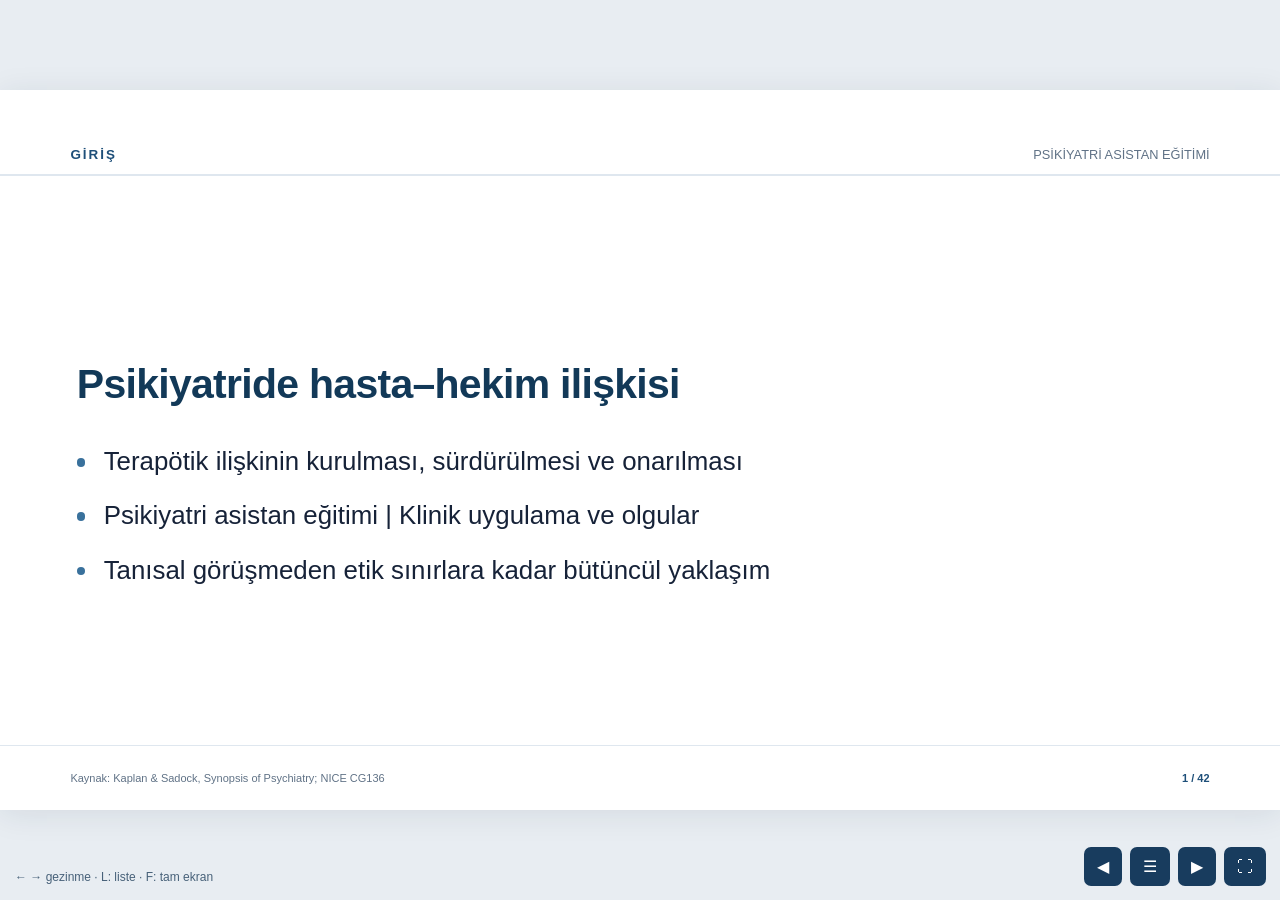
==== hasta-hekim-iliskisi/index.html @ 8e26052f "Publish psychiatry patient physician relationship presentation" ====
<!doctype html><html lang="tr"><head><meta charset="utf-8"><meta name="viewport" content="width=device-width,initial-scale=1"><title>Psikiyatride Hasta-Hekim İlişkisi</title><style>
:root{--ink:#162238;--blue:#1e4f79;--muted:#607286;--border:#dfe7ef;--pale:#edf4f9}*{box-sizing:border-box}body{margin:0;background:#e8edf2;color:var(--ink);font-family:Arial,Helvetica,sans-serif}button{font:inherit}.slide{position:absolute;inset:0;margin:auto;width:min(100vw,177.7778vh);height:min(100vh,56.25vw);background:white;display:none;overflow:hidden;box-shadow:0 4px 30px #17283b18}.slide.on{display:flex;flex-direction:column}.top{height:12%;border-bottom:2px solid var(--border);padding:2.2% 5.5% 1%;display:flex;align-items:end;justify-content:space-between}.tag{font-size:clamp(10px,1.05vw,19px);letter-spacing:2px;font-weight:bold;color:var(--blue)}.top small{color:var(--muted);font-size:clamp(10px,1vw,17px)}.main{flex:1;padding:4% 6% 2%;display:flex;flex-direction:column;justify-content:center}.main h1{font-size:clamp(25px,3.2vw,58px);line-height:1.18;letter-spacing:-.7px;margin:0 0 3.2%;color:#123958}.points{margin:0;padding:0;list-style:none;display:grid;gap:1.5vw}.points li{font-size:clamp(16px,2.02vw,36px);line-height:1.36;padding-left:2.1vw;position:relative}.points li:before{content:'';position:absolute;left:0;top:.55em;width:.67vw;height:.67vw;min-width:7px;min-height:7px;border-radius:50%;background:#39719c}.footer{height:9%;display:flex;align-items:center;justify-content:space-between;padding:0 5.5%;border-top:1px solid var(--border);color:var(--muted);font-size:clamp(9px,.86vw,16px)}.footer .source{white-space:nowrap;overflow:hidden;text-overflow:ellipsis;max-width:85%}.count{font-weight:bold;color:var(--blue)}.controls{position:fixed;right:14px;bottom:14px;display:flex;gap:8px;z-index:15}.controls button{background:#183c5e;color:white;border:0;border-radius:7px;padding:10px 13px;cursor:pointer}.controls button:hover{background:#2d638c}.toc{display:none;position:fixed;z-index:20;inset:2%;background:#fff;overflow:auto;padding:30px;box-shadow:0 0 0 100vh #17283bc9;border-radius:10px}.toc.show{display:block}.toc button{display:block;width:100%;border:0;border-bottom:1px solid #ddd;padding:12px;text-align:left;background:white;cursor:pointer;color:#164363}.toc h2{margin-top:0}.hint{position:fixed;left:15px;bottom:16px;color:#476179;font-size:12px;z-index:10}@media(max-width:700px){.controls{right:8px;bottom:8px}.controls button{padding:8px}.hint{display:none}.points{gap:1vw}.main h1{margin-bottom:2.4%}}@media print{body{background:white}.slide{position:relative;display:flex!important;break-after:page;box-shadow:none;width:100vw;height:56.25vw}.controls,.hint,.toc{display:none!important}} </style></head><body><main id="deck"></main><div class="hint">← → gezinme · L: liste · F: tam ekran</div><nav class="controls"><button id="prev" aria-label="Önceki">◀</button><button id="index" aria-label="İçindekiler">☰</button><button id="next" aria-label="Sonraki">▶</button><button id="full" aria-label="Tam ekran">⛶</button></nav><div class="toc" id="toc"><h2>Slaytlar <button style="float:right;width:auto" id="close">Kapat ✕</button></h2><div id="tocitems"></div></div><script>const SLIDES=[{"sec": "GİRİŞ", "title": "Psikiyatride hasta–hekim ilişkisi", "points": ["Terapötik ilişkinin kurulması, sürdürülmesi ve onarılması", "Psikiyatri asistan eğitimi | Klinik uygulama ve olgular", "Tanısal görüşmeden etik sınırlara kadar bütüncül yaklaşım"], "notes": "Ana mesaj: psikiyatride ilişki yalnızca bilgi toplamanın aracı değildir; değerlendirme, güvenlik, tedaviye katılım ve değişimin gerçekleştiği zemindir. Sunum 45–60 dakikalık asistan semineri için tasarlanmıştır.", "src": "Kaplan & Sadock, Synopsis of Psychiatry; NICE CG136"}, {"sec": "GİRİŞ", "title": "Öğrenim hedefleri", "points": ["Terapötik ittifakın bileşenlerini tanımlamak", "Empati, doğrulama ve klinik sınır koymayı uygulamak", "Aktarım, karşıaktarım ve ilişki kopmalarını fark etmek", "Zor görüşmelerde güvenliği, özerkliği ve etik ilkeyi korumak"], "notes": "Katılımcılardan yakın zamanda güçlandıkları bir klinik görüşmeyi düşünmelerini isteyin. Bu olayda hastanın davranışından önce ilişkide ne yaşandığına bakacağız.", "src": "Kaplan & Sadock; NICE CG136"}, {"sec": "TEMELLER", "title": "Neden psikiyatride daha merkezî?", "points": ["Öykü ve ruhsal durum muayenesi büyük ölçüde görüşmeye dayanır", "Utanç, damgalanma, kuşkuculuk ve travma açıklığı etkiler", "İlaç tercihi, güven, izlem ve terapötik süreklilik ilişkiyle bağlantılıdır", "Belirtiler ilişkinin kendisini etkileyebilir: paranoid yorum, kaçınma, bağımlılık"], "notes": "Örneğin psikotik belirtileri olan bir hasta, hekimi tehdit olarak yorumlayabilir. Hekimin konuşma biçimi hem bilgi elde etmeyi hem güvenli değerlendirmeyi etkiler. Bununla birlikte iyi ilişki tanısal titizliğin yerine geçmez.", "src": "Kaplan & Sadock; NICE CG136"}, {"sec": "TEMELLER", "title": "Terapötik ittifak: üç bileşen", "points": ["**Hedef**: Ne için birlikte çalışıyoruz?", "**Görev**: Hangi yöntemleri kabul ediyoruz?", "**Bağ**: Güven, saygı ve işbirliği", "Hasta ile hekimin hedefleri farklı olabilir; farkı görünür kılmak gerekir"], "notes": "Bordin modelini anlatın. Örnek: hekim antipsikotik başlanmasını isterken hasta sadece uykusunun düzelmesini isteyebilir. İlk adım anlaşmazlığı yok saymak değil ortak amaç belirlemektir.", "src": "Bordin, 1979; NICE CG136"}, {"sec": "TEMELLER", "title": "İttifak ile tedavi sonucu arasındaki ilişki", "points": ["Psikoterapi çalışmalarında ittifak ile sonuç arasında tutarlı pozitif ilişki vardır", "Korelasyon nedensellik kanıtı değildir", "İttifak hem müdahale öncesinde hem süreç içinde değerlendirilmelidir", "Farmakoterapide de güven, ortak karar ve izlem açısından klinik önemi vardır"], "notes": "Flückiger ve arkadaşlarının meta-analizleri, farklı psikoterapi biçimlerinde ilişki ile sonuç arasında orta düzeyde bir ilişki bulur. Bir ölçek puanını tek başına tedavinin başarı ölçütü saymayın.", "src": "Flückiger et al., Psychotherapy, 2018; NICE CG136"}, {"sec": "TEMELLER", "title": "Terapötik ilişki ≠ arkadaşlık", "points": ["Profesyonel amaç ve rol asimetrisi vardır", "Sıcaklık + öngörülebilirlik + dürüstlük + sınır", "Aşırı mesafe güvensizlik, aşırı yakınlık rol karmaşası yaratabilir", "Klinik şefkat, kurtarıcı rolü üstlenmek anlamına gelmez"], "notes": "Hekim hastayı yargılamadan destekleyebilir; buna karşın karşılıklı özel yaşam paylaşımı, sosyal medya teması ve özel iyilikler ilişkiyi karmaşıklaştırabilir. Sınır ihlali ile esnek fakat gerekçeli sınır geçişini ayırın.", "src": "Kaplan & Sadock; NICE CG136"}, {"sec": "İLK GÖRÜŞME", "title": "İlk 90 saniye: ilişkiyi kurmak", "points": ["Kendini ve rolünü tanıt; görüşme süresini açıkla", "Mahremiyetin kapsamı ve istisnalarını anlaşılır biçimde söyle", "Açık uçlu soruyla başla: “Bugün sizi buraya getiren nedir?”", "Söz kesmeden dinle; gündemi birlikte belirle"], "notes": "Örnek başlangıç: “Ben psikiyatri asistanı hekimim. Yaklaşık 25 dakikamız var. Önce sizi dinleyeceğim, sonra birlikte bir plan oluşturacağız.” Görüşmeye refakatçi eşlik ediyorsa hastanın tek başına konuşabilmesi için zaman ayırın.", "src": "NICE CG136 §1.3; NICE NG197"}, {"sec": "İLK GÖRÜŞME", "title": "Dinleme mikrobecerileri", "points": ["Açık uçlu soru → odaklanmış soru → özet", "Yansıtma: “Bunun sizi oldukça korkuttuğunu anlıyorum.”", "Sessizlik: yanıtı hastadan aceleyle çekip alma", "Sözsüz iletişim: dikkat, duruş, uygun göz teması, not alma dengesi"], "notes": "Hastanın sözcüklerini kullanmak çoğu zaman jargon kullanmaktan daha etkilidir. Yansıtma hastaya katılmak değildir. Sessizliği klinik bağlam ve kültürel özelliklere göre kullanın.", "src": "Kaplan & Sadock; NICE CG136"}, {"sec": "İLK GÖRÜŞME", "title": "Empati, sempati ve doğrulama", "points": ["**Empati**: yaşantıyı hastanın perspektifinden anlamaya çalışma", "**Sempati**: hastaya üzülme veya onunla duygudaşlık kurma", "**Doğrulama**: duygunun bağlamda anlaşılabilir olduğunu belirtme", "**Onaylama değil**: sanrıyı, riskli davranışı veya yanlış bilgiyi gerçek kabul etme"], "notes": "Örnek: “İzlendiğinizi hissetmek çok korkutucu olabilir” demek deneyimi doğrular; “Evet, sizi izliyorlar” demek sanrısal içeriği pekiştirir. Klinik empati nesnelliği korur.", "src": "Kaplan & Sadock; NICE CG136"}, {"sec": "İLK GÖRÜŞME", "title": "Sorulması gereken iki soru", "points": ["“Sizin için en zor olan kısmı ne?”", "“Bu görüşmeden ne olmasını umuyorsunuz?”", "Belirti kadar işlevsellik, bağlam ve kişisel anlamı araştır", "Hastanın anlatısına biyopsikososyal formülasyonla dön"], "notes": "Hasta “çok kötüyüm” dediğinde depresif belirtiler kadar iş kaybı, ilişkiler ve önceki sağlık deneyimlerini öğrenin. Hastanın gündemi tanısal görüşmeden bağımsız değildir.", "src": "Kaplan & Sadock; NICE CG136"}, {"sec": "İLETİŞİM", "title": "Doğrulayıcı ve doğrulamayan dil", "points": ["Yararlı: “Bunun size çok gerçek geldiğini görüyorum.”", "Yararlı: “Katılmadığımız noktayı da açıkça konuşabiliriz.”", "Kaçınılacak: “Bunları kafanızda kuruyorsunuz.”", "Kaçınılacak: “Sizi tamamen anlıyorum.”"], "notes": "İkinci örnek özellikle travmatik öyküde hastanın tecrübesini sahiplenme izlenimi verebilir. Daha ölçülü olan “Söylediklerinizden bunun ne kadar zor olduğunu anlıyorum” ifadesidir.", "src": "Kaplan & Sadock; NICE CG136"}, {"sec": "İLETİŞİM", "title": "Kötü haber ve tanı konuşması", "points": ["Önce hastanın bildiğini ve öğrenmek istediğini sor", "Tanıyı etiket yerine klinik bulgular ve belirsizliklerle açıkla", "Bilgiyi küçük parçalarla ver, anlamayı kontrol et", "Duygu tepkisine alan aç, sonraki adımı birlikte belirle"], "notes": "“Şizofreni” tanısını söylemek gerektiğinde bunu bir kimlik etiketi gibi kullanmayın. “Şu belirtileri birlikte değerlendirdiğimizde bu tanı üzerinde duruyoruz; tedavi seçenekleri var” biçiminde açıklayın. Gerektiğinde tanısal belirsizliği koruyun.", "src": "NICE NG197"}, {"sec": "İLETİŞİM", "title": "Ortak karar verme: üç konuşma", "points": ["**Seçim**: Birden fazla makul yol olduğunu belirt", "**Seçenek**: Etkinlik, yan etki, maliyet ve izlem farklarını anlat", "**Karar**: Hastanın değerleriyle uyumlu plan oluştur", "Karar ve yeniden değerlendirme zamanını dosyada kaydet"], "notes": "Antidepresan başlanırken hastanın cinsel yan etki, sedasyon ya da kilo artışıyla ilgili öncelikleri sorulmalıdır. Akut tehlike ve kapasite sorunları karar sürecini değiştirebilir, ama gereksiz paternalizmi haklı kılmaz.", "src": "NICE NG197"}, {"sec": "İLETİŞİM", "title": "Teach-back: anlaşıldı mı?", "points": ["“Anladınız mı?” sorusu tek başına yetersizdir", "“Ben doğru anlatabildim mi, ilacı nasıl kullanacağınızı kendi sözlerinizle anlatır mısınız?”", "Gerekirse daha sade ifadeyle yeniden açıkla", "Kontrolü hastaya sınav gibi hissettirme"], "notes": "Özellikle çoklu ilaç, doz titrasyonu ve acil başvuru belirtilerinde kullanın. Hastanın yeniden anlatamaması onun yetersizliğinden çok anlatımın gözden geçirilmesi gerektiğini gösterebilir.", "src": "NICE NG197 §1.2"}, {"sec": "PSİKODİNAMİK", "title": "Aktarım (transference)", "points": ["Geçmiş önemli ilişki örüntülerinin hekimle ilişkide yeniden yaşanması", "Olumlu: idealleştirme, yoğun güven, kurtarılma beklentisi", "Olumsuz: kuşku, reddedilme beklentisi, otoriteye öfke", "Her tepki aktarım değildir: gerçek ilişki koşullarını da değerlendir"], "notes": "Örnek: hekim 10 dakika geciktiğinde hasta bunu “Beni de terk ettiniz” şeklinde yorumlayabilir. Önce gecikmenin gerçek etkisini kabul edin, ardından tekrarlayan örüntüyü keşfedin. Hasta davranışını otomatik olarak aktarım saymak klinik hatadır.", "src": "Gabbard, Psychodynamic Psychiatry; Kaplan & Sadock"}, {"sec": "PSİKODİNAMİK", "title": "Karşıaktarım (countertransference)", "points": ["Hekimin hastaya yönelik duygusal, bedensel ve bilişsel tepkileri", "Kızgınlık, aşırı koruma isteği, sıkılma, çaresizlik, kurtarma dürtüsü", "Yargı değil veri: fark et, düzenle, süpervizyonda düşün", "Eyleme dökülürse sınır ve klinik karar sorunları doğurabilir"], "notes": "Görüşmede “Bu hastadan kaçınmak istiyorum” tepkisi oluşursa yorgunluk, geçmiş deneyimler ve hastanın ilişki örüntüsü birlikte incelenmelidir. Karşıaktarım tanısal kestirme yol değildir.", "src": "Gabbard; Kaplan & Sadock"}, {"sec": "PSİKODİNAMİK", "title": "Aktarım ve karşıaktarım: klinik örnek", "points": ["Hasta: “Siz de diğer doktorlar gibi beni bırakacaksınız.”", "Hekimin iç tepkisi: savunmaya geçme veya sınırsız güvence verme isteği", "Yararlı yanıt: “Böyle bir endişe taşıdığınızı duyuyorum. Önceki deneyimlerde ne olmuştu?”", "Süreklilik, erişilebilirlik ve görüşme sınırları açıkça konuşulur"], "notes": "Hekimin “Asla sizi bırakmam” demesi gerçekçi olmayan bir vaattir. “Takip planımızı birlikte yapabiliriz, değişiklik olursa sizi bilgilendireceğiz” daha güvenli ve öngörülebilirdir.", "src": "Kaplan & Sadock; NICE CG136"}, {"sec": "PSİKODİNAMİK", "title": "Savunma düzenekleri ile çalışma", "points": ["İnkâr, yansıtma, bölme, entelektüelleştirme, değersizleştirme", "Savunmayı utandırmadan işlevi ve bedeli üzerinden ele al", "Akut kriz sırasında yüzleştirme düzeyi sınırlı tutulur", "Yorumlama için güven, zamanlama ve ego kapasitesi önemlidir"], "notes": "Hasta “Herkes bana kötü davranıyor” dediğinde doğrudan “Bu projeksiyon” demek yerine, “Bu deneyim sizde ne hissettirdi, benzer durumlar oluyor mu?” diye sorun. Savunmaların bir işlevi olduğunu hatırlayın.", "src": "Gabbard; Kaplan & Sadock"}, {"sec": "SINIRLAR", "title": "Terapötik çerçeve ve sınırlar", "points": ["Görüşme süresi, sıklığı, iletişim kanalı ve ulaşılabilirlik", "Hediye, sosyal medya, hastayla kişisel ilişki ve öz-açıklama", "Fiziksel temas ve mahremiyet özel dikkat gerektirir", "İstisnalar gerekçeli, asgari düzeyde ve belgelenmiş olmalı"], "notes": "Hastanın sosyal medyada takip isteğini kabul etmeme gerekçesini yargılamadan açıklayın. Hediye için kurum politikası, değer, bağlam ve güç asimetrisini göz önüne alın. Cinsel/romantik ilişki etik açıdan kesinlikle kabul edilemez.", "src": "WPA Madrid Declaration; mesleki etik ilkeler"}, {"sec": "SINIRLAR", "title": "Hekimin kendini açması: ne zaman?", "points": ["Hasta yararına açık bir klinik amaç taşımalı", "Kısa, sınırlı, uygun ve tedavinin odağını değiştirmemeli", "Hastanın hekimi teselli etmesini gerektirmemeli", "Paylaşmadan önce “Bu kimin ihtiyacını karşılıyor?” diye sor"], "notes": "Örnek: hasta “Siz de hiç kaygı yaşadınız mı?” dediğinde kişisel yaşam öyküsüne geçmek yerine, “Bu soruyu sormanıza ne yol açtı?” diye araştırın. Uygun ise kısa genel bir yanıt verilebilir.", "src": "Gabbard; mesleki etik ilkeler"}, {"sec": "ZOR GÖRÜŞMELER", "title": "İttifak kopması (rupture) nasıl anlaşılır?", "points": ["Geri çekilme: sessizlik, onaylayıp uzaklaşma, randevu kaçırma", "Karşı çıkma: öfke, meydan okuma, “Beni dinlemiyorsunuz”", "İlişkiyi onarmak tartışmayı kazanmak değildir", "Kopmayı adlandır → payını üstlen → hedefleri yeniden müzakere et"], "notes": "“İlaçları anlatırken sizi yeterince dinlemediğimi düşünüyor olabilirsiniz. Bunu konuşmak isterim.” Hastanın farklı perspektifini kabul etmek profesyonel otorite kaybı değildir.", "src": "Safran & Muran, Negotiating the Therapeutic Alliance"}, {"sec": "ZOR GÖRÜŞMELER", "title": "Öfkeli/ajite hasta: ilk yaklaşım", "points": ["Önce güvenlik, ortam ve yardım çağırma gereksinimi", "Sakin ses, açık beden duruşu, güvenli mesafe", "Tek bir kişinin iletişimi yönetmesi, somut seçenek sunulması", "Tehdit, küçümseme, güç mücadelesi ve ani temaslardan kaçınma"], "notes": "Ajitasyonu yalnızca psikiyatrik kabul etmeyin; deliryum, intoksikasyon, hipoglisemi ve diğer tıbbi nedenleri değerlendirin. De-eskalasyon başarısız olur ve yakın zarar riski doğarsa kurum protokollerine göre en az kısıtlayıcı müdahaleyi seçin.", "src": "NICE NG10"}, {"sec": "ZOR GÖRÜŞMELER", "title": "Paranoid ve psikotik yaşantılar", "points": ["Sanrısal içeriği onaylama veya tartışarak çürütmeye çalışma", "Duyguyu ve güvenlik gereksinimini doğrula", "Açıklamaları somut, kısa ve şeffaf tut", "Gerçeklik değerlendirmesi ve risk incelemesini sürdür"], "notes": "“Seslerin size çok korkutucu geldiğini anlıyorum; ben şu an aynı sesi duymuyorum. Sizi güvende tutacak seçenekleri konuşalım.” İşitsel varsanının içeriğini, komut niteliğini ve eyleme geçme riskini ayrıca değerlendirin.", "src": "NICE CG136; Kaplan & Sadock"}, {"sec": "ZOR GÖRÜŞMELER", "title": "Manik hastada görüşme", "points": ["Kısa, somut ve tek konuya odaklanan sorular", "Uyaranı azalt, zaman ve davranış sınırlarını açık koy", "Taşkınlığa karşı meydan okuma yerine yapılandırma", "Karar verme kapasitesi ve riskleri ayrıca değerlendir"], "notes": "“Sizi dinlemek istiyorum; aynı anda birçok konuya geçiyoruz. Önce uykunuzu sonra tedavi planını konuşalım.” Sadece iyi ilişkiyle dürtüsellik ve içgörü sorunlarını çözmeyi beklemeyin.", "src": "Kaplan & Sadock; NICE CG136"}, {"sec": "ZOR GÖRÜŞMELER", "title": "Kişilik örüntüleri ve yoğun duygular", "points": ["İlişkiyi idealleştirme/değersizleştirme döngüleri görülebilir", "Tutarlı ekip mesajları ve sınırlar kritik", "Duyguyu doğrula, davranışa uygun sınır koy", "“Manipülatif” gibi damgalayıcı ifadeler yerine gözlenen davranışı yaz"], "notes": "“Şu anda kendinizi terk edilmiş hissediyor olabilirsiniz. Görüşmemizin saatini koruyacağım ve krizde başvuracağınız yolu netleştireceğiz.” Hastanın ihtiyacını küçümsemeden sınır koymayı gösterin.", "src": "NICE CG136; klinik psikoterapi literatürü"}, {"sec": "ZOR GÖRÜŞMELER", "title": "İlaç istemeyen veya tedaviyi bırakan hasta", "points": ["Önce gerekçeyi sor: yan etki, maliyet, inanç, önceki deneyim", "Uyumu ahlaki özellik değil dinamik davranış olarak değerlendir", "Risk–yarar, alternatifler ve tedavisizlik seçeneği anlatılır", "Kapasite ve acil risk durumlarını ayrıca ele al"], "notes": "“İlacı bırakmanıza ne yol açtı?” sorusu “Neden sözümü dinlemediniz?” sorusundan daha fazla veri üretir. Ortak karar verme her isteğe onay verme değildir.", "src": "NICE NG197"}, {"sec": "ZOR GÖRÜŞMELER", "title": "İntihar düşüncesini konuşmak", "points": ["Doğrudan, sakin ve yargısız sorular kullan", "Düşünce, niyet, plan, erişim, geçmiş girişim ve koruyucular", "Tek bir risk puanı bireysel geleceği öngörmez", "Güvenlik planı, yakın izlem ve uygun bakım düzeyini belirle"], "notes": "Örnek: “Son günlerde yaşamınıza son vermeyi düşündünüz mü? Bunu gerçekleştirmek için planınız var mı?” Gizlilik sınırları ve gerekli destek kişilerinin katılımı açıkça açıklanmalıdır. Güvenlik sözleşmesi tek başına risk yönetimi yerine geçmez.", "src": "NICE NG225 self-harm; NICE CG136"}, {"sec": "ETİK / HUKUK", "title": "Mahremiyet ve gizliliğin sınırları", "points": ["Hastanın özel yaşamı ve sağlık verileri korunur", "Görüşmenin başında bilginin kimlerle paylaşılabileceği açıklanır", "Yasal bildirim, ciddi ve yakın güvenlik riski gibi istisnalar bağlama özgüdür", "Yalnızca gerekli bilgiyi, uygun yetkiyle, belgeli biçimde paylaş"], "notes": "Türkiye’de ilgili Hasta Hakları Yönetmeliği, KVKK ve diğer güncel mevzuatla kurumsal protokoller birlikte ele alınır. İstisnaları her durumda otomatik ve sınırsız paylaşım gibi sunmayın.", "src": "Türkiye Hasta Hakları Yönetmeliği; KVKK; NICE CG136"}, {"sec": "ETİK / HUKUK", "title": "Aydınlatılmış onam ve karar verme kapasitesi", "points": ["Bilgi verme → anlama → değerlendirme → tercih bildirme", "Kapasite tanıya göre değil, karar ve zamana göre değerlendirilir", "Kapasite kaybı varsayımı yerine destekleyici karar yöntemleri", "Acil müdahale ve istem dışı uygulamalar için özgül hukuki dayanak gerekir"], "notes": "Bir psikotik bozukluk tanısı tek başına tüm kararlarda kapasite kaybı anlamına gelmez. Hastanın seçeneği değerlendirebilmesi, sonuçları tartabilmesi ve istikrarlı bir tercih sunabilmesi incelenir. Türkiye’de hukuki kararlar için güncel mevzuat ve kurum hukuki danışmanlığı esas alınmalıdır.", "src": "NICE NG108; Türkiye Hasta Hakları Yönetmeliği"}, {"sec": "ETİK / HUKUK", "title": "Aile ve yakınlarla çalışma", "points": ["Hasta izni, gizlilik ve bağımsız görüşme hakkı", "Yakınlardan bilgi alma ile hastaya bilgi açıklama farklıdır", "Aile çatışmalarında taraf tutmama", "Aileyi tedavi planına uygun düzeyde katma"], "notes": "Hasta aileden destek isteyebilir ancak erişkin hastanın tanısını otomatik olarak ailesine açıklamak uygun değildir. Önce izin isteyin ve paylaşılacak kapsamı konuşun. Acil güvenlik ve hukuki istisnalar ayrı değerlendirilir.", "src": "NICE CG136; Türkiye Hasta Hakları Yönetmeliği"}, {"sec": "ETİK / HUKUK", "title": "Travma bilgili klinik ilişki", "points": ["Güvenlik ve öngörülebilirlik", "Seçim, işbirliği ve güçlendirme", "Tekrarlayan travmatik anlatımı gereksiz yere zorlamama", "Muayene, soru ve müdahalelerin amacını önceden açıklama"], "notes": "Travma öyküsü olan hastaya ayrıntılı olayı ilk görüşmede anlatma baskısı kurmayın. Kontrol duygusu önemli bir terapötik araçtır. Kişinin kültürel ve sosyal bağlamı da ele alınmalıdır.", "src": "SAMHSA, Trauma-Informed Care; NICE CG136"}, {"sec": "KLİNİK UYGULAMA", "title": "Poliklinikte 15–20 dakikalık ilişki odaklı görüşme", "points": ["0–2 dk: güven ve ortak gündem", "2–10 dk: anlatı, belirtiler, işlevsellik ve risk", "10–15 dk: formülasyon ve seçenekler", "15–20 dk: ortak plan, teach-back, takip ve güvenlik ağı"], "notes": "Bu süreler pratik bir eğitim şablonudur; klinik kılavuzun zorunlu standardı değildir. Yüksek riskli ya da karmaşık hastada süre ve bakım organizasyonu genişletilmelidir.", "src": "Pratik eğitim çerçevesi; NICE NG197"}, {"sec": "KLİNİK UYGULAMA", "title": "Konsültasyon psikiyatrisinde ittifak", "points": ["Hasta çoğu zaman görüşmeyi kendisi istememiş olabilir", "“Sizi değerlendirmem istendi; sizin bakış açınızı da duymak istiyorum.”", "Tıbbi ekip ve psikiyatri arasındaki bilgi paylaşımını açıkla", "Somatik yakınmayı psikolojik diye peşinen etiketleme"], "notes": "“Tetkikleriniz normal, sorun psikolojik” biçimindeki bir açılış ittifakı zedeleyebilir. Değerlendirme isteğinin kaynağına ve hastanın kaygısına açıklık getirin. Hasta ve ekibin hedefleri çelişebilir.", "src": "Kaplan & Sadock; NICE CG136"}, {"sec": "KLİNİK UYGULAMA", "title": "İlişkiyi belgeleme: objektif not", "points": ["Gözlenen davranış: “Ses tonunu yükseltti, kapıya yöneldi”", "Hastanın öznel ifadesi: kısa, yerinde doğrudan alıntı", "Risk ve kapasite değerlendirmesinin gerekçesi", "Ortak plan, hastanın tercihi, reddi ve izlem düzeni"], "notes": "“Hasta manipülatif” yerine “Görüşme süresi uzatılmayınca ses tonunu yükseltti; kendine zarar verme düşüncesi ifade etti, risk yeniden değerlendirildi” gibi kayıt somut ve klinik olarak yararlıdır.", "src": "NICE NG197 §1.2.17; klinik kayıt ilkeleri"}, {"sec": "OLGU TARTIŞMALARI", "title": "Olgu 1: “Siz de beni önemsemiyorsunuz”", "points": ["32 yaş, depresif belirtiler, üçüncü başvuru", "Hekim 20 dk gecikiyor; hasta sert konuşup çıkmak istiyor", "Soru: gerçek aksaklık, aktarım ve ittifak kopması nasıl ayırt edilir?", "Müdahale: gecikmeyi kabul et, duyguyu yansıt, hedefi yeniden kur"], "notes": "Örnek yanıt: “Bekletildiğiniz için özür dilerim. Bunun sizi önemsenmediğiniz duygusuna götürdüğünü fark ediyorum. Öncelikle bugün sizin için en önemli konuyu konuşalım.” Rol canlandırmada savunmacı yanıtla kıyaslayın.", "src": "Safran & Muran; NICE CG136"}, {"sec": "OLGU TARTIŞMALARI", "title": "Olgu 2: sanrısal kuşku ve tedavi reddi", "points": ["24 yaş, ilk epizod psikoz; “İlaçlar beni kontrol edecek.”", "Tartışmak mı, duyguyu doğrulamak mı?", "İttifak için ortak hedef: korkunun ve uykusuzluğun azalması", "Risk, kapasite ve tedavi seçenekleri ayrı değerlendirilir"], "notes": "Örnek yanıt: “Kontrolünüzü kaybetmekten endişe ettiğinizi anlıyorum. İlacın ne yapacağını ve hangi yan etkileri olabileceğini açıkça konuşalım. Karar verme sürecinde sizin görüşünüz önemli.” Acil risk varsa farklı bakım yolu gerekebilir.", "src": "NICE CG136; NICE NG197"}, {"sec": "OLGU TARTIŞMALARI", "title": "Olgu 3: sınır ve karşıaktarım", "points": ["26 yaş, yoğun terk edilme korkusu", "Hekimin kişisel telefonunu istiyor; ulaşamazsa kendine zarar vereceğini söylüyor", "Hekimde suçluluk ve kurtarma isteği oluşuyor", "Plan: anlık risk değerlendirmesi + ekip temelli kriz planı + net iletişim sınırları"], "notes": "Önce ifade edilen kendine zarar riskini acil olarak değerlendirin. Sadece sınır ihlali gibi görmeyin. Kişisel numara paylaşmak yerine resmi başvuru kanalları ve izlem düzeni sunun; karşıaktarım için süpervizyon alın.", "src": "NICE NG225; mesleki etik ilkeler"}, {"sec": "OLGU TARTIŞMALARI", "title": "Rol oynama: 3 dakikalık uygulama", "points": ["Hekim, hasta ve gözlemci rollerini dağıt", "Hekim: gündemi kur, duyguyu doğrula, ortak karar oluştur", "Gözlemci: söz kesme, yargılama, açık soru ve sınırları izle", "Geri bildirim: önce etkili davranış, sonra tek gelişim hedefi"], "notes": "Katılımcıların 90 saniye görüşme ve 90 saniye geri bildirim yapmasını sağlayın. Sadece teorik yanıt değil kullanılabilir cümle üretmelerini isteyin.", "src": "NICE NG197: uygulamalı eğitim"}, {"sec": "DEĞERLENDİRME", "title": "Asistan için görüşme kontrol listesi", "points": ["Hasta kendini ifade edebildi mi?", "Duygusu yansıtıldı, kuşkular ve beklentiler soruldu mu?", "Risk, mahremiyet, onam ve sınırlar ele alındı mı?", "Karar, anlayış kontrolü ve takip planı birlikte oluşturuldu mu?"], "notes": "Bu kontrol listesi geçerlenmiş bir ölçek değildir, eğitim amaçlıdır. Önemli bir görüşmeden sonra bir dakikalık öz değerlendirme için kullanılabilir.", "src": "Kaplan & Sadock; NICE CG136"}, {"sec": "DEĞERLENDİRME", "title": "Beş temel mesaj", "points": ["İlişki klinik işlemin ön koşulu değil, bir parçasıdır", "Empati yanlış inancı onaylamak değildir", "İttifak kopması fark edilip onarılabilir", "Profesyonel sınırlar terapötik güveni korur", "Güvenlik, özerklik, kanıt ve etik birlikte düşünülür"], "notes": "Bitirirken katılımcılara klinikte ertesi gün kullanacakları tek bir cümleyi seçmelerini isteyin: “Bu görüşmeden ne bekliyorsunuz?” veya “Bunu doğru anladım mı?”", "src": "Kaplan & Sadock; NICE CG136"}, {"sec": "KAYNAKLAR", "title": "Temel kaynaklar I", "points": ["NICE CG136. Service user experience in adult mental health (2011)", "NICE NG197. Shared decision making (2021)", "NICE NG10. Violence and aggression (2015; güncel çevrimiçi sürüm)", "NICE NG225. Self-harm: assessment, management and preventing recurrence (2022)"], "notes": "NICE önerileri Birleşik Krallık bağlamında geliştirilmiştir. Türkiye’de uygulama için ulusal mevzuat ve kurumsal protokoller esas alınır.", "src": "https://www.nice.org.uk/guidance/cg136 | https://www.nice.org.uk/guidance/ng197 | https://www.nice.org.uk/guidance/ng10"}, {"sec": "KAYNAKLAR", "title": "Temel kaynaklar II", "points": ["Bordin ES. The generalizability of the psychoanalytic concept of the working alliance. 1979", "Flückiger C et al. The alliance in adult psychotherapy: a meta-analytic synthesis. 2018", "Gabbard GO. Psychodynamic Psychiatry in Clinical Practice", "Kaplan & Sadock’s Synopsis of Psychiatry; SAMHSA Trauma-Informed Care"], "notes": "Sunumun araştırma kanıtı ile klinik öğretim önerilerini ayırın. Dinamik kavramlar açıklayıcı klinik modellerdir; tüm fenomenlerin kesin nedensel açıklaması olarak sunulmamalıdır.", "src": "Bordin 1979; Flückiger et al. 2018; Gabbard; Kaplan & Sadock"}];let index=0;const deck=document.getElementById('deck');function esc(s){return String(s).replace(/[&<>"']/g,c=>({'&':'&amp;','<':'&lt;','>':'&gt;','"':'&quot;',"'":'&#39;'}[c]));}function rich(s){return esc(s).replace(/\*\*(.*?)\*\*/g,'<b>$1</b>')}deck.innerHTML=SLIDES.map((s,i)=>`<section class="slide" id="s${i}"><header class="top"><span class="tag">${esc(s.sec)}</span><small>PSİKİYATRİ ASİSTAN EĞİTİMİ</small></header><div class="main"><h1>${esc(s.title)}</h1><ul class="points">${s.points.map(x=>`<li>${rich(x)}</li>`).join('')}</ul></div><footer class="footer"><span class="source">Kaynak: ${esc(s.src)}</span><span class="count">${i+1} / ${SLIDES.length}</span></footer></section>`).join('');document.getElementById('tocitems').innerHTML=SLIDES.map((s,i)=>`<button data-slide="${i}">${i+1}. ${esc(s.title)}</button>`).join('');function show(n){index=Math.min(SLIDES.length-1,Math.max(0,n));document.querySelectorAll('.slide').forEach((el,i)=>el.classList.toggle('on',i===index));location.hash='slayt-'+(index+1)}show(Math.max(0,(parseInt(location.hash.replace(/\D/g,''))||1)-1));function toggleList(){document.getElementById('toc').classList.toggle('show')}document.getElementById('prev').onclick=()=>show(index-1);document.getElementById('next').onclick=()=>show(index+1);document.getElementById('index').onclick=toggleList;document.getElementById('close').onclick=toggleList;document.getElementById('full').onclick=()=>{if(!document.fullscreenElement)document.documentElement.requestFullscreen?.();else document.exitFullscreen?.()};document.querySelectorAll('[data-slide]').forEach(b=>b.onclick=()=>{show(Number(b.dataset.slide));toggleList()});document.addEventListener('keydown',e=>{if(['ArrowRight','PageDown',' '].includes(e.key)){e.preventDefault();show(index+1)}if(['ArrowLeft','PageUp'].includes(e.key)){e.preventDefault();show(index-1)}if(e.key.toLowerCase()==='l')toggleList();if(e.key.toLowerCase()==='f')document.getElementById('full').click();if(e.key==='Escape')document.getElementById('toc').classList.remove('show')});let startX;document.addEventListener('touchstart',e=>startX=e.touches[0].clientX,{passive:true});document.addEventListener('touchend',e=>{if(startX===undefined)return;const d=e.changedTouches[0].clientX-startX;if(Math.abs(d)>60)show(index+(d<0?1:-1));startX=undefined},{passive:true});</script></body></html>
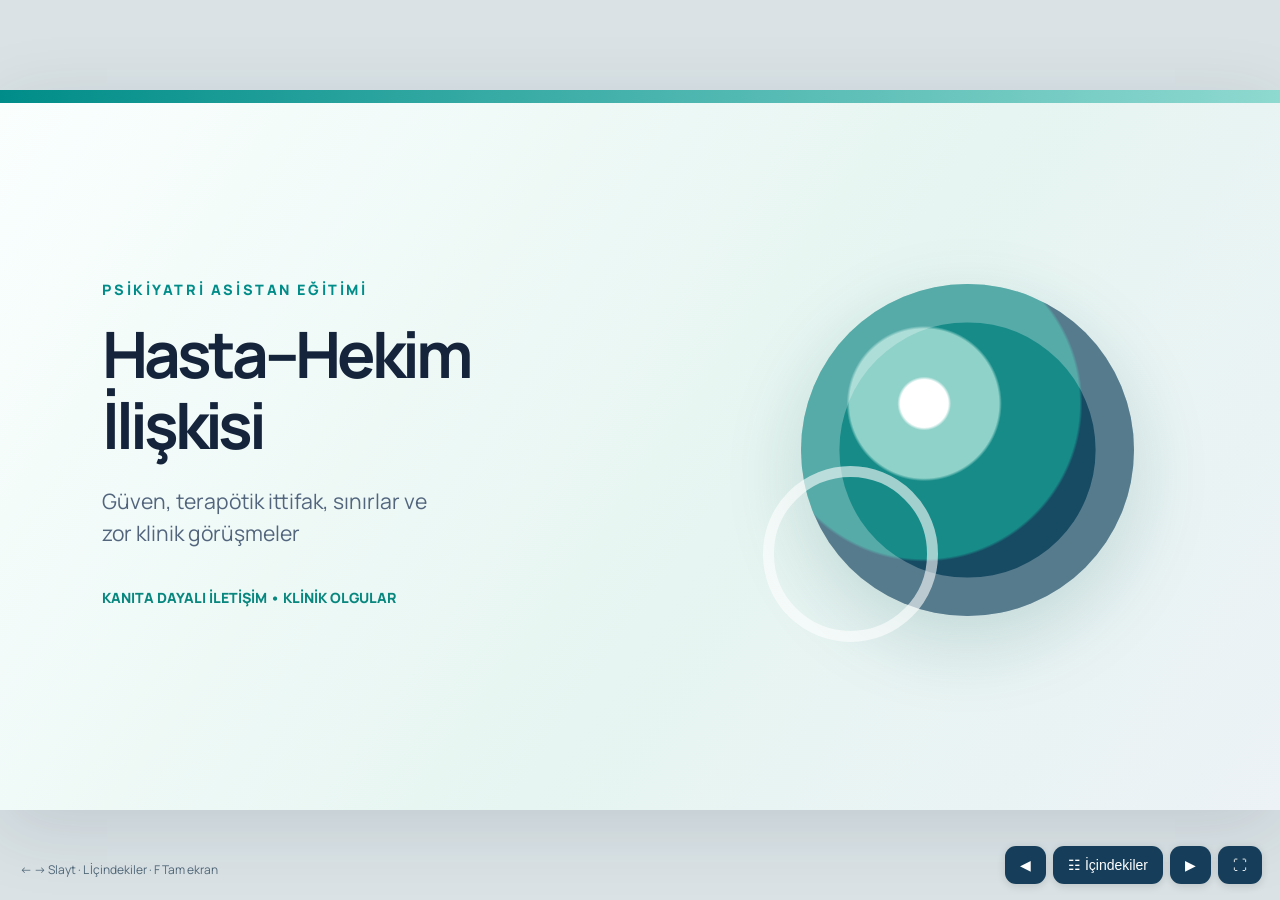
==== commit fd42c893: "Redesign psychiatry seminar with editorial slide system" ====
--- a/hasta-hekim-iliskisi/index.html
+++ b/hasta-hekim-iliskisi/index.html
@@ -1,2 +1,4 @@
-<!doctype html><html lang="tr"><head><meta charset="utf-8"><meta name="viewport" content="width=device-width,initial-scale=1"><title>Psikiyatride Hasta-Hekim İlişkisi</title><style>
-:root{--ink:#162238;--blue:#1e4f79;--muted:#607286;--border:#dfe7ef;--pale:#edf4f9}*{box-sizing:border-box}body{margin:0;background:#e8edf2;color:var(--ink);font-family:Arial,Helvetica,sans-serif}button{font:inherit}.slide{position:absolute;inset:0;margin:auto;width:min(100vw,177.7778vh);height:min(100vh,56.25vw);background:white;display:none;overflow:hidden;box-shadow:0 4px 30px #17283b18}.slide.on{display:flex;flex-direction:column}.top{height:12%;border-bottom:2px solid var(--border);padding:2.2% 5.5% 1%;display:flex;align-items:end;justify-content:space-between}.tag{font-size:clamp(10px,1.05vw,19px);letter-spacing:2px;font-weight:bold;color:var(--blue)}.top small{color:var(--muted);font-size:clamp(10px,1vw,17px)}.main{flex:1;padding:4% 6% 2%;display:flex;flex-direction:column;justify-content:center}.main h1{font-size:clamp(25px,3.2vw,58px);line-height:1.18;letter-spacing:-.7px;margin:0 0 3.2%;color:#123958}.points{margin:0;padding:0;list-style:none;display:grid;gap:1.5vw}.points li{font-size:clamp(16px,2.02vw,36px);line-height:1.36;padding-left:2.1vw;position:relative}.points li:before{content:'';position:absolute;left:0;top:.55em;width:.67vw;height:.67vw;min-width:7px;min-height:7px;border-radius:50%;background:#39719c}.footer{height:9%;display:flex;align-items:center;justify-content:space-between;padding:0 5.5%;border-top:1px solid var(--border);color:var(--muted);font-size:clamp(9px,.86vw,16px)}.footer .source{white-space:nowrap;overflow:hidden;text-overflow:ellipsis;max-width:85%}.count{font-weight:bold;color:var(--blue)}.controls{position:fixed;right:14px;bottom:14px;display:flex;gap:8px;z-index:15}.controls button{background:#183c5e;color:white;border:0;border-radius:7px;padding:10px 13px;cursor:pointer}.controls button:hover{background:#2d638c}.toc{display:none;position:fixed;z-index:20;inset:2%;background:#fff;overflow:auto;padding:30px;box-shadow:0 0 0 100vh #17283bc9;border-radius:10px}.toc.show{display:block}.toc button{display:block;width:100%;border:0;border-bottom:1px solid #ddd;padding:12px;text-align:left;background:white;cursor:pointer;color:#164363}.toc h2{margin-top:0}.hint{position:fixed;left:15px;bottom:16px;color:#476179;font-size:12px;z-index:10}@media(max-width:700px){.controls{right:8px;bottom:8px}.controls button{padding:8px}.hint{display:none}.points{gap:1vw}.main h1{margin-bottom:2.4%}}@media print{body{background:white}.slide{position:relative;display:flex!important;break-after:page;box-shadow:none;width:100vw;height:56.25vw}.controls,.hint,.toc{display:none!important}} </style></head><body><main id="deck"></main><div class="hint">← → gezinme · L: liste · F: tam ekran</div><nav class="controls"><button id="prev" aria-label="Önceki">◀</button><button id="index" aria-label="İçindekiler">☰</button><button id="next" aria-label="Sonraki">▶</button><button id="full" aria-label="Tam ekran">⛶</button></nav><div class="toc" id="toc"><h2>Slaytlar <button style="float:right;width:auto" id="close">Kapat ✕</button></h2><div id="tocitems"></div></div><script>const SLIDES=[{"sec": "GİRİŞ", "title": "Psikiyatride hasta–hekim ilişkisi", "points": ["Terapötik ilişkinin kurulması, sürdürülmesi ve onarılması", "Psikiyatri asistan eğitimi | Klinik uygulama ve olgular", "Tanısal görüşmeden etik sınırlara kadar bütüncül yaklaşım"], "notes": "Ana mesaj: psikiyatride ilişki yalnızca bilgi toplamanın aracı değildir; değerlendirme, güvenlik, tedaviye katılım ve değişimin gerçekleştiği zemindir. Sunum 45–60 dakikalık asistan semineri için tasarlanmıştır.", "src": "Kaplan & Sadock, Synopsis of Psychiatry; NICE CG136"}, {"sec": "GİRİŞ", "title": "Öğrenim hedefleri", "points": ["Terapötik ittifakın bileşenlerini tanımlamak", "Empati, doğrulama ve klinik sınır koymayı uygulamak", "Aktarım, karşıaktarım ve ilişki kopmalarını fark etmek", "Zor görüşmelerde güvenliği, özerkliği ve etik ilkeyi korumak"], "notes": "Katılımcılardan yakın zamanda güçlandıkları bir klinik görüşmeyi düşünmelerini isteyin. Bu olayda hastanın davranışından önce ilişkide ne yaşandığına bakacağız.", "src": "Kaplan & Sadock; NICE CG136"}, {"sec": "TEMELLER", "title": "Neden psikiyatride daha merkezî?", "points": ["Öykü ve ruhsal durum muayenesi büyük ölçüde görüşmeye dayanır", "Utanç, damgalanma, kuşkuculuk ve travma açıklığı etkiler", "İlaç tercihi, güven, izlem ve terapötik süreklilik ilişkiyle bağlantılıdır", "Belirtiler ilişkinin kendisini etkileyebilir: paranoid yorum, kaçınma, bağımlılık"], "notes": "Örneğin psikotik belirtileri olan bir hasta, hekimi tehdit olarak yorumlayabilir. Hekimin konuşma biçimi hem bilgi elde etmeyi hem güvenli değerlendirmeyi etkiler. Bununla birlikte iyi ilişki tanısal titizliğin yerine geçmez.", "src": "Kaplan & Sadock; NICE CG136"}, {"sec": "TEMELLER", "title": "Terapötik ittifak: üç bileşen", "points": ["**Hedef**: Ne için birlikte çalışıyoruz?", "**Görev**: Hangi yöntemleri kabul ediyoruz?", "**Bağ**: Güven, saygı ve işbirliği", "Hasta ile hekimin hedefleri farklı olabilir; farkı görünür kılmak gerekir"], "notes": "Bordin modelini anlatın. Örnek: hekim antipsikotik başlanmasını isterken hasta sadece uykusunun düzelmesini isteyebilir. İlk adım anlaşmazlığı yok saymak değil ortak amaç belirlemektir.", "src": "Bordin, 1979; NICE CG136"}, {"sec": "TEMELLER", "title": "İttifak ile tedavi sonucu arasındaki ilişki", "points": ["Psikoterapi çalışmalarında ittifak ile sonuç arasında tutarlı pozitif ilişki vardır", "Korelasyon nedensellik kanıtı değildir", "İttifak hem müdahale öncesinde hem süreç içinde değerlendirilmelidir", "Farmakoterapide de güven, ortak karar ve izlem açısından klinik önemi vardır"], "notes": "Flückiger ve arkadaşlarının meta-analizleri, farklı psikoterapi biçimlerinde ilişki ile sonuç arasında orta düzeyde bir ilişki bulur. Bir ölçek puanını tek başına tedavinin başarı ölçütü saymayın.", "src": "Flückiger et al., Psychotherapy, 2018; NICE CG136"}, {"sec": "TEMELLER", "title": "Terapötik ilişki ≠ arkadaşlık", "points": ["Profesyonel amaç ve rol asimetrisi vardır", "Sıcaklık + öngörülebilirlik + dürüstlük + sınır", "Aşırı mesafe güvensizlik, aşırı yakınlık rol karmaşası yaratabilir", "Klinik şefkat, kurtarıcı rolü üstlenmek anlamına gelmez"], "notes": "Hekim hastayı yargılamadan destekleyebilir; buna karşın karşılıklı özel yaşam paylaşımı, sosyal medya teması ve özel iyilikler ilişkiyi karmaşıklaştırabilir. Sınır ihlali ile esnek fakat gerekçeli sınır geçişini ayırın.", "src": "Kaplan & Sadock; NICE CG136"}, {"sec": "İLK GÖRÜŞME", "title": "İlk 90 saniye: ilişkiyi kurmak", "points": ["Kendini ve rolünü tanıt; görüşme süresini açıkla", "Mahremiyetin kapsamı ve istisnalarını anlaşılır biçimde söyle", "Açık uçlu soruyla başla: “Bugün sizi buraya getiren nedir?”", "Söz kesmeden dinle; gündemi birlikte belirle"], "notes": "Örnek başlangıç: “Ben psikiyatri asistanı hekimim. Yaklaşık 25 dakikamız var. Önce sizi dinleyeceğim, sonra birlikte bir plan oluşturacağız.” Görüşmeye refakatçi eşlik ediyorsa hastanın tek başına konuşabilmesi için zaman ayırın.", "src": "NICE CG136 §1.3; NICE NG197"}, {"sec": "İLK GÖRÜŞME", "title": "Dinleme mikrobecerileri", "points": ["Açık uçlu soru → odaklanmış soru → özet", "Yansıtma: “Bunun sizi oldukça korkuttuğunu anlıyorum.”", "Sessizlik: yanıtı hastadan aceleyle çekip alma", "Sözsüz iletişim: dikkat, duruş, uygun göz teması, not alma dengesi"], "notes": "Hastanın sözcüklerini kullanmak çoğu zaman jargon kullanmaktan daha etkilidir. Yansıtma hastaya katılmak değildir. Sessizliği klinik bağlam ve kültürel özelliklere göre kullanın.", "src": "Kaplan & Sadock; NICE CG136"}, {"sec": "İLK GÖRÜŞME", "title": "Empati, sempati ve doğrulama", "points": ["**Empati**: yaşantıyı hastanın perspektifinden anlamaya çalışma", "**Sempati**: hastaya üzülme veya onunla duygudaşlık kurma", "**Doğrulama**: duygunun bağlamda anlaşılabilir olduğunu belirtme", "**Onaylama değil**: sanrıyı, riskli davranışı veya yanlış bilgiyi gerçek kabul etme"], "notes": "Örnek: “İzlendiğinizi hissetmek çok korkutucu olabilir” demek deneyimi doğrular; “Evet, sizi izliyorlar” demek sanrısal içeriği pekiştirir. Klinik empati nesnelliği korur.", "src": "Kaplan & Sadock; NICE CG136"}, {"sec": "İLK GÖRÜŞME", "title": "Sorulması gereken iki soru", "points": ["“Sizin için en zor olan kısmı ne?”", "“Bu görüşmeden ne olmasını umuyorsunuz?”", "Belirti kadar işlevsellik, bağlam ve kişisel anlamı araştır", "Hastanın anlatısına biyopsikososyal formülasyonla dön"], "notes": "Hasta “çok kötüyüm” dediğinde depresif belirtiler kadar iş kaybı, ilişkiler ve önceki sağlık deneyimlerini öğrenin. Hastanın gündemi tanısal görüşmeden bağımsız değildir.", "src": "Kaplan & Sadock; NICE CG136"}, {"sec": "İLETİŞİM", "title": "Doğrulayıcı ve doğrulamayan dil", "points": ["Yararlı: “Bunun size çok gerçek geldiğini görüyorum.”", "Yararlı: “Katılmadığımız noktayı da açıkça konuşabiliriz.”", "Kaçınılacak: “Bunları kafanızda kuruyorsunuz.”", "Kaçınılacak: “Sizi tamamen anlıyorum.”"], "notes": "İkinci örnek özellikle travmatik öyküde hastanın tecrübesini sahiplenme izlenimi verebilir. Daha ölçülü olan “Söylediklerinizden bunun ne kadar zor olduğunu anlıyorum” ifadesidir.", "src": "Kaplan & Sadock; NICE CG136"}, {"sec": "İLETİŞİM", "title": "Kötü haber ve tanı konuşması", "points": ["Önce hastanın bildiğini ve öğrenmek istediğini sor", "Tanıyı etiket yerine klinik bulgular ve belirsizliklerle açıkla", "Bilgiyi küçük parçalarla ver, anlamayı kontrol et", "Duygu tepkisine alan aç, sonraki adımı birlikte belirle"], "notes": "“Şizofreni” tanısını söylemek gerektiğinde bunu bir kimlik etiketi gibi kullanmayın. “Şu belirtileri birlikte değerlendirdiğimizde bu tanı üzerinde duruyoruz; tedavi seçenekleri var” biçiminde açıklayın. Gerektiğinde tanısal belirsizliği koruyun.", "src": "NICE NG197"}, {"sec": "İLETİŞİM", "title": "Ortak karar verme: üç konuşma", "points": ["**Seçim**: Birden fazla makul yol olduğunu belirt", "**Seçenek**: Etkinlik, yan etki, maliyet ve izlem farklarını anlat", "**Karar**: Hastanın değerleriyle uyumlu plan oluştur", "Karar ve yeniden değerlendirme zamanını dosyada kaydet"], "notes": "Antidepresan başlanırken hastanın cinsel yan etki, sedasyon ya da kilo artışıyla ilgili öncelikleri sorulmalıdır. Akut tehlike ve kapasite sorunları karar sürecini değiştirebilir, ama gereksiz paternalizmi haklı kılmaz.", "src": "NICE NG197"}, {"sec": "İLETİŞİM", "title": "Teach-back: anlaşıldı mı?", "points": ["“Anladınız mı?” sorusu tek başına yetersizdir", "“Ben doğru anlatabildim mi, ilacı nasıl kullanacağınızı kendi sözlerinizle anlatır mısınız?”", "Gerekirse daha sade ifadeyle yeniden açıkla", "Kontrolü hastaya sınav gibi hissettirme"], "notes": "Özellikle çoklu ilaç, doz titrasyonu ve acil başvuru belirtilerinde kullanın. Hastanın yeniden anlatamaması onun yetersizliğinden çok anlatımın gözden geçirilmesi gerektiğini gösterebilir.", "src": "NICE NG197 §1.2"}, {"sec": "PSİKODİNAMİK", "title": "Aktarım (transference)", "points": ["Geçmiş önemli ilişki örüntülerinin hekimle ilişkide yeniden yaşanması", "Olumlu: idealleştirme, yoğun güven, kurtarılma beklentisi", "Olumsuz: kuşku, reddedilme beklentisi, otoriteye öfke", "Her tepki aktarım değildir: gerçek ilişki koşullarını da değerlendir"], "notes": "Örnek: hekim 10 dakika geciktiğinde hasta bunu “Beni de terk ettiniz” şeklinde yorumlayabilir. Önce gecikmenin gerçek etkisini kabul edin, ardından tekrarlayan örüntüyü keşfedin. Hasta davranışını otomatik olarak aktarım saymak klinik hatadır.", "src": "Gabbard, Psychodynamic Psychiatry; Kaplan & Sadock"}, {"sec": "PSİKODİNAMİK", "title": "Karşıaktarım (countertransference)", "points": ["Hekimin hastaya yönelik duygusal, bedensel ve bilişsel tepkileri", "Kızgınlık, aşırı koruma isteği, sıkılma, çaresizlik, kurtarma dürtüsü", "Yargı değil veri: fark et, düzenle, süpervizyonda düşün", "Eyleme dökülürse sınır ve klinik karar sorunları doğurabilir"], "notes": "Görüşmede “Bu hastadan kaçınmak istiyorum” tepkisi oluşursa yorgunluk, geçmiş deneyimler ve hastanın ilişki örüntüsü birlikte incelenmelidir. Karşıaktarım tanısal kestirme yol değildir.", "src": "Gabbard; Kaplan & Sadock"}, {"sec": "PSİKODİNAMİK", "title": "Aktarım ve karşıaktarım: klinik örnek", "points": ["Hasta: “Siz de diğer doktorlar gibi beni bırakacaksınız.”", "Hekimin iç tepkisi: savunmaya geçme veya sınırsız güvence verme isteği", "Yararlı yanıt: “Böyle bir endişe taşıdığınızı duyuyorum. Önceki deneyimlerde ne olmuştu?”", "Süreklilik, erişilebilirlik ve görüşme sınırları açıkça konuşulur"], "notes": "Hekimin “Asla sizi bırakmam” demesi gerçekçi olmayan bir vaattir. “Takip planımızı birlikte yapabiliriz, değişiklik olursa sizi bilgilendireceğiz” daha güvenli ve öngörülebilirdir.", "src": "Kaplan & Sadock; NICE CG136"}, {"sec": "PSİKODİNAMİK", "title": "Savunma düzenekleri ile çalışma", "points": ["İnkâr, yansıtma, bölme, entelektüelleştirme, değersizleştirme", "Savunmayı utandırmadan işlevi ve bedeli üzerinden ele al", "Akut kriz sırasında yüzleştirme düzeyi sınırlı tutulur", "Yorumlama için güven, zamanlama ve ego kapasitesi önemlidir"], "notes": "Hasta “Herkes bana kötü davranıyor” dediğinde doğrudan “Bu projeksiyon” demek yerine, “Bu deneyim sizde ne hissettirdi, benzer durumlar oluyor mu?” diye sorun. Savunmaların bir işlevi olduğunu hatırlayın.", "src": "Gabbard; Kaplan & Sadock"}, {"sec": "SINIRLAR", "title": "Terapötik çerçeve ve sınırlar", "points": ["Görüşme süresi, sıklığı, iletişim kanalı ve ulaşılabilirlik", "Hediye, sosyal medya, hastayla kişisel ilişki ve öz-açıklama", "Fiziksel temas ve mahremiyet özel dikkat gerektirir", "İstisnalar gerekçeli, asgari düzeyde ve belgelenmiş olmalı"], "notes": "Hastanın sosyal medyada takip isteğini kabul etmeme gerekçesini yargılamadan açıklayın. Hediye için kurum politikası, değer, bağlam ve güç asimetrisini göz önüne alın. Cinsel/romantik ilişki etik açıdan kesinlikle kabul edilemez.", "src": "WPA Madrid Declaration; mesleki etik ilkeler"}, {"sec": "SINIRLAR", "title": "Hekimin kendini açması: ne zaman?", "points": ["Hasta yararına açık bir klinik amaç taşımalı", "Kısa, sınırlı, uygun ve tedavinin odağını değiştirmemeli", "Hastanın hekimi teselli etmesini gerektirmemeli", "Paylaşmadan önce “Bu kimin ihtiyacını karşılıyor?” diye sor"], "notes": "Örnek: hasta “Siz de hiç kaygı yaşadınız mı?” dediğinde kişisel yaşam öyküsüne geçmek yerine, “Bu soruyu sormanıza ne yol açtı?” diye araştırın. Uygun ise kısa genel bir yanıt verilebilir.", "src": "Gabbard; mesleki etik ilkeler"}, {"sec": "ZOR GÖRÜŞMELER", "title": "İttifak kopması (rupture) nasıl anlaşılır?", "points": ["Geri çekilme: sessizlik, onaylayıp uzaklaşma, randevu kaçırma", "Karşı çıkma: öfke, meydan okuma, “Beni dinlemiyorsunuz”", "İlişkiyi onarmak tartışmayı kazanmak değildir", "Kopmayı adlandır → payını üstlen → hedefleri yeniden müzakere et"], "notes": "“İlaçları anlatırken sizi yeterince dinlemediğimi düşünüyor olabilirsiniz. Bunu konuşmak isterim.” Hastanın farklı perspektifini kabul etmek profesyonel otorite kaybı değildir.", "src": "Safran & Muran, Negotiating the Therapeutic Alliance"}, {"sec": "ZOR GÖRÜŞMELER", "title": "Öfkeli/ajite hasta: ilk yaklaşım", "points": ["Önce güvenlik, ortam ve yardım çağırma gereksinimi", "Sakin ses, açık beden duruşu, güvenli mesafe", "Tek bir kişinin iletişimi yönetmesi, somut seçenek sunulması", "Tehdit, küçümseme, güç mücadelesi ve ani temaslardan kaçınma"], "notes": "Ajitasyonu yalnızca psikiyatrik kabul etmeyin; deliryum, intoksikasyon, hipoglisemi ve diğer tıbbi nedenleri değerlendirin. De-eskalasyon başarısız olur ve yakın zarar riski doğarsa kurum protokollerine göre en az kısıtlayıcı müdahaleyi seçin.", "src": "NICE NG10"}, {"sec": "ZOR GÖRÜŞMELER", "title": "Paranoid ve psikotik yaşantılar", "points": ["Sanrısal içeriği onaylama veya tartışarak çürütmeye çalışma", "Duyguyu ve güvenlik gereksinimini doğrula", "Açıklamaları somut, kısa ve şeffaf tut", "Gerçeklik değerlendirmesi ve risk incelemesini sürdür"], "notes": "“Seslerin size çok korkutucu geldiğini anlıyorum; ben şu an aynı sesi duymuyorum. Sizi güvende tutacak seçenekleri konuşalım.” İşitsel varsanının içeriğini, komut niteliğini ve eyleme geçme riskini ayrıca değerlendirin.", "src": "NICE CG136; Kaplan & Sadock"}, {"sec": "ZOR GÖRÜŞMELER", "title": "Manik hastada görüşme", "points": ["Kısa, somut ve tek konuya odaklanan sorular", "Uyaranı azalt, zaman ve davranış sınırlarını açık koy", "Taşkınlığa karşı meydan okuma yerine yapılandırma", "Karar verme kapasitesi ve riskleri ayrıca değerlendir"], "notes": "“Sizi dinlemek istiyorum; aynı anda birçok konuya geçiyoruz. Önce uykunuzu sonra tedavi planını konuşalım.” Sadece iyi ilişkiyle dürtüsellik ve içgörü sorunlarını çözmeyi beklemeyin.", "src": "Kaplan & Sadock; NICE CG136"}, {"sec": "ZOR GÖRÜŞMELER", "title": "Kişilik örüntüleri ve yoğun duygular", "points": ["İlişkiyi idealleştirme/değersizleştirme döngüleri görülebilir", "Tutarlı ekip mesajları ve sınırlar kritik", "Duyguyu doğrula, davranışa uygun sınır koy", "“Manipülatif” gibi damgalayıcı ifadeler yerine gözlenen davranışı yaz"], "notes": "“Şu anda kendinizi terk edilmiş hissediyor olabilirsiniz. Görüşmemizin saatini koruyacağım ve krizde başvuracağınız yolu netleştireceğiz.” Hastanın ihtiyacını küçümsemeden sınır koymayı gösterin.", "src": "NICE CG136; klinik psikoterapi literatürü"}, {"sec": "ZOR GÖRÜŞMELER", "title": "İlaç istemeyen veya tedaviyi bırakan hasta", "points": ["Önce gerekçeyi sor: yan etki, maliyet, inanç, önceki deneyim", "Uyumu ahlaki özellik değil dinamik davranış olarak değerlendir", "Risk–yarar, alternatifler ve tedavisizlik seçeneği anlatılır", "Kapasite ve acil risk durumlarını ayrıca ele al"], "notes": "“İlacı bırakmanıza ne yol açtı?” sorusu “Neden sözümü dinlemediniz?” sorusundan daha fazla veri üretir. Ortak karar verme her isteğe onay verme değildir.", "src": "NICE NG197"}, {"sec": "ZOR GÖRÜŞMELER", "title": "İntihar düşüncesini konuşmak", "points": ["Doğrudan, sakin ve yargısız sorular kullan", "Düşünce, niyet, plan, erişim, geçmiş girişim ve koruyucular", "Tek bir risk puanı bireysel geleceği öngörmez", "Güvenlik planı, yakın izlem ve uygun bakım düzeyini belirle"], "notes": "Örnek: “Son günlerde yaşamınıza son vermeyi düşündünüz mü? Bunu gerçekleştirmek için planınız var mı?” Gizlilik sınırları ve gerekli destek kişilerinin katılımı açıkça açıklanmalıdır. Güvenlik sözleşmesi tek başına risk yönetimi yerine geçmez.", "src": "NICE NG225 self-harm; NICE CG136"}, {"sec": "ETİK / HUKUK", "title": "Mahremiyet ve gizliliğin sınırları", "points": ["Hastanın özel yaşamı ve sağlık verileri korunur", "Görüşmenin başında bilginin kimlerle paylaşılabileceği açıklanır", "Yasal bildirim, ciddi ve yakın güvenlik riski gibi istisnalar bağlama özgüdür", "Yalnızca gerekli bilgiyi, uygun yetkiyle, belgeli biçimde paylaş"], "notes": "Türkiye’de ilgili Hasta Hakları Yönetmeliği, KVKK ve diğer güncel mevzuatla kurumsal protokoller birlikte ele alınır. İstisnaları her durumda otomatik ve sınırsız paylaşım gibi sunmayın.", "src": "Türkiye Hasta Hakları Yönetmeliği; KVKK; NICE CG136"}, {"sec": "ETİK / HUKUK", "title": "Aydınlatılmış onam ve karar verme kapasitesi", "points": ["Bilgi verme → anlama → değerlendirme → tercih bildirme", "Kapasite tanıya göre değil, karar ve zamana göre değerlendirilir", "Kapasite kaybı varsayımı yerine destekleyici karar yöntemleri", "Acil müdahale ve istem dışı uygulamalar için özgül hukuki dayanak gerekir"], "notes": "Bir psikotik bozukluk tanısı tek başına tüm kararlarda kapasite kaybı anlamına gelmez. Hastanın seçeneği değerlendirebilmesi, sonuçları tartabilmesi ve istikrarlı bir tercih sunabilmesi incelenir. Türkiye’de hukuki kararlar için güncel mevzuat ve kurum hukuki danışmanlığı esas alınmalıdır.", "src": "NICE NG108; Türkiye Hasta Hakları Yönetmeliği"}, {"sec": "ETİK / HUKUK", "title": "Aile ve yakınlarla çalışma", "points": ["Hasta izni, gizlilik ve bağımsız görüşme hakkı", "Yakınlardan bilgi alma ile hastaya bilgi açıklama farklıdır", "Aile çatışmalarında taraf tutmama", "Aileyi tedavi planına uygun düzeyde katma"], "notes": "Hasta aileden destek isteyebilir ancak erişkin hastanın tanısını otomatik olarak ailesine açıklamak uygun değildir. Önce izin isteyin ve paylaşılacak kapsamı konuşun. Acil güvenlik ve hukuki istisnalar ayrı değerlendirilir.", "src": "NICE CG136; Türkiye Hasta Hakları Yönetmeliği"}, {"sec": "ETİK / HUKUK", "title": "Travma bilgili klinik ilişki", "points": ["Güvenlik ve öngörülebilirlik", "Seçim, işbirliği ve güçlendirme", "Tekrarlayan travmatik anlatımı gereksiz yere zorlamama", "Muayene, soru ve müdahalelerin amacını önceden açıklama"], "notes": "Travma öyküsü olan hastaya ayrıntılı olayı ilk görüşmede anlatma baskısı kurmayın. Kontrol duygusu önemli bir terapötik araçtır. Kişinin kültürel ve sosyal bağlamı da ele alınmalıdır.", "src": "SAMHSA, Trauma-Informed Care; NICE CG136"}, {"sec": "KLİNİK UYGULAMA", "title": "Poliklinikte 15–20 dakikalık ilişki odaklı görüşme", "points": ["0–2 dk: güven ve ortak gündem", "2–10 dk: anlatı, belirtiler, işlevsellik ve risk", "10–15 dk: formülasyon ve seçenekler", "15–20 dk: ortak plan, teach-back, takip ve güvenlik ağı"], "notes": "Bu süreler pratik bir eğitim şablonudur; klinik kılavuzun zorunlu standardı değildir. Yüksek riskli ya da karmaşık hastada süre ve bakım organizasyonu genişletilmelidir.", "src": "Pratik eğitim çerçevesi; NICE NG197"}, {"sec": "KLİNİK UYGULAMA", "title": "Konsültasyon psikiyatrisinde ittifak", "points": ["Hasta çoğu zaman görüşmeyi kendisi istememiş olabilir", "“Sizi değerlendirmem istendi; sizin bakış açınızı da duymak istiyorum.”", "Tıbbi ekip ve psikiyatri arasındaki bilgi paylaşımını açıkla", "Somatik yakınmayı psikolojik diye peşinen etiketleme"], "notes": "“Tetkikleriniz normal, sorun psikolojik” biçimindeki bir açılış ittifakı zedeleyebilir. Değerlendirme isteğinin kaynağına ve hastanın kaygısına açıklık getirin. Hasta ve ekibin hedefleri çelişebilir.", "src": "Kaplan & Sadock; NICE CG136"}, {"sec": "KLİNİK UYGULAMA", "title": "İlişkiyi belgeleme: objektif not", "points": ["Gözlenen davranış: “Ses tonunu yükseltti, kapıya yöneldi”", "Hastanın öznel ifadesi: kısa, yerinde doğrudan alıntı", "Risk ve kapasite değerlendirmesinin gerekçesi", "Ortak plan, hastanın tercihi, reddi ve izlem düzeni"], "notes": "“Hasta manipülatif” yerine “Görüşme süresi uzatılmayınca ses tonunu yükseltti; kendine zarar verme düşüncesi ifade etti, risk yeniden değerlendirildi” gibi kayıt somut ve klinik olarak yararlıdır.", "src": "NICE NG197 §1.2.17; klinik kayıt ilkeleri"}, {"sec": "OLGU TARTIŞMALARI", "title": "Olgu 1: “Siz de beni önemsemiyorsunuz”", "points": ["32 yaş, depresif belirtiler, üçüncü başvuru", "Hekim 20 dk gecikiyor; hasta sert konuşup çıkmak istiyor", "Soru: gerçek aksaklık, aktarım ve ittifak kopması nasıl ayırt edilir?", "Müdahale: gecikmeyi kabul et, duyguyu yansıt, hedefi yeniden kur"], "notes": "Örnek yanıt: “Bekletildiğiniz için özür dilerim. Bunun sizi önemsenmediğiniz duygusuna götürdüğünü fark ediyorum. Öncelikle bugün sizin için en önemli konuyu konuşalım.” Rol canlandırmada savunmacı yanıtla kıyaslayın.", "src": "Safran & Muran; NICE CG136"}, {"sec": "OLGU TARTIŞMALARI", "title": "Olgu 2: sanrısal kuşku ve tedavi reddi", "points": ["24 yaş, ilk epizod psikoz; “İlaçlar beni kontrol edecek.”", "Tartışmak mı, duyguyu doğrulamak mı?", "İttifak için ortak hedef: korkunun ve uykusuzluğun azalması", "Risk, kapasite ve tedavi seçenekleri ayrı değerlendirilir"], "notes": "Örnek yanıt: “Kontrolünüzü kaybetmekten endişe ettiğinizi anlıyorum. İlacın ne yapacağını ve hangi yan etkileri olabileceğini açıkça konuşalım. Karar verme sürecinde sizin görüşünüz önemli.” Acil risk varsa farklı bakım yolu gerekebilir.", "src": "NICE CG136; NICE NG197"}, {"sec": "OLGU TARTIŞMALARI", "title": "Olgu 3: sınır ve karşıaktarım", "points": ["26 yaş, yoğun terk edilme korkusu", "Hekimin kişisel telefonunu istiyor; ulaşamazsa kendine zarar vereceğini söylüyor", "Hekimde suçluluk ve kurtarma isteği oluşuyor", "Plan: anlık risk değerlendirmesi + ekip temelli kriz planı + net iletişim sınırları"], "notes": "Önce ifade edilen kendine zarar riskini acil olarak değerlendirin. Sadece sınır ihlali gibi görmeyin. Kişisel numara paylaşmak yerine resmi başvuru kanalları ve izlem düzeni sunun; karşıaktarım için süpervizyon alın.", "src": "NICE NG225; mesleki etik ilkeler"}, {"sec": "OLGU TARTIŞMALARI", "title": "Rol oynama: 3 dakikalık uygulama", "points": ["Hekim, hasta ve gözlemci rollerini dağıt", "Hekim: gündemi kur, duyguyu doğrula, ortak karar oluştur", "Gözlemci: söz kesme, yargılama, açık soru ve sınırları izle", "Geri bildirim: önce etkili davranış, sonra tek gelişim hedefi"], "notes": "Katılımcıların 90 saniye görüşme ve 90 saniye geri bildirim yapmasını sağlayın. Sadece teorik yanıt değil kullanılabilir cümle üretmelerini isteyin.", "src": "NICE NG197: uygulamalı eğitim"}, {"sec": "DEĞERLENDİRME", "title": "Asistan için görüşme kontrol listesi", "points": ["Hasta kendini ifade edebildi mi?", "Duygusu yansıtıldı, kuşkular ve beklentiler soruldu mu?", "Risk, mahremiyet, onam ve sınırlar ele alındı mı?", "Karar, anlayış kontrolü ve takip planı birlikte oluşturuldu mu?"], "notes": "Bu kontrol listesi geçerlenmiş bir ölçek değildir, eğitim amaçlıdır. Önemli bir görüşmeden sonra bir dakikalık öz değerlendirme için kullanılabilir.", "src": "Kaplan & Sadock; NICE CG136"}, {"sec": "DEĞERLENDİRME", "title": "Beş temel mesaj", "points": ["İlişki klinik işlemin ön koşulu değil, bir parçasıdır", "Empati yanlış inancı onaylamak değildir", "İttifak kopması fark edilip onarılabilir", "Profesyonel sınırlar terapötik güveni korur", "Güvenlik, özerklik, kanıt ve etik birlikte düşünülür"], "notes": "Bitirirken katılımcılara klinikte ertesi gün kullanacakları tek bir cümleyi seçmelerini isteyin: “Bu görüşmeden ne bekliyorsunuz?” veya “Bunu doğru anladım mı?”", "src": "Kaplan & Sadock; NICE CG136"}, {"sec": "KAYNAKLAR", "title": "Temel kaynaklar I", "points": ["NICE CG136. Service user experience in adult mental health (2011)", "NICE NG197. Shared decision making (2021)", "NICE NG10. Violence and aggression (2015; güncel çevrimiçi sürüm)", "NICE NG225. Self-harm: assessment, management and preventing recurrence (2022)"], "notes": "NICE önerileri Birleşik Krallık bağlamında geliştirilmiştir. Türkiye’de uygulama için ulusal mevzuat ve kurumsal protokoller esas alınır.", "src": "https://www.nice.org.uk/guidance/cg136 | https://www.nice.org.uk/guidance/ng197 | https://www.nice.org.uk/guidance/ng10"}, {"sec": "KAYNAKLAR", "title": "Temel kaynaklar II", "points": ["Bordin ES. The generalizability of the psychoanalytic concept of the working alliance. 1979", "Flückiger C et al. The alliance in adult psychotherapy: a meta-analytic synthesis. 2018", "Gabbard GO. Psychodynamic Psychiatry in Clinical Practice", "Kaplan & Sadock’s Synopsis of Psychiatry; SAMHSA Trauma-Informed Care"], "notes": "Sunumun araştırma kanıtı ile klinik öğretim önerilerini ayırın. Dinamik kavramlar açıklayıcı klinik modellerdir; tüm fenomenlerin kesin nedensel açıklaması olarak sunulmamalıdır.", "src": "Bordin 1979; Flückiger et al. 2018; Gabbard; Kaplan & Sadock"}];let index=0;const deck=document.getElementById('deck');function esc(s){return String(s).replace(/[&<>"']/g,c=>({'&':'&amp;','<':'&lt;','>':'&gt;','"':'&quot;',"'":'&#39;'}[c]));}function rich(s){return esc(s).replace(/\*\*(.*?)\*\*/g,'<b>$1</b>')}deck.innerHTML=SLIDES.map((s,i)=>`<section class="slide" id="s${i}"><header class="top"><span class="tag">${esc(s.sec)}</span><small>PSİKİYATRİ ASİSTAN EĞİTİMİ</small></header><div class="main"><h1>${esc(s.title)}</h1><ul class="points">${s.points.map(x=>`<li>${rich(x)}</li>`).join('')}</ul></div><footer class="footer"><span class="source">Kaynak: ${esc(s.src)}</span><span class="count">${i+1} / ${SLIDES.length}</span></footer></section>`).join('');document.getElementById('tocitems').innerHTML=SLIDES.map((s,i)=>`<button data-slide="${i}">${i+1}. ${esc(s.title)}</button>`).join('');function show(n){index=Math.min(SLIDES.length-1,Math.max(0,n));document.querySelectorAll('.slide').forEach((el,i)=>el.classList.toggle('on',i===index));location.hash='slayt-'+(index+1)}show(Math.max(0,(parseInt(location.hash.replace(/\D/g,''))||1)-1));function toggleList(){document.getElementById('toc').classList.toggle('show')}document.getElementById('prev').onclick=()=>show(index-1);document.getElementById('next').onclick=()=>show(index+1);document.getElementById('index').onclick=toggleList;document.getElementById('close').onclick=toggleList;document.getElementById('full').onclick=()=>{if(!document.fullscreenElement)document.documentElement.requestFullscreen?.();else document.exitFullscreen?.()};document.querySelectorAll('[data-slide]').forEach(b=>b.onclick=()=>{show(Number(b.dataset.slide));toggleList()});document.addEventListener('keydown',e=>{if(['ArrowRight','PageDown',' '].includes(e.key)){e.preventDefault();show(index+1)}if(['ArrowLeft','PageUp'].includes(e.key)){e.preventDefault();show(index-1)}if(e.key.toLowerCase()==='l')toggleList();if(e.key.toLowerCase()==='f')document.getElementById('full').click();if(e.key==='Escape')document.getElementById('toc').classList.remove('show')});let startX;document.addEventListener('touchstart',e=>startX=e.touches[0].clientX,{passive:true});document.addEventListener('touchend',e=>{if(startX===undefined)return;const d=e.changedTouches[0].clientX-startX;if(Math.abs(d)>60)show(index+(d<0?1:-1));startX=undefined},{passive:true});</script></body></html>+<!doctype html><html lang="tr"><head><meta charset="utf-8"><meta name="viewport" content="width=device-width,initial-scale=1"><title>Psikiyatride Hasta–Hekim İlişkisi | Asistan Semineri</title><style>
+@import url('https://fonts.googleapis.com/css2?family=DM+Sans:wght@400;500;600;700&family=Manrope:wght@400;500;600;700;800&display=swap');
+:root{--ink:#15243b;--slate:#52647c;--teal:#008d89;--mint:#d6f5ef;--cream:#f7f5f0;--soft:#eaf2f4;--line:#dbe5e9;--blue:#173f5d}*{box-sizing:border-box}body{margin:0;background:#dae2e5;color:var(--ink);font-family:Manrope,'Segoe UI',Arial,sans-serif}.deck{width:100%;height:100dvh;display:grid;place-items:center}.slide{display:none;width:min(100vw,177.77778dvh);height:min(100dvh,56.25vw);aspect-ratio:16/9;background:#fff;position:relative;overflow:hidden;box-shadow:0 16px 70px #19324421}.slide.on{display:flex;flex-direction:column}.slide:before{content:'';height:8px;width:100%;background:linear-gradient(90deg,var(--teal),#8ed9d0);position:absolute;top:0;left:0}.head{display:flex;align-items:center;justify-content:space-between;margin:4.2% 6.2% 0}.eyebrow{color:var(--teal);font-size:clamp(10px,1.12vw,18px);letter-spacing:.18em;text-transform:uppercase;font-weight:800}.brand{color:#87949d;font-size:clamp(9px,.92vw,16px);letter-spacing:.09em;font-weight:700}.area{flex:1;padding:2.4% 6.2% 1.8%;display:flex;flex-direction:column;justify-content:center;min-height:0}.heading{font-size:clamp(24px,3.05vw,57px);letter-spacing:-.046em;line-height:1.18;margin:0 0 3.5%;font-weight:800;max-width:95%}.sub{color:var(--slate);font-size:clamp(14px,1.55vw,26px);line-height:1.47}.foot{height:8%;margin:0 6.2%;border-top:1px solid var(--line);display:flex;align-items:center;justify-content:space-between;gap:2%;color:#8794a3;font-weight:600;font-size:clamp(9px,.85vw,15px)}.foot .source{white-space:nowrap;text-overflow:ellipsis;overflow:hidden;max-width:84%}.num{color:var(--teal);font-weight:800;font-size:clamp(11px,1vw,18px)}.cards{display:grid;grid-template-columns:repeat(2,1fr);gap:1.4vw}.card{background:#f7faf9;border:1px solid #dbece9;border-radius:1.25vw;padding:2vw;min-height:8vw;display:flex;gap:1.1vw;align-items:flex-start}.card .n{background:#d8f5ed;color:#027f79;min-width:2.3vw;height:2.3vw;display:grid;place-items:center;border-radius:.65vw;font-size:1.15vw;font-weight:800}.card p{margin:0;line-height:1.42;font-size:clamp(12px,1.53vw,26px);font-weight:650}.card strong{color:#0b7775}.stack{display:grid;gap:1.15vw}.item{display:flex;align-items:center;gap:1.8vw;background:#f7faf9;padding:1.35vw 1.7vw;border-radius:1vw;border-left:.38vw solid var(--teal);font-size:clamp(15px,1.7vw,30px);font-weight:620;line-height:1.35}.item span{color:#15988d;font-size:1.15vw;font-weight:800;min-width:1.6vw}.process{display:flex;gap:1vw;align-items:stretch}.step{flex:1;background:#f4f9f8;border:1px solid #dbebe7;padding:2vw 1.5vw;border-radius:1vw;position:relative}.step .stepno{font-size:clamp(18px,2.4vw,42px);font-weight:800;color:#0e9188;display:block;margin-bottom:1.5vw}.step p{font-size:clamp(12px,1.53vw,27px);font-weight:700;line-height:1.45;margin:0}.statement{display:grid;grid-template-columns:1.05fr .95fr;gap:4vw;align-items:center;height:100%}.statement h1{font-size:clamp(32px,4vw,74px);line-height:1.14;letter-spacing:-.06em;margin:0}.statement .line{height:7px;background:var(--teal);width:25%;margin:2vw 0}.statement .right{background:#eaf7f4;border-radius:2vw;padding:3vw}.statement .right p{font-size:clamp(17px,1.95vw,34px);font-weight:650;line-height:1.45;margin:0}.quote{background:#eff8f6;border-left:.6vw solid var(--teal);padding:3vw;border-radius:0 1.5vw 1.5vw 0;font-size:clamp(23px,2.85vw,50px);line-height:1.4;font-weight:720;letter-spacing:-.02em}.quote:before{content:'“';font-size:5vw;color:#21a99e;display:block;line-height:.6}.quote-caption{margin-top:2vw;color:var(--slate);font-size:1.32vw;line-height:1.4}.duo{display:grid;grid-template-columns:1fr 1fr;gap:1.6vw}.panel{border-radius:1.3vw;padding:2.5vw;background:#f5f8f8;border:1px solid #dfe9eb}.panel:nth-child(2){background:#eaf7f4;border-color:#c4e5de}.panel label{display:block;color:#0b8a83;font-size:1.1vw;letter-spacing:.11em;text-transform:uppercase;font-weight:800;margin-bottom:1.5vw}.panel p{font-size:clamp(15px,1.7vw,30px);line-height:1.44;font-weight:650;margin:.7vw 0 0}.case{display:grid;grid-template-columns:34% 1fr;gap:2.2vw;align-items:stretch}.case-sidebar{background:#173f5d;color:white;padding:3vw;border-radius:1.3vw;display:flex;flex-direction:column;justify-content:center}.case-sidebar .small{color:#a1d5d3;letter-spacing:.14em;font-size:1vw;font-weight:800}.case-sidebar strong{font-size:2.2vw;line-height:1.3;margin-top:1.1vw}.case-main{display:grid;gap:1vw}.case-row{background:#f4f8f8;border-radius:1vw;padding:1.4vw 1.65vw;font-size:1.55vw;line-height:1.38;font-weight:650}.cover{background:linear-gradient(125deg,#fafffe,#e6f5f1 57%,#ecf2f6);}.cover:before{height:13px}.cover-inner{padding:8% 8%;display:grid;grid-template-columns:1.3fr .7fr;height:100%;align-items:center}.cover h1{font-size:5vw;letter-spacing:-.065em;line-height:1.11;margin:1.4vw 0 2vw}.cover p{color:#52657d;font-size:1.65vw;line-height:1.5}.orb{width:26vw;height:26vw;border-radius:50%;background:radial-gradient(circle at 37% 36%,#fff 0 8%,#8fd2c9 9% 25%,#178b88 26% 52%,#174a63 53% 100%);box-shadow:inset 0 0 0 3vw #ffffff45,0 2vw 6vw #0e605a2e;position:relative}.orb:after{content:'';position:absolute;width:12vw;height:12vw;border:.9vw solid #fff9;border-radius:50%;left:-3vw;bottom:-2vw}.section{background:#163d57;color:#fff}.section:before{background:#60c6ba}.section .eyebrow{color:#7cd5cb}.section h1{font-size:5vw;line-height:1.14;max-width:75%;letter-spacing:-.055em;margin:2vw 0}.section .chapter{position:absolute;right:8%;top:19%;font-size:18vw;color:#ffffff0d;font-weight:800}.section .subtitle{font-size:1.75vw;max-width:70%;line-height:1.5;color:#d1e5eb}.section .foot{border-color:#ffffff35;color:#b8cbd2}.section .foot .num{color:#96e6de}.toolbar{position:fixed;bottom:16px;right:18px;z-index:11;display:flex;gap:7px}.toolbar button{background:#163e5a;color:#fff;border:0;border-radius:11px;padding:11px 15px;cursor:pointer;font-size:14px;box-shadow:0 2px 8px #0002}.toolbar button:hover{background:#048880}.index{display:none;position:fixed;inset:3%;background:#fff;border-radius:18px;padding:25px;overflow:auto;z-index:20;box-shadow:0 0 0 100vh #102f42ad}.index.on{display:block}.index button{background:#f6faf9;border:1px solid #e2eeeb;padding:12px;border-radius:8px;margin:3px;text-align:left;cursor:pointer}.index .close{background:#163f5d;color:white;float:right}.help{position:fixed;bottom:22px;left:20px;font-size:12px;color:#4f6677}a{color:inherit}@media print{.deck{display:block;height:auto}.slide{display:flex!important;position:relative;width:100vw;height:56.25vw;break-after:page;box-shadow:none}.toolbar,.index,.help{display:none!important}}@media(max-width:680px){.toolbar{bottom:8px;right:8px}.toolbar button{padding:7px 9px;font-size:11px}.help{display:none}}
+</style></head><body><main class="deck"><section class="slide cover" aria-label="Slayt 1"><div class="cover-inner"><div><span class="eyebrow">PSİKİYATRİ ASİSTAN EĞİTİMİ</span><h1>Hasta–Hekim<br>İlişkisi</h1><p>Güven, terapötik ittifak, sınırlar ve<br>zor klinik görüşmeler</p><p style="font-size:1.1vw;font-weight:800;color:#08877f;margin-top:3vw">KANITA DAYALI İLETİŞİM • KLİNİK OLGULAR</p></div><div class="orb" aria-hidden="true"></div></div></section><section class="slide content" aria-label="Slayt 2"><div class="head"><span class="eyebrow">GİRİŞ</span><span class="brand">KLİNİK PSİKİYATRİ • ASİSTAN SEMİNERİ</span></div><div class="area"><h1 class="heading">Öğrenim hedefleri</h1><div class="cards"><div class="card"><div class="n">01</div><p>Terapötik ittifakın bileşenlerini tanımlamak</p></div><div class="card"><div class="n">02</div><p>Empati, doğrulama ve klinik sınır koymayı uygulamak</p></div><div class="card"><div class="n">03</div><p>Aktarım, karşıaktarım ve ilişki kopmalarını fark etmek</p></div><div class="card"><div class="n">04</div><p>Zor görüşmelerde güvenliği, özerkliği ve etik ilkeyi korumak</p></div></div></div><div class="foot"><span class="source">Kaplan &amp; Sadock; NICE CG136</span><span class="num">02 / 42</span></div></section><section class="slide section" aria-label="Slayt 3"><div class="area"><span class="eyebrow">BÖLÜM 02</span><h1>Neden psikiyatride daha merkezî?</h1><p class="subtitle">Öykü ve ruhsal durum muayenesi büyük ölçüde görüşmeye dayanır</p></div><div class="chapter">02</div><div class="foot"><span class="source">Kaplan &amp; Sadock; NICE CG136</span><span class="num">03 / 42</span></div></section><section class="slide content" aria-label="Slayt 4"><div class="head"><span class="eyebrow">TEMELLER</span><span class="brand">KLİNİK PSİKİYATRİ • ASİSTAN SEMİNERİ</span></div><div class="area"><h1 class="heading">Terapötik ittifak: üç bileşen</h1><div class="cards"><div class="card"><div class="n">01</div><p><strong>Hedef</strong>: Ne için birlikte çalışıyoruz?</p></div><div class="card"><div class="n">02</div><p><strong>Görev</strong>: Hangi yöntemleri kabul ediyoruz?</p></div><div class="card"><div class="n">03</div><p><strong>Bağ</strong>: Güven, saygı ve işbirliği</p></div><div class="card"><div class="n">04</div><p>Hasta ile hekimin hedefleri farklı olabilir; farkı görünür kılmak gerekir</p></div></div></div><div class="foot"><span class="source">Bordin, 1979; NICE CG136</span><span class="num">04 / 42</span></div></section><section class="slide content" aria-label="Slayt 5"><div class="head"><span class="eyebrow">TEMELLER</span><span class="brand">KLİNİK PSİKİYATRİ • ASİSTAN SEMİNERİ</span></div><div class="area"><h1 class="heading">İttifak ile tedavi sonucu arasındaki ilişki</h1><div class="cards"><div class="card"><div class="n">01</div><p>Psikoterapi çalışmalarında ittifak ile sonuç arasında tutarlı pozitif ilişki vardır</p></div><div class="card"><div class="n">02</div><p>Korelasyon nedensellik kanıtı değildir</p></div><div class="card"><div class="n">03</div><p>İttifak hem müdahale öncesinde hem süreç içinde değerlendirilmelidir</p></div><div class="card"><div class="n">04</div><p>Farmakoterapide de güven, ortak karar ve izlem açısından klinik önemi vardır</p></div></div></div><div class="foot"><span class="source">Flückiger et al., Psychotherapy, 2018; NICE CG136</span><span class="num">05 / 42</span></div></section><section class="slide content" aria-label="Slayt 6"><div class="head"><span class="eyebrow">TEMELLER</span><span class="brand">KLİNİK PSİKİYATRİ • ASİSTAN SEMİNERİ</span></div><div class="area"><h1 class="heading">Terapötik ilişki ≠ arkadaşlık</h1><div class="cards"><div class="card"><div class="n">01</div><p>Profesyonel amaç ve rol asimetrisi vardır</p></div><div class="card"><div class="n">02</div><p>Sıcaklık + öngörülebilirlik + dürüstlük + sınır</p></div><div class="card"><div class="n">03</div><p>Aşırı mesafe güvensizlik, aşırı yakınlık rol karmaşası yaratabilir</p></div><div class="card"><div class="n">04</div><p>Klinik şefkat, kurtarıcı rolü üstlenmek anlamına gelmez</p></div></div></div><div class="foot"><span class="source">Kaplan &amp; Sadock; NICE CG136</span><span class="num">06 / 42</span></div></section><section class="slide section" aria-label="Slayt 7"><div class="area"><span class="eyebrow">BÖLÜM 03</span><h1>İlk 90 saniye: ilişkiyi kurmak</h1><p class="subtitle">Kendini ve rolünü tanıt; görüşme süresini açıkla</p></div><div class="chapter">03</div><div class="foot"><span class="source">NICE CG136 §1.3; NICE NG197</span><span class="num">07 / 42</span></div></section><section class="slide content" aria-label="Slayt 8"><div class="head"><span class="eyebrow">İLK GÖRÜŞME</span><span class="brand">KLİNİK PSİKİYATRİ • ASİSTAN SEMİNERİ</span></div><div class="area"><h1 class="heading">Dinleme mikrobecerileri</h1><div class="process"><div class="step"><span class="stepno">01</span><p>Açık uçlu soru → odaklanmış soru → özet</p></div><div class="step"><span class="stepno">02</span><p>Yansıtma: “Bunun sizi oldukça korkuttuğunu anlıyorum.”</p></div><div class="step"><span class="stepno">03</span><p>Sessizlik: yanıtı hastadan aceleyle çekip alma</p></div><div class="step"><span class="stepno">04</span><p>Sözsüz iletişim: dikkat, duruş, uygun göz teması, not alma dengesi</p></div></div></div><div class="foot"><span class="source">Kaplan &amp; Sadock; NICE CG136</span><span class="num">08 / 42</span></div></section><section class="slide content" aria-label="Slayt 9"><div class="head"><span class="eyebrow">İLK GÖRÜŞME</span><span class="brand">KLİNİK PSİKİYATRİ • ASİSTAN SEMİNERİ</span></div><div class="area"><h1 class="heading">Empati, sempati ve doğrulama</h1><div class="duo"><div class="panel"><label>01 / Kavram</label><p><strong>Empati</strong>: yaşantıyı hastanın perspektifinden anlamaya çalışma</p><p><strong>Sempati</strong>: hastaya üzülme veya onunla duygudaşlık kurma</p></div><div class="panel"><label>02 / Klinik yaklaşım</label><p><strong>Doğrulama</strong>: duygunun bağlamda anlaşılabilir olduğunu belirtme</p><p><strong>Onaylama değil</strong>: sanrıyı, riskli davranışı veya yanlış bilgiyi gerçek kabul etme</p></div></div></div><div class="foot"><span class="source">Kaplan &amp; Sadock; NICE CG136</span><span class="num">09 / 42</span></div></section><section class="slide content" aria-label="Slayt 10"><div class="head"><span class="eyebrow">İLK GÖRÜŞME</span><span class="brand">KLİNİK PSİKİYATRİ • ASİSTAN SEMİNERİ</span></div><div class="area"><h1 class="heading">Sorulması gereken iki soru</h1><div class="process"><div class="step"><span class="stepno">01</span><p>“Sizin için en zor olan kısmı ne?”</p></div><div class="step"><span class="stepno">02</span><p>“Bu görüşmeden ne olmasını umuyorsunuz?”</p></div><div class="step"><span class="stepno">03</span><p>Belirti kadar işlevsellik, bağlam ve kişisel anlamı araştır</p></div><div class="step"><span class="stepno">04</span><p>Hastanın anlatısına biyopsikososyal formülasyonla dön</p></div></div></div><div class="foot"><span class="source">Kaplan &amp; Sadock; NICE CG136</span><span class="num">10 / 42</span></div></section><section class="slide section" aria-label="Slayt 11"><div class="area"><span class="eyebrow">BÖLÜM 04</span><h1>Doğrulayıcı ve doğrulamayan dil</h1><p class="subtitle">Yararlı: “Bunun size çok gerçek geldiğini görüyorum.”</p></div><div class="chapter">04</div><div class="foot"><span class="source">Kaplan &amp; Sadock; NICE CG136</span><span class="num">11 / 42</span></div></section><section class="slide content" aria-label="Slayt 12"><div class="head"><span class="eyebrow">İLETİŞİM</span><span class="brand">KLİNİK PSİKİYATRİ • ASİSTAN SEMİNERİ</span></div><div class="area"><h1 class="heading">Kötü haber ve tanı konuşması</h1><div class="cards"><div class="card"><div class="n">01</div><p>Önce hastanın bildiğini ve öğrenmek istediğini sor</p></div><div class="card"><div class="n">02</div><p>Tanıyı etiket yerine klinik bulgular ve belirsizliklerle açıkla</p></div><div class="card"><div class="n">03</div><p>Bilgiyi küçük parçalarla ver, anlamayı kontrol et</p></div><div class="card"><div class="n">04</div><p>Duygu tepkisine alan aç, sonraki adımı birlikte belirle</p></div></div></div><div class="foot"><span class="source">NICE NG197</span><span class="num">12 / 42</span></div></section><section class="slide content" aria-label="Slayt 13"><div class="head"><span class="eyebrow">İLETİŞİM</span><span class="brand">KLİNİK PSİKİYATRİ • ASİSTAN SEMİNERİ</span></div><div class="area"><h1 class="heading">Ortak karar verme: üç konuşma</h1><div class="process"><div class="step"><span class="stepno">01</span><p><strong>Seçim</strong>: Birden fazla makul yol olduğunu belirt</p></div><div class="step"><span class="stepno">02</span><p><strong>Seçenek</strong>: Etkinlik, yan etki, maliyet ve izlem farklarını anlat</p></div><div class="step"><span class="stepno">03</span><p><strong>Karar</strong>: Hastanın değerleriyle uyumlu plan oluştur</p></div><div class="step"><span class="stepno">04</span><p>Karar ve yeniden değerlendirme zamanını dosyada kaydet</p></div></div></div><div class="foot"><span class="source">NICE NG197</span><span class="num">13 / 42</span></div></section><section class="slide content" aria-label="Slayt 14"><div class="head"><span class="eyebrow">İLETİŞİM</span><span class="brand">KLİNİK PSİKİYATRİ • ASİSTAN SEMİNERİ</span></div><div class="area"><h1 class="heading">Teach-back: anlaşıldı mı?</h1><div class="cards"><div class="card"><div class="n">01</div><p>“Anladınız mı?” sorusu tek başına yetersizdir</p></div><div class="card"><div class="n">02</div><p>“Ben doğru anlatabildim mi, ilacı nasıl kullanacağınızı kendi sözlerinizle anlatır mısınız?”</p></div><div class="card"><div class="n">03</div><p>Gerekirse daha sade ifadeyle yeniden açıkla</p></div><div class="card"><div class="n">04</div><p>Kontrolü hastaya sınav gibi hissettirme</p></div></div></div><div class="foot"><span class="source">NICE NG197 §1.2</span><span class="num">14 / 42</span></div></section><section class="slide section" aria-label="Slayt 15"><div class="area"><span class="eyebrow">BÖLÜM 05</span><h1>Aktarım (transference)</h1><p class="subtitle">Geçmiş önemli ilişki örüntülerinin hekimle ilişkide yeniden yaşanması</p></div><div class="chapter">05</div><div class="foot"><span class="source">Gabbard, Psychodynamic Psychiatry; Kaplan &amp; Sadock</span><span class="num">15 / 42</span></div></section><section class="slide content" aria-label="Slayt 16"><div class="head"><span class="eyebrow">PSİKODİNAMİK</span><span class="brand">KLİNİK PSİKİYATRİ • ASİSTAN SEMİNERİ</span></div><div class="area"><h1 class="heading">Karşıaktarım (countertransference)</h1><div class="cards"><div class="card"><div class="n">01</div><p>Hekimin hastaya yönelik duygusal, bedensel ve bilişsel tepkileri</p></div><div class="card"><div class="n">02</div><p>Kızgınlık, aşırı koruma isteği, sıkılma, çaresizlik, kurtarma dürtüsü</p></div><div class="card"><div class="n">03</div><p>Yargı değil veri: fark et, düzenle, süpervizyonda düşün</p></div><div class="card"><div class="n">04</div><p>Eyleme dökülürse sınır ve klinik karar sorunları doğurabilir</p></div></div></div><div class="foot"><span class="source">Gabbard; Kaplan &amp; Sadock</span><span class="num">16 / 42</span></div></section><section class="slide content" aria-label="Slayt 17"><div class="head"><span class="eyebrow">PSİKODİNAMİK</span><span class="brand">KLİNİK PSİKİYATRİ • ASİSTAN SEMİNERİ</span></div><div class="area"><h1 class="heading">Aktarım ve karşıaktarım: klinik örnek</h1><div class="case"><div class="case-sidebar"><span class="small">KLİNİK SENARYO</span><strong>Aktarım ve karşıaktarım: klinik örnek</strong></div><div class="case-main"><div class="case-row">Hasta: “Siz de diğer doktorlar gibi beni bırakacaksınız.”</div><div class="case-row">Hekimin iç tepkisi: savunmaya geçme veya sınırsız güvence verme isteği</div><div class="case-row">Yararlı yanıt: “Böyle bir endişe taşıdığınızı duyuyorum. Önceki deneyimlerde ne olmuştu?”</div><div class="case-row">Süreklilik, erişilebilirlik ve görüşme sınırları açıkça konuşulur</div></div></div></div><div class="foot"><span class="source">Kaplan &amp; Sadock; NICE CG136</span><span class="num">17 / 42</span></div></section><section class="slide content" aria-label="Slayt 18"><div class="head"><span class="eyebrow">PSİKODİNAMİK</span><span class="brand">KLİNİK PSİKİYATRİ • ASİSTAN SEMİNERİ</span></div><div class="area"><h1 class="heading">Savunma düzenekleri ile çalışma</h1><div class="cards"><div class="card"><div class="n">01</div><p>İnkâr, yansıtma, bölme, entelektüelleştirme, değersizleştirme</p></div><div class="card"><div class="n">02</div><p>Savunmayı utandırmadan işlevi ve bedeli üzerinden ele al</p></div><div class="card"><div class="n">03</div><p>Akut kriz sırasında yüzleştirme düzeyi sınırlı tutulur</p></div><div class="card"><div class="n">04</div><p>Yorumlama için güven, zamanlama ve ego kapasitesi önemlidir</p></div></div></div><div class="foot"><span class="source">Gabbard; Kaplan &amp; Sadock</span><span class="num">18 / 42</span></div></section><section class="slide section" aria-label="Slayt 19"><div class="area"><span class="eyebrow">BÖLÜM 06</span><h1>Terapötik çerçeve ve sınırlar</h1><p class="subtitle">Görüşme süresi, sıklığı, iletişim kanalı ve ulaşılabilirlik</p></div><div class="chapter">06</div><div class="foot"><span class="source">WPA Madrid Declaration; mesleki etik ilkeler</span><span class="num">19 / 42</span></div></section><section class="slide content" aria-label="Slayt 20"><div class="head"><span class="eyebrow">SINIRLAR</span><span class="brand">KLİNİK PSİKİYATRİ • ASİSTAN SEMİNERİ</span></div><div class="area"><h1 class="heading">Hekimin kendini açması: ne zaman?</h1><div class="duo"><div class="panel"><label>01 / Kavram</label><p>Hasta yararına açık bir klinik amaç taşımalı</p><p>Kısa, sınırlı, uygun ve tedavinin odağını değiştirmemeli</p></div><div class="panel"><label>02 / Klinik yaklaşım</label><p>Hastanın hekimi teselli etmesini gerektirmemeli</p><p>Paylaşmadan önce “Bu kimin ihtiyacını karşılıyor?” diye sor</p></div></div></div><div class="foot"><span class="source">Gabbard; mesleki etik ilkeler</span><span class="num">20 / 42</span></div></section><section class="slide section" aria-label="Slayt 21"><div class="area"><span class="eyebrow">BÖLÜM 07</span><h1>İttifak kopması (rupture) nasıl anlaşılır?</h1><p class="subtitle">Geri çekilme: sessizlik, onaylayıp uzaklaşma, randevu kaçırma</p></div><div class="chapter">07</div><div class="foot"><span class="source">Safran &amp; Muran, Negotiating the Therapeutic Alliance</span><span class="num">21 / 42</span></div></section><section class="slide content" aria-label="Slayt 22"><div class="head"><span class="eyebrow">ZOR GÖRÜŞMELER</span><span class="brand">KLİNİK PSİKİYATRİ • ASİSTAN SEMİNERİ</span></div><div class="area"><h1 class="heading">Öfkeli/ajite hasta: ilk yaklaşım</h1><div class="cards"><div class="card"><div class="n">01</div><p>Önce güvenlik, ortam ve yardım çağırma gereksinimi</p></div><div class="card"><div class="n">02</div><p>Sakin ses, açık beden duruşu, güvenli mesafe</p></div><div class="card"><div class="n">03</div><p>Tek bir kişinin iletişimi yönetmesi, somut seçenek sunulması</p></div><div class="card"><div class="n">04</div><p>Tehdit, küçümseme, güç mücadelesi ve ani temaslardan kaçınma</p></div></div></div><div class="foot"><span class="source">NICE NG10</span><span class="num">22 / 42</span></div></section><section class="slide content" aria-label="Slayt 23"><div class="head"><span class="eyebrow">ZOR GÖRÜŞMELER</span><span class="brand">KLİNİK PSİKİYATRİ • ASİSTAN SEMİNERİ</span></div><div class="area"><h1 class="heading">Paranoid ve psikotik yaşantılar</h1><div class="cards"><div class="card"><div class="n">01</div><p>Sanrısal içeriği onaylama veya tartışarak çürütmeye çalışma</p></div><div class="card"><div class="n">02</div><p>Duyguyu ve güvenlik gereksinimini doğrula</p></div><div class="card"><div class="n">03</div><p>Açıklamaları somut, kısa ve şeffaf tut</p></div><div class="card"><div class="n">04</div><p>Gerçeklik değerlendirmesi ve risk incelemesini sürdür</p></div></div></div><div class="foot"><span class="source">NICE CG136; Kaplan &amp; Sadock</span><span class="num">23 / 42</span></div></section><section class="slide content" aria-label="Slayt 24"><div class="head"><span class="eyebrow">ZOR GÖRÜŞMELER</span><span class="brand">KLİNİK PSİKİYATRİ • ASİSTAN SEMİNERİ</span></div><div class="area"><h1 class="heading">Manik hastada görüşme</h1><div class="cards"><div class="card"><div class="n">01</div><p>Kısa, somut ve tek konuya odaklanan sorular</p></div><div class="card"><div class="n">02</div><p>Uyaranı azalt, zaman ve davranış sınırlarını açık koy</p></div><div class="card"><div class="n">03</div><p>Taşkınlığa karşı meydan okuma yerine yapılandırma</p></div><div class="card"><div class="n">04</div><p>Karar verme kapasitesi ve riskleri ayrıca değerlendir</p></div></div></div><div class="foot"><span class="source">Kaplan &amp; Sadock; NICE CG136</span><span class="num">24 / 42</span></div></section><section class="slide content" aria-label="Slayt 25"><div class="head"><span class="eyebrow">ZOR GÖRÜŞMELER</span><span class="brand">KLİNİK PSİKİYATRİ • ASİSTAN SEMİNERİ</span></div><div class="area"><h1 class="heading">Kişilik örüntüleri ve yoğun duygular</h1><div class="cards"><div class="card"><div class="n">01</div><p>İlişkiyi idealleştirme/değersizleştirme döngüleri görülebilir</p></div><div class="card"><div class="n">02</div><p>Tutarlı ekip mesajları ve sınırlar kritik</p></div><div class="card"><div class="n">03</div><p>Duyguyu doğrula, davranışa uygun sınır koy</p></div><div class="card"><div class="n">04</div><p>“Manipülatif” gibi damgalayıcı ifadeler yerine gözlenen davranışı yaz</p></div></div></div><div class="foot"><span class="source">NICE CG136; klinik psikoterapi literatürü</span><span class="num">25 / 42</span></div></section><section class="slide content" aria-label="Slayt 26"><div class="head"><span class="eyebrow">ZOR GÖRÜŞMELER</span><span class="brand">KLİNİK PSİKİYATRİ • ASİSTAN SEMİNERİ</span></div><div class="area"><h1 class="heading">İlaç istemeyen veya tedaviyi bırakan hasta</h1><div class="cards"><div class="card"><div class="n">01</div><p>Önce gerekçeyi sor: yan etki, maliyet, inanç, önceki deneyim</p></div><div class="card"><div class="n">02</div><p>Uyumu ahlaki özellik değil dinamik davranış olarak değerlendir</p></div><div class="card"><div class="n">03</div><p>Risk–yarar, alternatifler ve tedavisizlik seçeneği anlatılır</p></div><div class="card"><div class="n">04</div><p>Kapasite ve acil risk durumlarını ayrıca ele al</p></div></div></div><div class="foot"><span class="source">NICE NG197</span><span class="num">26 / 42</span></div></section><section class="slide content" aria-label="Slayt 27"><div class="head"><span class="eyebrow">ZOR GÖRÜŞMELER</span><span class="brand">KLİNİK PSİKİYATRİ • ASİSTAN SEMİNERİ</span></div><div class="area"><h1 class="heading">İntihar düşüncesini konuşmak</h1><div class="cards"><div class="card"><div class="n">01</div><p>Doğrudan, sakin ve yargısız sorular kullan</p></div><div class="card"><div class="n">02</div><p>Düşünce, niyet, plan, erişim, geçmiş girişim ve koruyucular</p></div><div class="card"><div class="n">03</div><p>Tek bir risk puanı bireysel geleceği öngörmez</p></div><div class="card"><div class="n">04</div><p>Güvenlik planı, yakın izlem ve uygun bakım düzeyini belirle</p></div></div></div><div class="foot"><span class="source">NICE NG225 self-harm; NICE CG136</span><span class="num">27 / 42</span></div></section><section class="slide section" aria-label="Slayt 28"><div class="area"><span class="eyebrow">BÖLÜM 08</span><h1>Mahremiyet ve gizliliğin sınırları</h1><p class="subtitle">Hastanın özel yaşamı ve sağlık verileri korunur</p></div><div class="chapter">08</div><div class="foot"><span class="source">Türkiye Hasta Hakları Yönetmeliği; KVKK; NICE CG136</span><span class="num">28 / 42</span></div></section><section class="slide content" aria-label="Slayt 29"><div class="head"><span class="eyebrow">ETİK / HUKUK</span><span class="brand">KLİNİK PSİKİYATRİ • ASİSTAN SEMİNERİ</span></div><div class="area"><h1 class="heading">Aydınlatılmış onam ve karar verme kapasitesi</h1><div class="cards"><div class="card"><div class="n">01</div><p>Bilgi verme → anlama → değerlendirme → tercih bildirme</p></div><div class="card"><div class="n">02</div><p>Kapasite tanıya göre değil, karar ve zamana göre değerlendirilir</p></div><div class="card"><div class="n">03</div><p>Kapasite kaybı varsayımı yerine destekleyici karar yöntemleri</p></div><div class="card"><div class="n">04</div><p>Acil müdahale ve istem dışı uygulamalar için özgül hukuki dayanak gerekir</p></div></div></div><div class="foot"><span class="source">NICE NG108; Türkiye Hasta Hakları Yönetmeliği</span><span class="num">29 / 42</span></div></section><section class="slide content" aria-label="Slayt 30"><div class="head"><span class="eyebrow">ETİK / HUKUK</span><span class="brand">KLİNİK PSİKİYATRİ • ASİSTAN SEMİNERİ</span></div><div class="area"><h1 class="heading">Aile ve yakınlarla çalışma</h1><div class="cards"><div class="card"><div class="n">01</div><p>Hasta izni, gizlilik ve bağımsız görüşme hakkı</p></div><div class="card"><div class="n">02</div><p>Yakınlardan bilgi alma ile hastaya bilgi açıklama farklıdır</p></div><div class="card"><div class="n">03</div><p>Aile çatışmalarında taraf tutmama</p></div><div class="card"><div class="n">04</div><p>Aileyi tedavi planına uygun düzeyde katma</p></div></div></div><div class="foot"><span class="source">NICE CG136; Türkiye Hasta Hakları Yönetmeliği</span><span class="num">30 / 42</span></div></section><section class="slide content" aria-label="Slayt 31"><div class="head"><span class="eyebrow">ETİK / HUKUK</span><span class="brand">KLİNİK PSİKİYATRİ • ASİSTAN SEMİNERİ</span></div><div class="area"><h1 class="heading">Travma bilgili klinik ilişki</h1><div class="cards"><div class="card"><div class="n">01</div><p>Güvenlik ve öngörülebilirlik</p></div><div class="card"><div class="n">02</div><p>Seçim, işbirliği ve güçlendirme</p></div><div class="card"><div class="n">03</div><p>Tekrarlayan travmatik anlatımı gereksiz yere zorlamama</p></div><div class="card"><div class="n">04</div><p>Muayene, soru ve müdahalelerin amacını önceden açıklama</p></div></div></div><div class="foot"><span class="source">SAMHSA, Trauma-Informed Care; NICE CG136</span><span class="num">31 / 42</span></div></section><section class="slide section" aria-label="Slayt 32"><div class="area"><span class="eyebrow">BÖLÜM 09</span><h1>Poliklinikte 15–20 dakikalık ilişki odaklı görüşme</h1><p class="subtitle">0–2 dk: güven ve ortak gündem</p></div><div class="chapter">09</div><div class="foot"><span class="source">Pratik eğitim çerçevesi; NICE NG197</span><span class="num">32 / 42</span></div></section><section class="slide content" aria-label="Slayt 33"><div class="head"><span class="eyebrow">KLİNİK UYGULAMA</span><span class="brand">KLİNİK PSİKİYATRİ • ASİSTAN SEMİNERİ</span></div><div class="area"><h1 class="heading">Konsültasyon psikiyatrisinde ittifak</h1><div class="cards"><div class="card"><div class="n">01</div><p>Hasta çoğu zaman görüşmeyi kendisi istememiş olabilir</p></div><div class="card"><div class="n">02</div><p>“Sizi değerlendirmem istendi; sizin bakış açınızı da duymak istiyorum.”</p></div><div class="card"><div class="n">03</div><p>Tıbbi ekip ve psikiyatri arasındaki bilgi paylaşımını açıkla</p></div><div class="card"><div class="n">04</div><p>Somatik yakınmayı psikolojik diye peşinen etiketleme</p></div></div></div><div class="foot"><span class="source">Kaplan &amp; Sadock; NICE CG136</span><span class="num">33 / 42</span></div></section><section class="slide content" aria-label="Slayt 34"><div class="head"><span class="eyebrow">KLİNİK UYGULAMA</span><span class="brand">KLİNİK PSİKİYATRİ • ASİSTAN SEMİNERİ</span></div><div class="area"><h1 class="heading">İlişkiyi belgeleme: objektif not</h1><div class="cards"><div class="card"><div class="n">01</div><p>Gözlenen davranış: “Ses tonunu yükseltti, kapıya yöneldi”</p></div><div class="card"><div class="n">02</div><p>Hastanın öznel ifadesi: kısa, yerinde doğrudan alıntı</p></div><div class="card"><div class="n">03</div><p>Risk ve kapasite değerlendirmesinin gerekçesi</p></div><div class="card"><div class="n">04</div><p>Ortak plan, hastanın tercihi, reddi ve izlem düzeni</p></div></div></div><div class="foot"><span class="source">NICE NG197 §1.2.17; klinik kayıt ilkeleri</span><span class="num">34 / 42</span></div></section><section class="slide section" aria-label="Slayt 35"><div class="area"><span class="eyebrow">BÖLÜM 10</span><h1>Olgu 1: “Siz de beni önemsemiyorsunuz”</h1><p class="subtitle">32 yaş, depresif belirtiler, üçüncü başvuru</p></div><div class="chapter">10</div><div class="foot"><span class="source">Safran &amp; Muran; NICE CG136</span><span class="num">35 / 42</span></div></section><section class="slide content" aria-label="Slayt 36"><div class="head"><span class="eyebrow">OLGU TARTIŞMALARI</span><span class="brand">KLİNİK PSİKİYATRİ • ASİSTAN SEMİNERİ</span></div><div class="area"><h1 class="heading">Olgu 2: sanrısal kuşku ve tedavi reddi</h1><div class="case"><div class="case-sidebar"><span class="small">KLİNİK SENARYO</span><strong>Olgu 2: sanrısal kuşku ve tedavi reddi</strong></div><div class="case-main"><div class="case-row">24 yaş, ilk epizod psikoz; “İlaçlar beni kontrol edecek.”</div><div class="case-row">Tartışmak mı, duyguyu doğrulamak mı?</div><div class="case-row">İttifak için ortak hedef: korkunun ve uykusuzluğun azalması</div><div class="case-row">Risk, kapasite ve tedavi seçenekleri ayrı değerlendirilir</div></div></div></div><div class="foot"><span class="source">NICE CG136; NICE NG197</span><span class="num">36 / 42</span></div></section><section class="slide content" aria-label="Slayt 37"><div class="head"><span class="eyebrow">OLGU TARTIŞMALARI</span><span class="brand">KLİNİK PSİKİYATRİ • ASİSTAN SEMİNERİ</span></div><div class="area"><h1 class="heading">Olgu 3: sınır ve karşıaktarım</h1><div class="case"><div class="case-sidebar"><span class="small">KLİNİK SENARYO</span><strong>Olgu 3: sınır ve karşıaktarım</strong></div><div class="case-main"><div class="case-row">26 yaş, yoğun terk edilme korkusu</div><div class="case-row">Hekimin kişisel telefonunu istiyor; ulaşamazsa kendine zarar vereceğini söylüyor</div><div class="case-row">Hekimde suçluluk ve kurtarma isteği oluşuyor</div><div class="case-row">Plan: anlık risk değerlendirmesi + ekip temelli kriz planı + net iletişim sınırları</div></div></div></div><div class="foot"><span class="source">NICE NG225; mesleki etik ilkeler</span><span class="num">37 / 42</span></div></section><section class="slide content" aria-label="Slayt 38"><div class="head"><span class="eyebrow">OLGU TARTIŞMALARI</span><span class="brand">KLİNİK PSİKİYATRİ • ASİSTAN SEMİNERİ</span></div><div class="area"><h1 class="heading">Rol oynama: 3 dakikalık uygulama</h1><div class="cards"><div class="card"><div class="n">01</div><p>Hekim, hasta ve gözlemci rollerini dağıt</p></div><div class="card"><div class="n">02</div><p>Hekim: gündemi kur, duyguyu doğrula, ortak karar oluştur</p></div><div class="card"><div class="n">03</div><p>Gözlemci: söz kesme, yargılama, açık soru ve sınırları izle</p></div><div class="card"><div class="n">04</div><p>Geri bildirim: önce etkili davranış, sonra tek gelişim hedefi</p></div></div></div><div class="foot"><span class="source">NICE NG197: uygulamalı eğitim</span><span class="num">38 / 42</span></div></section><section class="slide section" aria-label="Slayt 39"><div class="area"><span class="eyebrow">BÖLÜM 11</span><h1>Asistan için görüşme kontrol listesi</h1><p class="subtitle">Hasta kendini ifade edebildi mi?</p></div><div class="chapter">11</div><div class="foot"><span class="source">Kaplan &amp; Sadock; NICE CG136</span><span class="num">39 / 42</span></div></section><section class="slide content" aria-label="Slayt 40"><div class="head"><span class="eyebrow">DEĞERLENDİRME</span><span class="brand">KLİNİK PSİKİYATRİ • ASİSTAN SEMİNERİ</span></div><div class="area"><h1 class="heading">Beş temel mesaj</h1><div class="process"><div class="step"><span class="stepno">01</span><p>İlişki klinik işlemin ön koşulu değil, bir parçasıdır</p></div><div class="step"><span class="stepno">02</span><p>Empati yanlış inancı onaylamak değildir</p></div><div class="step"><span class="stepno">03</span><p>İttifak kopması fark edilip onarılabilir</p></div><div class="step"><span class="stepno">04</span><p>Profesyonel sınırlar terapötik güveni korur</p></div><div class="step"><span class="stepno">05</span><p>Güvenlik, özerklik, kanıt ve etik birlikte düşünülür</p></div></div></div><div class="foot"><span class="source">Kaplan &amp; Sadock; NICE CG136</span><span class="num">40 / 42</span></div></section><section class="slide section" aria-label="Slayt 41"><div class="area"><span class="eyebrow">BÖLÜM 12</span><h1>Temel kaynaklar I</h1><p class="subtitle">NICE CG136. Service user experience in adult mental health (2011)</p></div><div class="chapter">12</div><div class="foot"><span class="source">https://www.nice.org.uk/guidance/cg136 | https://www.nice.org.uk/guidance/ng197 | https://www.nice.org.uk/guidance/ng10</span><span class="num">41 / 42</span></div></section><section class="slide content" aria-label="Slayt 42"><div class="head"><span class="eyebrow">KAYNAKLAR</span><span class="brand">KLİNİK PSİKİYATRİ • ASİSTAN SEMİNERİ</span></div><div class="area"><h1 class="heading">Temel kaynaklar II</h1><div class="cards"><div class="card"><div class="n">01</div><p>Bordin ES. The generalizability of the psychoanalytic concept of the working alliance. 1979</p></div><div class="card"><div class="n">02</div><p>Flückiger C et al. The alliance in adult psychotherapy: a meta-analytic synthesis. 2018</p></div><div class="card"><div class="n">03</div><p>Gabbard GO. Psychodynamic Psychiatry in Clinical Practice</p></div><div class="card"><div class="n">04</div><p>Kaplan &amp; Sadock’s Synopsis of Psychiatry; SAMHSA Trauma-Informed Care</p></div></div></div><div class="foot"><span class="source">Bordin 1979; Flückiger et al. 2018; Gabbard; Kaplan &amp; Sadock</span><span class="num">42 / 42</span></div></section></main><div class="help">← → Slayt · L İçindekiler · F Tam ekran</div><nav class="toolbar"><button id="previous">◀</button><button id="list">☷ İçindekiler</button><button id="next">▶</button><button id="fullscreen">⛶</button></nav><div class="index"><button id="close" class="close">Kapat ✕</button><h2>Sunum içindekiler</h2><button data-j="0">01 · Psikiyatride hasta–hekim ilişkisi</button><button data-j="1">02 · Öğrenim hedefleri</button><button data-j="2">03 · Neden psikiyatride daha merkezî?</button><button data-j="3">04 · Terapötik ittifak: üç bileşen</button><button data-j="4">05 · İttifak ile tedavi sonucu arasındaki ilişki</button><button data-j="5">06 · Terapötik ilişki ≠ arkadaşlık</button><button data-j="6">07 · İlk 90 saniye: ilişkiyi kurmak</button><button data-j="7">08 · Dinleme mikrobecerileri</button><button data-j="8">09 · Empati, sempati ve doğrulama</button><button data-j="9">10 · Sorulması gereken iki soru</button><button data-j="10">11 · Doğrulayıcı ve doğrulamayan dil</button><button data-j="11">12 · Kötü haber ve tanı konuşması</button><button data-j="12">13 · Ortak karar verme: üç konuşma</button><button data-j="13">14 · Teach-back: anlaşıldı mı?</button><button data-j="14">15 · Aktarım (transference)</button><button data-j="15">16 · Karşıaktarım (countertransference)</button><button data-j="16">17 · Aktarım ve karşıaktarım: klinik örnek</button><button data-j="17">18 · Savunma düzenekleri ile çalışma</button><button data-j="18">19 · Terapötik çerçeve ve sınırlar</button><button data-j="19">20 · Hekimin kendini açması: ne zaman?</button><button data-j="20">21 · İttifak kopması (rupture) nasıl anlaşılır?</button><button data-j="21">22 · Öfkeli/ajite hasta: ilk yaklaşım</button><button data-j="22">23 · Paranoid ve psikotik yaşantılar</button><button data-j="23">24 · Manik hastada görüşme</button><button data-j="24">25 · Kişilik örüntüleri ve yoğun duygular</button><button data-j="25">26 · İlaç istemeyen veya tedaviyi bırakan hasta</button><button data-j="26">27 · İntihar düşüncesini konuşmak</button><button data-j="27">28 · Mahremiyet ve gizliliğin sınırları</button><button data-j="28">29 · Aydınlatılmış onam ve karar verme kapasitesi</button><button data-j="29">30 · Aile ve yakınlarla çalışma</button><button data-j="30">31 · Travma bilgili klinik ilişki</button><button data-j="31">32 · Poliklinikte 15–20 dakikalık ilişki odaklı görüşme</button><button data-j="32">33 · Konsültasyon psikiyatrisinde ittifak</button><button data-j="33">34 · İlişkiyi belgeleme: objektif not</button><button data-j="34">35 · Olgu 1: “Siz de beni önemsemiyorsunuz”</button><button data-j="35">36 · Olgu 2: sanrısal kuşku ve tedavi reddi</button><button data-j="36">37 · Olgu 3: sınır ve karşıaktarım</button><button data-j="37">38 · Rol oynama: 3 dakikalık uygulama</button><button data-j="38">39 · Asistan için görüşme kontrol listesi</button><button data-j="39">40 · Beş temel mesaj</button><button data-j="40">41 · Temel kaynaklar I</button><button data-j="41">42 · Temel kaynaklar II</button></div><script>let at=0;const slides=[...document.querySelectorAll('.slide')];function show(i){at=Math.max(0,Math.min(i,slides.length-1));slides.forEach((x,j)=>x.classList.toggle('on',j===at));history.replaceState(null,'','#slayt-'+(at+1))}show(Math.max(0,(Number(location.hash.replace(/\D/g,''))||1)-1));function list(){document.querySelector('.index').classList.toggle('on')}document.getElementById('previous').onclick=()=>show(at-1);document.getElementById('next').onclick=()=>show(at+1);document.getElementById('list').onclick=list;document.getElementById('close').onclick=list;document.getElementById('fullscreen').onclick=()=>{if(document.fullscreenElement)document.exitFullscreen();else document.documentElement.requestFullscreen?.()};document.querySelectorAll('[data-j]').forEach(x=>x.onclick=()=>{show(+x.dataset.j);list()});document.addEventListener('keydown',e=>{if(['ArrowRight','PageDown',' '].includes(e.key)){e.preventDefault();show(at+1)}if(['ArrowLeft','PageUp'].includes(e.key)){e.preventDefault();show(at-1)}if(e.key.toLowerCase()==='l')list();if(e.key.toLowerCase()==='f')document.getElementById('fullscreen').click();if(e.key==='Escape')document.querySelector('.index').classList.remove('on')});let sx=null;document.addEventListener('touchstart',e=>sx=e.touches[0].clientX,{passive:true});document.addEventListener('touchend',e=>{if(sx!==null&&Math.abs(e.changedTouches[0].clientX-sx)>55)show(at+(e.changedTouches[0].clientX<sx?1:-1));sx=null},{passive:true});</script></body></html>
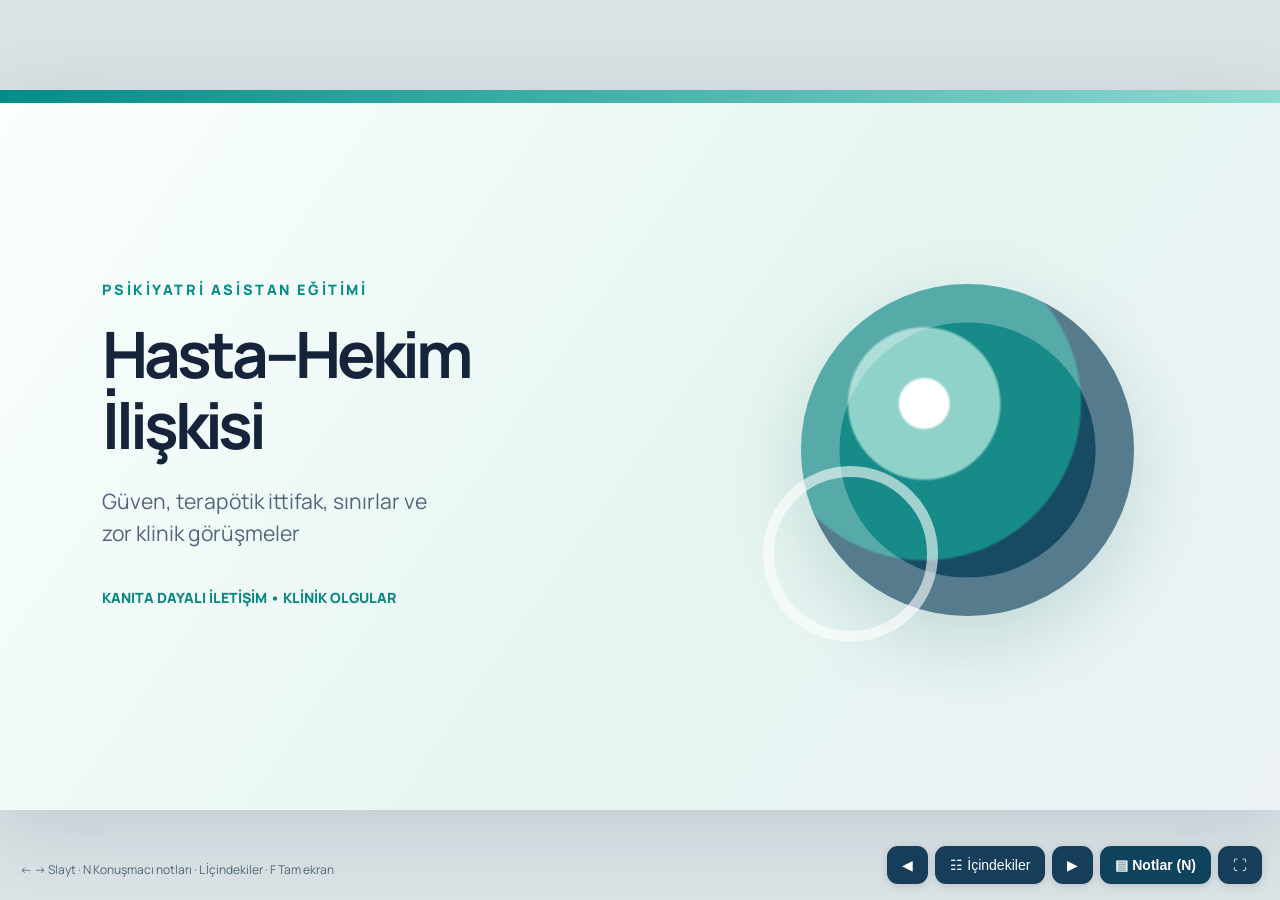
==== commit 3ca923a6: "Embed all 42 speaker notes with slide-synced notes panel and presenter popup" ====
--- a/hasta-hekim-iliskisi/index.html
+++ b/hasta-hekim-iliskisi/index.html
@@ -1,4 +1,16 @@
 <!doctype html><html lang="tr"><head><meta charset="utf-8"><meta name="viewport" content="width=device-width,initial-scale=1"><title>Psikiyatride Hasta–Hekim İlişkisi | Asistan Semineri</title><style>
 @import url('https://fonts.googleapis.com/css2?family=DM+Sans:wght@400;500;600;700&family=Manrope:wght@400;500;600;700;800&display=swap');
 :root{--ink:#15243b;--slate:#52647c;--teal:#008d89;--mint:#d6f5ef;--cream:#f7f5f0;--soft:#eaf2f4;--line:#dbe5e9;--blue:#173f5d}*{box-sizing:border-box}body{margin:0;background:#dae2e5;color:var(--ink);font-family:Manrope,'Segoe UI',Arial,sans-serif}.deck{width:100%;height:100dvh;display:grid;place-items:center}.slide{display:none;width:min(100vw,177.77778dvh);height:min(100dvh,56.25vw);aspect-ratio:16/9;background:#fff;position:relative;overflow:hidden;box-shadow:0 16px 70px #19324421}.slide.on{display:flex;flex-direction:column}.slide:before{content:'';height:8px;width:100%;background:linear-gradient(90deg,var(--teal),#8ed9d0);position:absolute;top:0;left:0}.head{display:flex;align-items:center;justify-content:space-between;margin:4.2% 6.2% 0}.eyebrow{color:var(--teal);font-size:clamp(10px,1.12vw,18px);letter-spacing:.18em;text-transform:uppercase;font-weight:800}.brand{color:#87949d;font-size:clamp(9px,.92vw,16px);letter-spacing:.09em;font-weight:700}.area{flex:1;padding:2.4% 6.2% 1.8%;display:flex;flex-direction:column;justify-content:center;min-height:0}.heading{font-size:clamp(24px,3.05vw,57px);letter-spacing:-.046em;line-height:1.18;margin:0 0 3.5%;font-weight:800;max-width:95%}.sub{color:var(--slate);font-size:clamp(14px,1.55vw,26px);line-height:1.47}.foot{height:8%;margin:0 6.2%;border-top:1px solid var(--line);display:flex;align-items:center;justify-content:space-between;gap:2%;color:#8794a3;font-weight:600;font-size:clamp(9px,.85vw,15px)}.foot .source{white-space:nowrap;text-overflow:ellipsis;overflow:hidden;max-width:84%}.num{color:var(--teal);font-weight:800;font-size:clamp(11px,1vw,18px)}.cards{display:grid;grid-template-columns:repeat(2,1fr);gap:1.4vw}.card{background:#f7faf9;border:1px solid #dbece9;border-radius:1.25vw;padding:2vw;min-height:8vw;display:flex;gap:1.1vw;align-items:flex-start}.card .n{background:#d8f5ed;color:#027f79;min-width:2.3vw;height:2.3vw;display:grid;place-items:center;border-radius:.65vw;font-size:1.15vw;font-weight:800}.card p{margin:0;line-height:1.42;font-size:clamp(12px,1.53vw,26px);font-weight:650}.card strong{color:#0b7775}.stack{display:grid;gap:1.15vw}.item{display:flex;align-items:center;gap:1.8vw;background:#f7faf9;padding:1.35vw 1.7vw;border-radius:1vw;border-left:.38vw solid var(--teal);font-size:clamp(15px,1.7vw,30px);font-weight:620;line-height:1.35}.item span{color:#15988d;font-size:1.15vw;font-weight:800;min-width:1.6vw}.process{display:flex;gap:1vw;align-items:stretch}.step{flex:1;background:#f4f9f8;border:1px solid #dbebe7;padding:2vw 1.5vw;border-radius:1vw;position:relative}.step .stepno{font-size:clamp(18px,2.4vw,42px);font-weight:800;color:#0e9188;display:block;margin-bottom:1.5vw}.step p{font-size:clamp(12px,1.53vw,27px);font-weight:700;line-height:1.45;margin:0}.statement{display:grid;grid-template-columns:1.05fr .95fr;gap:4vw;align-items:center;height:100%}.statement h1{font-size:clamp(32px,4vw,74px);line-height:1.14;letter-spacing:-.06em;margin:0}.statement .line{height:7px;background:var(--teal);width:25%;margin:2vw 0}.statement .right{background:#eaf7f4;border-radius:2vw;padding:3vw}.statement .right p{font-size:clamp(17px,1.95vw,34px);font-weight:650;line-height:1.45;margin:0}.quote{background:#eff8f6;border-left:.6vw solid var(--teal);padding:3vw;border-radius:0 1.5vw 1.5vw 0;font-size:clamp(23px,2.85vw,50px);line-height:1.4;font-weight:720;letter-spacing:-.02em}.quote:before{content:'“';font-size:5vw;color:#21a99e;display:block;line-height:.6}.quote-caption{margin-top:2vw;color:var(--slate);font-size:1.32vw;line-height:1.4}.duo{display:grid;grid-template-columns:1fr 1fr;gap:1.6vw}.panel{border-radius:1.3vw;padding:2.5vw;background:#f5f8f8;border:1px solid #dfe9eb}.panel:nth-child(2){background:#eaf7f4;border-color:#c4e5de}.panel label{display:block;color:#0b8a83;font-size:1.1vw;letter-spacing:.11em;text-transform:uppercase;font-weight:800;margin-bottom:1.5vw}.panel p{font-size:clamp(15px,1.7vw,30px);line-height:1.44;font-weight:650;margin:.7vw 0 0}.case{display:grid;grid-template-columns:34% 1fr;gap:2.2vw;align-items:stretch}.case-sidebar{background:#173f5d;color:white;padding:3vw;border-radius:1.3vw;display:flex;flex-direction:column;justify-content:center}.case-sidebar .small{color:#a1d5d3;letter-spacing:.14em;font-size:1vw;font-weight:800}.case-sidebar strong{font-size:2.2vw;line-height:1.3;margin-top:1.1vw}.case-main{display:grid;gap:1vw}.case-row{background:#f4f8f8;border-radius:1vw;padding:1.4vw 1.65vw;font-size:1.55vw;line-height:1.38;font-weight:650}.cover{background:linear-gradient(125deg,#fafffe,#e6f5f1 57%,#ecf2f6);}.cover:before{height:13px}.cover-inner{padding:8% 8%;display:grid;grid-template-columns:1.3fr .7fr;height:100%;align-items:center}.cover h1{font-size:5vw;letter-spacing:-.065em;line-height:1.11;margin:1.4vw 0 2vw}.cover p{color:#52657d;font-size:1.65vw;line-height:1.5}.orb{width:26vw;height:26vw;border-radius:50%;background:radial-gradient(circle at 37% 36%,#fff 0 8%,#8fd2c9 9% 25%,#178b88 26% 52%,#174a63 53% 100%);box-shadow:inset 0 0 0 3vw #ffffff45,0 2vw 6vw #0e605a2e;position:relative}.orb:after{content:'';position:absolute;width:12vw;height:12vw;border:.9vw solid #fff9;border-radius:50%;left:-3vw;bottom:-2vw}.section{background:#163d57;color:#fff}.section:before{background:#60c6ba}.section .eyebrow{color:#7cd5cb}.section h1{font-size:5vw;line-height:1.14;max-width:75%;letter-spacing:-.055em;margin:2vw 0}.section .chapter{position:absolute;right:8%;top:19%;font-size:18vw;color:#ffffff0d;font-weight:800}.section .subtitle{font-size:1.75vw;max-width:70%;line-height:1.5;color:#d1e5eb}.section .foot{border-color:#ffffff35;color:#b8cbd2}.section .foot .num{color:#96e6de}.toolbar{position:fixed;bottom:16px;right:18px;z-index:11;display:flex;gap:7px}.toolbar button{background:#163e5a;color:#fff;border:0;border-radius:11px;padding:11px 15px;cursor:pointer;font-size:14px;box-shadow:0 2px 8px #0002}.toolbar button:hover{background:#048880}.index{display:none;position:fixed;inset:3%;background:#fff;border-radius:18px;padding:25px;overflow:auto;z-index:20;box-shadow:0 0 0 100vh #102f42ad}.index.on{display:block}.index button{background:#f6faf9;border:1px solid #e2eeeb;padding:12px;border-radius:8px;margin:3px;text-align:left;cursor:pointer}.index .close{background:#163f5d;color:white;float:right}.help{position:fixed;bottom:22px;left:20px;font-size:12px;color:#4f6677}a{color:inherit}@media print{.deck{display:block;height:auto}.slide{display:flex!important;position:relative;width:100vw;height:56.25vw;break-after:page;box-shadow:none}.toolbar,.index,.help{display:none!important}}@media(max-width:680px){.toolbar{bottom:8px;right:8px}.toolbar button{padding:7px 9px;font-size:11px}.help{display:none}}
-</style></head><body><main class="deck"><section class="slide cover" aria-label="Slayt 1"><div class="cover-inner"><div><span class="eyebrow">PSİKİYATRİ ASİSTAN EĞİTİMİ</span><h1>Hasta–Hekim<br>İlişkisi</h1><p>Güven, terapötik ittifak, sınırlar ve<br>zor klinik görüşmeler</p><p style="font-size:1.1vw;font-weight:800;color:#08877f;margin-top:3vw">KANITA DAYALI İLETİŞİM • KLİNİK OLGULAR</p></div><div class="orb" aria-hidden="true"></div></div></section><section class="slide content" aria-label="Slayt 2"><div class="head"><span class="eyebrow">GİRİŞ</span><span class="brand">KLİNİK PSİKİYATRİ • ASİSTAN SEMİNERİ</span></div><div class="area"><h1 class="heading">Öğrenim hedefleri</h1><div class="cards"><div class="card"><div class="n">01</div><p>Terapötik ittifakın bileşenlerini tanımlamak</p></div><div class="card"><div class="n">02</div><p>Empati, doğrulama ve klinik sınır koymayı uygulamak</p></div><div class="card"><div class="n">03</div><p>Aktarım, karşıaktarım ve ilişki kopmalarını fark etmek</p></div><div class="card"><div class="n">04</div><p>Zor görüşmelerde güvenliği, özerkliği ve etik ilkeyi korumak</p></div></div></div><div class="foot"><span class="source">Kaplan &amp; Sadock; NICE CG136</span><span class="num">02 / 42</span></div></section><section class="slide section" aria-label="Slayt 3"><div class="area"><span class="eyebrow">BÖLÜM 02</span><h1>Neden psikiyatride daha merkezî?</h1><p class="subtitle">Öykü ve ruhsal durum muayenesi büyük ölçüde görüşmeye dayanır</p></div><div class="chapter">02</div><div class="foot"><span class="source">Kaplan &amp; Sadock; NICE CG136</span><span class="num">03 / 42</span></div></section><section class="slide content" aria-label="Slayt 4"><div class="head"><span class="eyebrow">TEMELLER</span><span class="brand">KLİNİK PSİKİYATRİ • ASİSTAN SEMİNERİ</span></div><div class="area"><h1 class="heading">Terapötik ittifak: üç bileşen</h1><div class="cards"><div class="card"><div class="n">01</div><p><strong>Hedef</strong>: Ne için birlikte çalışıyoruz?</p></div><div class="card"><div class="n">02</div><p><strong>Görev</strong>: Hangi yöntemleri kabul ediyoruz?</p></div><div class="card"><div class="n">03</div><p><strong>Bağ</strong>: Güven, saygı ve işbirliği</p></div><div class="card"><div class="n">04</div><p>Hasta ile hekimin hedefleri farklı olabilir; farkı görünür kılmak gerekir</p></div></div></div><div class="foot"><span class="source">Bordin, 1979; NICE CG136</span><span class="num">04 / 42</span></div></section><section class="slide content" aria-label="Slayt 5"><div class="head"><span class="eyebrow">TEMELLER</span><span class="brand">KLİNİK PSİKİYATRİ • ASİSTAN SEMİNERİ</span></div><div class="area"><h1 class="heading">İttifak ile tedavi sonucu arasındaki ilişki</h1><div class="cards"><div class="card"><div class="n">01</div><p>Psikoterapi çalışmalarında ittifak ile sonuç arasında tutarlı pozitif ilişki vardır</p></div><div class="card"><div class="n">02</div><p>Korelasyon nedensellik kanıtı değildir</p></div><div class="card"><div class="n">03</div><p>İttifak hem müdahale öncesinde hem süreç içinde değerlendirilmelidir</p></div><div class="card"><div class="n">04</div><p>Farmakoterapide de güven, ortak karar ve izlem açısından klinik önemi vardır</p></div></div></div><div class="foot"><span class="source">Flückiger et al., Psychotherapy, 2018; NICE CG136</span><span class="num">05 / 42</span></div></section><section class="slide content" aria-label="Slayt 6"><div class="head"><span class="eyebrow">TEMELLER</span><span class="brand">KLİNİK PSİKİYATRİ • ASİSTAN SEMİNERİ</span></div><div class="area"><h1 class="heading">Terapötik ilişki ≠ arkadaşlık</h1><div class="cards"><div class="card"><div class="n">01</div><p>Profesyonel amaç ve rol asimetrisi vardır</p></div><div class="card"><div class="n">02</div><p>Sıcaklık + öngörülebilirlik + dürüstlük + sınır</p></div><div class="card"><div class="n">03</div><p>Aşırı mesafe güvensizlik, aşırı yakınlık rol karmaşası yaratabilir</p></div><div class="card"><div class="n">04</div><p>Klinik şefkat, kurtarıcı rolü üstlenmek anlamına gelmez</p></div></div></div><div class="foot"><span class="source">Kaplan &amp; Sadock; NICE CG136</span><span class="num">06 / 42</span></div></section><section class="slide section" aria-label="Slayt 7"><div class="area"><span class="eyebrow">BÖLÜM 03</span><h1>İlk 90 saniye: ilişkiyi kurmak</h1><p class="subtitle">Kendini ve rolünü tanıt; görüşme süresini açıkla</p></div><div class="chapter">03</div><div class="foot"><span class="source">NICE CG136 §1.3; NICE NG197</span><span class="num">07 / 42</span></div></section><section class="slide content" aria-label="Slayt 8"><div class="head"><span class="eyebrow">İLK GÖRÜŞME</span><span class="brand">KLİNİK PSİKİYATRİ • ASİSTAN SEMİNERİ</span></div><div class="area"><h1 class="heading">Dinleme mikrobecerileri</h1><div class="process"><div class="step"><span class="stepno">01</span><p>Açık uçlu soru → odaklanmış soru → özet</p></div><div class="step"><span class="stepno">02</span><p>Yansıtma: “Bunun sizi oldukça korkuttuğunu anlıyorum.”</p></div><div class="step"><span class="stepno">03</span><p>Sessizlik: yanıtı hastadan aceleyle çekip alma</p></div><div class="step"><span class="stepno">04</span><p>Sözsüz iletişim: dikkat, duruş, uygun göz teması, not alma dengesi</p></div></div></div><div class="foot"><span class="source">Kaplan &amp; Sadock; NICE CG136</span><span class="num">08 / 42</span></div></section><section class="slide content" aria-label="Slayt 9"><div class="head"><span class="eyebrow">İLK GÖRÜŞME</span><span class="brand">KLİNİK PSİKİYATRİ • ASİSTAN SEMİNERİ</span></div><div class="area"><h1 class="heading">Empati, sempati ve doğrulama</h1><div class="duo"><div class="panel"><label>01 / Kavram</label><p><strong>Empati</strong>: yaşantıyı hastanın perspektifinden anlamaya çalışma</p><p><strong>Sempati</strong>: hastaya üzülme veya onunla duygudaşlık kurma</p></div><div class="panel"><label>02 / Klinik yaklaşım</label><p><strong>Doğrulama</strong>: duygunun bağlamda anlaşılabilir olduğunu belirtme</p><p><strong>Onaylama değil</strong>: sanrıyı, riskli davranışı veya yanlış bilgiyi gerçek kabul etme</p></div></div></div><div class="foot"><span class="source">Kaplan &amp; Sadock; NICE CG136</span><span class="num">09 / 42</span></div></section><section class="slide content" aria-label="Slayt 10"><div class="head"><span class="eyebrow">İLK GÖRÜŞME</span><span class="brand">KLİNİK PSİKİYATRİ • ASİSTAN SEMİNERİ</span></div><div class="area"><h1 class="heading">Sorulması gereken iki soru</h1><div class="process"><div class="step"><span class="stepno">01</span><p>“Sizin için en zor olan kısmı ne?”</p></div><div class="step"><span class="stepno">02</span><p>“Bu görüşmeden ne olmasını umuyorsunuz?”</p></div><div class="step"><span class="stepno">03</span><p>Belirti kadar işlevsellik, bağlam ve kişisel anlamı araştır</p></div><div class="step"><span class="stepno">04</span><p>Hastanın anlatısına biyopsikososyal formülasyonla dön</p></div></div></div><div class="foot"><span class="source">Kaplan &amp; Sadock; NICE CG136</span><span class="num">10 / 42</span></div></section><section class="slide section" aria-label="Slayt 11"><div class="area"><span class="eyebrow">BÖLÜM 04</span><h1>Doğrulayıcı ve doğrulamayan dil</h1><p class="subtitle">Yararlı: “Bunun size çok gerçek geldiğini görüyorum.”</p></div><div class="chapter">04</div><div class="foot"><span class="source">Kaplan &amp; Sadock; NICE CG136</span><span class="num">11 / 42</span></div></section><section class="slide content" aria-label="Slayt 12"><div class="head"><span class="eyebrow">İLETİŞİM</span><span class="brand">KLİNİK PSİKİYATRİ • ASİSTAN SEMİNERİ</span></div><div class="area"><h1 class="heading">Kötü haber ve tanı konuşması</h1><div class="cards"><div class="card"><div class="n">01</div><p>Önce hastanın bildiğini ve öğrenmek istediğini sor</p></div><div class="card"><div class="n">02</div><p>Tanıyı etiket yerine klinik bulgular ve belirsizliklerle açıkla</p></div><div class="card"><div class="n">03</div><p>Bilgiyi küçük parçalarla ver, anlamayı kontrol et</p></div><div class="card"><div class="n">04</div><p>Duygu tepkisine alan aç, sonraki adımı birlikte belirle</p></div></div></div><div class="foot"><span class="source">NICE NG197</span><span class="num">12 / 42</span></div></section><section class="slide content" aria-label="Slayt 13"><div class="head"><span class="eyebrow">İLETİŞİM</span><span class="brand">KLİNİK PSİKİYATRİ • ASİSTAN SEMİNERİ</span></div><div class="area"><h1 class="heading">Ortak karar verme: üç konuşma</h1><div class="process"><div class="step"><span class="stepno">01</span><p><strong>Seçim</strong>: Birden fazla makul yol olduğunu belirt</p></div><div class="step"><span class="stepno">02</span><p><strong>Seçenek</strong>: Etkinlik, yan etki, maliyet ve izlem farklarını anlat</p></div><div class="step"><span class="stepno">03</span><p><strong>Karar</strong>: Hastanın değerleriyle uyumlu plan oluştur</p></div><div class="step"><span class="stepno">04</span><p>Karar ve yeniden değerlendirme zamanını dosyada kaydet</p></div></div></div><div class="foot"><span class="source">NICE NG197</span><span class="num">13 / 42</span></div></section><section class="slide content" aria-label="Slayt 14"><div class="head"><span class="eyebrow">İLETİŞİM</span><span class="brand">KLİNİK PSİKİYATRİ • ASİSTAN SEMİNERİ</span></div><div class="area"><h1 class="heading">Teach-back: anlaşıldı mı?</h1><div class="cards"><div class="card"><div class="n">01</div><p>“Anladınız mı?” sorusu tek başına yetersizdir</p></div><div class="card"><div class="n">02</div><p>“Ben doğru anlatabildim mi, ilacı nasıl kullanacağınızı kendi sözlerinizle anlatır mısınız?”</p></div><div class="card"><div class="n">03</div><p>Gerekirse daha sade ifadeyle yeniden açıkla</p></div><div class="card"><div class="n">04</div><p>Kontrolü hastaya sınav gibi hissettirme</p></div></div></div><div class="foot"><span class="source">NICE NG197 §1.2</span><span class="num">14 / 42</span></div></section><section class="slide section" aria-label="Slayt 15"><div class="area"><span class="eyebrow">BÖLÜM 05</span><h1>Aktarım (transference)</h1><p class="subtitle">Geçmiş önemli ilişki örüntülerinin hekimle ilişkide yeniden yaşanması</p></div><div class="chapter">05</div><div class="foot"><span class="source">Gabbard, Psychodynamic Psychiatry; Kaplan &amp; Sadock</span><span class="num">15 / 42</span></div></section><section class="slide content" aria-label="Slayt 16"><div class="head"><span class="eyebrow">PSİKODİNAMİK</span><span class="brand">KLİNİK PSİKİYATRİ • ASİSTAN SEMİNERİ</span></div><div class="area"><h1 class="heading">Karşıaktarım (countertransference)</h1><div class="cards"><div class="card"><div class="n">01</div><p>Hekimin hastaya yönelik duygusal, bedensel ve bilişsel tepkileri</p></div><div class="card"><div class="n">02</div><p>Kızgınlık, aşırı koruma isteği, sıkılma, çaresizlik, kurtarma dürtüsü</p></div><div class="card"><div class="n">03</div><p>Yargı değil veri: fark et, düzenle, süpervizyonda düşün</p></div><div class="card"><div class="n">04</div><p>Eyleme dökülürse sınır ve klinik karar sorunları doğurabilir</p></div></div></div><div class="foot"><span class="source">Gabbard; Kaplan &amp; Sadock</span><span class="num">16 / 42</span></div></section><section class="slide content" aria-label="Slayt 17"><div class="head"><span class="eyebrow">PSİKODİNAMİK</span><span class="brand">KLİNİK PSİKİYATRİ • ASİSTAN SEMİNERİ</span></div><div class="area"><h1 class="heading">Aktarım ve karşıaktarım: klinik örnek</h1><div class="case"><div class="case-sidebar"><span class="small">KLİNİK SENARYO</span><strong>Aktarım ve karşıaktarım: klinik örnek</strong></div><div class="case-main"><div class="case-row">Hasta: “Siz de diğer doktorlar gibi beni bırakacaksınız.”</div><div class="case-row">Hekimin iç tepkisi: savunmaya geçme veya sınırsız güvence verme isteği</div><div class="case-row">Yararlı yanıt: “Böyle bir endişe taşıdığınızı duyuyorum. Önceki deneyimlerde ne olmuştu?”</div><div class="case-row">Süreklilik, erişilebilirlik ve görüşme sınırları açıkça konuşulur</div></div></div></div><div class="foot"><span class="source">Kaplan &amp; Sadock; NICE CG136</span><span class="num">17 / 42</span></div></section><section class="slide content" aria-label="Slayt 18"><div class="head"><span class="eyebrow">PSİKODİNAMİK</span><span class="brand">KLİNİK PSİKİYATRİ • ASİSTAN SEMİNERİ</span></div><div class="area"><h1 class="heading">Savunma düzenekleri ile çalışma</h1><div class="cards"><div class="card"><div class="n">01</div><p>İnkâr, yansıtma, bölme, entelektüelleştirme, değersizleştirme</p></div><div class="card"><div class="n">02</div><p>Savunmayı utandırmadan işlevi ve bedeli üzerinden ele al</p></div><div class="card"><div class="n">03</div><p>Akut kriz sırasında yüzleştirme düzeyi sınırlı tutulur</p></div><div class="card"><div class="n">04</div><p>Yorumlama için güven, zamanlama ve ego kapasitesi önemlidir</p></div></div></div><div class="foot"><span class="source">Gabbard; Kaplan &amp; Sadock</span><span class="num">18 / 42</span></div></section><section class="slide section" aria-label="Slayt 19"><div class="area"><span class="eyebrow">BÖLÜM 06</span><h1>Terapötik çerçeve ve sınırlar</h1><p class="subtitle">Görüşme süresi, sıklığı, iletişim kanalı ve ulaşılabilirlik</p></div><div class="chapter">06</div><div class="foot"><span class="source">WPA Madrid Declaration; mesleki etik ilkeler</span><span class="num">19 / 42</span></div></section><section class="slide content" aria-label="Slayt 20"><div class="head"><span class="eyebrow">SINIRLAR</span><span class="brand">KLİNİK PSİKİYATRİ • ASİSTAN SEMİNERİ</span></div><div class="area"><h1 class="heading">Hekimin kendini açması: ne zaman?</h1><div class="duo"><div class="panel"><label>01 / Kavram</label><p>Hasta yararına açık bir klinik amaç taşımalı</p><p>Kısa, sınırlı, uygun ve tedavinin odağını değiştirmemeli</p></div><div class="panel"><label>02 / Klinik yaklaşım</label><p>Hastanın hekimi teselli etmesini gerektirmemeli</p><p>Paylaşmadan önce “Bu kimin ihtiyacını karşılıyor?” diye sor</p></div></div></div><div class="foot"><span class="source">Gabbard; mesleki etik ilkeler</span><span class="num">20 / 42</span></div></section><section class="slide section" aria-label="Slayt 21"><div class="area"><span class="eyebrow">BÖLÜM 07</span><h1>İttifak kopması (rupture) nasıl anlaşılır?</h1><p class="subtitle">Geri çekilme: sessizlik, onaylayıp uzaklaşma, randevu kaçırma</p></div><div class="chapter">07</div><div class="foot"><span class="source">Safran &amp; Muran, Negotiating the Therapeutic Alliance</span><span class="num">21 / 42</span></div></section><section class="slide content" aria-label="Slayt 22"><div class="head"><span class="eyebrow">ZOR GÖRÜŞMELER</span><span class="brand">KLİNİK PSİKİYATRİ • ASİSTAN SEMİNERİ</span></div><div class="area"><h1 class="heading">Öfkeli/ajite hasta: ilk yaklaşım</h1><div class="cards"><div class="card"><div class="n">01</div><p>Önce güvenlik, ortam ve yardım çağırma gereksinimi</p></div><div class="card"><div class="n">02</div><p>Sakin ses, açık beden duruşu, güvenli mesafe</p></div><div class="card"><div class="n">03</div><p>Tek bir kişinin iletişimi yönetmesi, somut seçenek sunulması</p></div><div class="card"><div class="n">04</div><p>Tehdit, küçümseme, güç mücadelesi ve ani temaslardan kaçınma</p></div></div></div><div class="foot"><span class="source">NICE NG10</span><span class="num">22 / 42</span></div></section><section class="slide content" aria-label="Slayt 23"><div class="head"><span class="eyebrow">ZOR GÖRÜŞMELER</span><span class="brand">KLİNİK PSİKİYATRİ • ASİSTAN SEMİNERİ</span></div><div class="area"><h1 class="heading">Paranoid ve psikotik yaşantılar</h1><div class="cards"><div class="card"><div class="n">01</div><p>Sanrısal içeriği onaylama veya tartışarak çürütmeye çalışma</p></div><div class="card"><div class="n">02</div><p>Duyguyu ve güvenlik gereksinimini doğrula</p></div><div class="card"><div class="n">03</div><p>Açıklamaları somut, kısa ve şeffaf tut</p></div><div class="card"><div class="n">04</div><p>Gerçeklik değerlendirmesi ve risk incelemesini sürdür</p></div></div></div><div class="foot"><span class="source">NICE CG136; Kaplan &amp; Sadock</span><span class="num">23 / 42</span></div></section><section class="slide content" aria-label="Slayt 24"><div class="head"><span class="eyebrow">ZOR GÖRÜŞMELER</span><span class="brand">KLİNİK PSİKİYATRİ • ASİSTAN SEMİNERİ</span></div><div class="area"><h1 class="heading">Manik hastada görüşme</h1><div class="cards"><div class="card"><div class="n">01</div><p>Kısa, somut ve tek konuya odaklanan sorular</p></div><div class="card"><div class="n">02</div><p>Uyaranı azalt, zaman ve davranış sınırlarını açık koy</p></div><div class="card"><div class="n">03</div><p>Taşkınlığa karşı meydan okuma yerine yapılandırma</p></div><div class="card"><div class="n">04</div><p>Karar verme kapasitesi ve riskleri ayrıca değerlendir</p></div></div></div><div class="foot"><span class="source">Kaplan &amp; Sadock; NICE CG136</span><span class="num">24 / 42</span></div></section><section class="slide content" aria-label="Slayt 25"><div class="head"><span class="eyebrow">ZOR GÖRÜŞMELER</span><span class="brand">KLİNİK PSİKİYATRİ • ASİSTAN SEMİNERİ</span></div><div class="area"><h1 class="heading">Kişilik örüntüleri ve yoğun duygular</h1><div class="cards"><div class="card"><div class="n">01</div><p>İlişkiyi idealleştirme/değersizleştirme döngüleri görülebilir</p></div><div class="card"><div class="n">02</div><p>Tutarlı ekip mesajları ve sınırlar kritik</p></div><div class="card"><div class="n">03</div><p>Duyguyu doğrula, davranışa uygun sınır koy</p></div><div class="card"><div class="n">04</div><p>“Manipülatif” gibi damgalayıcı ifadeler yerine gözlenen davranışı yaz</p></div></div></div><div class="foot"><span class="source">NICE CG136; klinik psikoterapi literatürü</span><span class="num">25 / 42</span></div></section><section class="slide content" aria-label="Slayt 26"><div class="head"><span class="eyebrow">ZOR GÖRÜŞMELER</span><span class="brand">KLİNİK PSİKİYATRİ • ASİSTAN SEMİNERİ</span></div><div class="area"><h1 class="heading">İlaç istemeyen veya tedaviyi bırakan hasta</h1><div class="cards"><div class="card"><div class="n">01</div><p>Önce gerekçeyi sor: yan etki, maliyet, inanç, önceki deneyim</p></div><div class="card"><div class="n">02</div><p>Uyumu ahlaki özellik değil dinamik davranış olarak değerlendir</p></div><div class="card"><div class="n">03</div><p>Risk–yarar, alternatifler ve tedavisizlik seçeneği anlatılır</p></div><div class="card"><div class="n">04</div><p>Kapasite ve acil risk durumlarını ayrıca ele al</p></div></div></div><div class="foot"><span class="source">NICE NG197</span><span class="num">26 / 42</span></div></section><section class="slide content" aria-label="Slayt 27"><div class="head"><span class="eyebrow">ZOR GÖRÜŞMELER</span><span class="brand">KLİNİK PSİKİYATRİ • ASİSTAN SEMİNERİ</span></div><div class="area"><h1 class="heading">İntihar düşüncesini konuşmak</h1><div class="cards"><div class="card"><div class="n">01</div><p>Doğrudan, sakin ve yargısız sorular kullan</p></div><div class="card"><div class="n">02</div><p>Düşünce, niyet, plan, erişim, geçmiş girişim ve koruyucular</p></div><div class="card"><div class="n">03</div><p>Tek bir risk puanı bireysel geleceği öngörmez</p></div><div class="card"><div class="n">04</div><p>Güvenlik planı, yakın izlem ve uygun bakım düzeyini belirle</p></div></div></div><div class="foot"><span class="source">NICE NG225 self-harm; NICE CG136</span><span class="num">27 / 42</span></div></section><section class="slide section" aria-label="Slayt 28"><div class="area"><span class="eyebrow">BÖLÜM 08</span><h1>Mahremiyet ve gizliliğin sınırları</h1><p class="subtitle">Hastanın özel yaşamı ve sağlık verileri korunur</p></div><div class="chapter">08</div><div class="foot"><span class="source">Türkiye Hasta Hakları Yönetmeliği; KVKK; NICE CG136</span><span class="num">28 / 42</span></div></section><section class="slide content" aria-label="Slayt 29"><div class="head"><span class="eyebrow">ETİK / HUKUK</span><span class="brand">KLİNİK PSİKİYATRİ • ASİSTAN SEMİNERİ</span></div><div class="area"><h1 class="heading">Aydınlatılmış onam ve karar verme kapasitesi</h1><div class="cards"><div class="card"><div class="n">01</div><p>Bilgi verme → anlama → değerlendirme → tercih bildirme</p></div><div class="card"><div class="n">02</div><p>Kapasite tanıya göre değil, karar ve zamana göre değerlendirilir</p></div><div class="card"><div class="n">03</div><p>Kapasite kaybı varsayımı yerine destekleyici karar yöntemleri</p></div><div class="card"><div class="n">04</div><p>Acil müdahale ve istem dışı uygulamalar için özgül hukuki dayanak gerekir</p></div></div></div><div class="foot"><span class="source">NICE NG108; Türkiye Hasta Hakları Yönetmeliği</span><span class="num">29 / 42</span></div></section><section class="slide content" aria-label="Slayt 30"><div class="head"><span class="eyebrow">ETİK / HUKUK</span><span class="brand">KLİNİK PSİKİYATRİ • ASİSTAN SEMİNERİ</span></div><div class="area"><h1 class="heading">Aile ve yakınlarla çalışma</h1><div class="cards"><div class="card"><div class="n">01</div><p>Hasta izni, gizlilik ve bağımsız görüşme hakkı</p></div><div class="card"><div class="n">02</div><p>Yakınlardan bilgi alma ile hastaya bilgi açıklama farklıdır</p></div><div class="card"><div class="n">03</div><p>Aile çatışmalarında taraf tutmama</p></div><div class="card"><div class="n">04</div><p>Aileyi tedavi planına uygun düzeyde katma</p></div></div></div><div class="foot"><span class="source">NICE CG136; Türkiye Hasta Hakları Yönetmeliği</span><span class="num">30 / 42</span></div></section><section class="slide content" aria-label="Slayt 31"><div class="head"><span class="eyebrow">ETİK / HUKUK</span><span class="brand">KLİNİK PSİKİYATRİ • ASİSTAN SEMİNERİ</span></div><div class="area"><h1 class="heading">Travma bilgili klinik ilişki</h1><div class="cards"><div class="card"><div class="n">01</div><p>Güvenlik ve öngörülebilirlik</p></div><div class="card"><div class="n">02</div><p>Seçim, işbirliği ve güçlendirme</p></div><div class="card"><div class="n">03</div><p>Tekrarlayan travmatik anlatımı gereksiz yere zorlamama</p></div><div class="card"><div class="n">04</div><p>Muayene, soru ve müdahalelerin amacını önceden açıklama</p></div></div></div><div class="foot"><span class="source">SAMHSA, Trauma-Informed Care; NICE CG136</span><span class="num">31 / 42</span></div></section><section class="slide section" aria-label="Slayt 32"><div class="area"><span class="eyebrow">BÖLÜM 09</span><h1>Poliklinikte 15–20 dakikalık ilişki odaklı görüşme</h1><p class="subtitle">0–2 dk: güven ve ortak gündem</p></div><div class="chapter">09</div><div class="foot"><span class="source">Pratik eğitim çerçevesi; NICE NG197</span><span class="num">32 / 42</span></div></section><section class="slide content" aria-label="Slayt 33"><div class="head"><span class="eyebrow">KLİNİK UYGULAMA</span><span class="brand">KLİNİK PSİKİYATRİ • ASİSTAN SEMİNERİ</span></div><div class="area"><h1 class="heading">Konsültasyon psikiyatrisinde ittifak</h1><div class="cards"><div class="card"><div class="n">01</div><p>Hasta çoğu zaman görüşmeyi kendisi istememiş olabilir</p></div><div class="card"><div class="n">02</div><p>“Sizi değerlendirmem istendi; sizin bakış açınızı da duymak istiyorum.”</p></div><div class="card"><div class="n">03</div><p>Tıbbi ekip ve psikiyatri arasındaki bilgi paylaşımını açıkla</p></div><div class="card"><div class="n">04</div><p>Somatik yakınmayı psikolojik diye peşinen etiketleme</p></div></div></div><div class="foot"><span class="source">Kaplan &amp; Sadock; NICE CG136</span><span class="num">33 / 42</span></div></section><section class="slide content" aria-label="Slayt 34"><div class="head"><span class="eyebrow">KLİNİK UYGULAMA</span><span class="brand">KLİNİK PSİKİYATRİ • ASİSTAN SEMİNERİ</span></div><div class="area"><h1 class="heading">İlişkiyi belgeleme: objektif not</h1><div class="cards"><div class="card"><div class="n">01</div><p>Gözlenen davranış: “Ses tonunu yükseltti, kapıya yöneldi”</p></div><div class="card"><div class="n">02</div><p>Hastanın öznel ifadesi: kısa, yerinde doğrudan alıntı</p></div><div class="card"><div class="n">03</div><p>Risk ve kapasite değerlendirmesinin gerekçesi</p></div><div class="card"><div class="n">04</div><p>Ortak plan, hastanın tercihi, reddi ve izlem düzeni</p></div></div></div><div class="foot"><span class="source">NICE NG197 §1.2.17; klinik kayıt ilkeleri</span><span class="num">34 / 42</span></div></section><section class="slide section" aria-label="Slayt 35"><div class="area"><span class="eyebrow">BÖLÜM 10</span><h1>Olgu 1: “Siz de beni önemsemiyorsunuz”</h1><p class="subtitle">32 yaş, depresif belirtiler, üçüncü başvuru</p></div><div class="chapter">10</div><div class="foot"><span class="source">Safran &amp; Muran; NICE CG136</span><span class="num">35 / 42</span></div></section><section class="slide content" aria-label="Slayt 36"><div class="head"><span class="eyebrow">OLGU TARTIŞMALARI</span><span class="brand">KLİNİK PSİKİYATRİ • ASİSTAN SEMİNERİ</span></div><div class="area"><h1 class="heading">Olgu 2: sanrısal kuşku ve tedavi reddi</h1><div class="case"><div class="case-sidebar"><span class="small">KLİNİK SENARYO</span><strong>Olgu 2: sanrısal kuşku ve tedavi reddi</strong></div><div class="case-main"><div class="case-row">24 yaş, ilk epizod psikoz; “İlaçlar beni kontrol edecek.”</div><div class="case-row">Tartışmak mı, duyguyu doğrulamak mı?</div><div class="case-row">İttifak için ortak hedef: korkunun ve uykusuzluğun azalması</div><div class="case-row">Risk, kapasite ve tedavi seçenekleri ayrı değerlendirilir</div></div></div></div><div class="foot"><span class="source">NICE CG136; NICE NG197</span><span class="num">36 / 42</span></div></section><section class="slide content" aria-label="Slayt 37"><div class="head"><span class="eyebrow">OLGU TARTIŞMALARI</span><span class="brand">KLİNİK PSİKİYATRİ • ASİSTAN SEMİNERİ</span></div><div class="area"><h1 class="heading">Olgu 3: sınır ve karşıaktarım</h1><div class="case"><div class="case-sidebar"><span class="small">KLİNİK SENARYO</span><strong>Olgu 3: sınır ve karşıaktarım</strong></div><div class="case-main"><div class="case-row">26 yaş, yoğun terk edilme korkusu</div><div class="case-row">Hekimin kişisel telefonunu istiyor; ulaşamazsa kendine zarar vereceğini söylüyor</div><div class="case-row">Hekimde suçluluk ve kurtarma isteği oluşuyor</div><div class="case-row">Plan: anlık risk değerlendirmesi + ekip temelli kriz planı + net iletişim sınırları</div></div></div></div><div class="foot"><span class="source">NICE NG225; mesleki etik ilkeler</span><span class="num">37 / 42</span></div></section><section class="slide content" aria-label="Slayt 38"><div class="head"><span class="eyebrow">OLGU TARTIŞMALARI</span><span class="brand">KLİNİK PSİKİYATRİ • ASİSTAN SEMİNERİ</span></div><div class="area"><h1 class="heading">Rol oynama: 3 dakikalık uygulama</h1><div class="cards"><div class="card"><div class="n">01</div><p>Hekim, hasta ve gözlemci rollerini dağıt</p></div><div class="card"><div class="n">02</div><p>Hekim: gündemi kur, duyguyu doğrula, ortak karar oluştur</p></div><div class="card"><div class="n">03</div><p>Gözlemci: söz kesme, yargılama, açık soru ve sınırları izle</p></div><div class="card"><div class="n">04</div><p>Geri bildirim: önce etkili davranış, sonra tek gelişim hedefi</p></div></div></div><div class="foot"><span class="source">NICE NG197: uygulamalı eğitim</span><span class="num">38 / 42</span></div></section><section class="slide section" aria-label="Slayt 39"><div class="area"><span class="eyebrow">BÖLÜM 11</span><h1>Asistan için görüşme kontrol listesi</h1><p class="subtitle">Hasta kendini ifade edebildi mi?</p></div><div class="chapter">11</div><div class="foot"><span class="source">Kaplan &amp; Sadock; NICE CG136</span><span class="num">39 / 42</span></div></section><section class="slide content" aria-label="Slayt 40"><div class="head"><span class="eyebrow">DEĞERLENDİRME</span><span class="brand">KLİNİK PSİKİYATRİ • ASİSTAN SEMİNERİ</span></div><div class="area"><h1 class="heading">Beş temel mesaj</h1><div class="process"><div class="step"><span class="stepno">01</span><p>İlişki klinik işlemin ön koşulu değil, bir parçasıdır</p></div><div class="step"><span class="stepno">02</span><p>Empati yanlış inancı onaylamak değildir</p></div><div class="step"><span class="stepno">03</span><p>İttifak kopması fark edilip onarılabilir</p></div><div class="step"><span class="stepno">04</span><p>Profesyonel sınırlar terapötik güveni korur</p></div><div class="step"><span class="stepno">05</span><p>Güvenlik, özerklik, kanıt ve etik birlikte düşünülür</p></div></div></div><div class="foot"><span class="source">Kaplan &amp; Sadock; NICE CG136</span><span class="num">40 / 42</span></div></section><section class="slide section" aria-label="Slayt 41"><div class="area"><span class="eyebrow">BÖLÜM 12</span><h1>Temel kaynaklar I</h1><p class="subtitle">NICE CG136. Service user experience in adult mental health (2011)</p></div><div class="chapter">12</div><div class="foot"><span class="source">https://www.nice.org.uk/guidance/cg136 | https://www.nice.org.uk/guidance/ng197 | https://www.nice.org.uk/guidance/ng10</span><span class="num">41 / 42</span></div></section><section class="slide content" aria-label="Slayt 42"><div class="head"><span class="eyebrow">KAYNAKLAR</span><span class="brand">KLİNİK PSİKİYATRİ • ASİSTAN SEMİNERİ</span></div><div class="area"><h1 class="heading">Temel kaynaklar II</h1><div class="cards"><div class="card"><div class="n">01</div><p>Bordin ES. The generalizability of the psychoanalytic concept of the working alliance. 1979</p></div><div class="card"><div class="n">02</div><p>Flückiger C et al. The alliance in adult psychotherapy: a meta-analytic synthesis. 2018</p></div><div class="card"><div class="n">03</div><p>Gabbard GO. Psychodynamic Psychiatry in Clinical Practice</p></div><div class="card"><div class="n">04</div><p>Kaplan &amp; Sadock’s Synopsis of Psychiatry; SAMHSA Trauma-Informed Care</p></div></div></div><div class="foot"><span class="source">Bordin 1979; Flückiger et al. 2018; Gabbard; Kaplan &amp; Sadock</span><span class="num">42 / 42</span></div></section></main><div class="help">← → Slayt · L İçindekiler · F Tam ekran</div><nav class="toolbar"><button id="previous">◀</button><button id="list">☷ İçindekiler</button><button id="next">▶</button><button id="fullscreen">⛶</button></nav><div class="index"><button id="close" class="close">Kapat ✕</button><h2>Sunum içindekiler</h2><button data-j="0">01 · Psikiyatride hasta–hekim ilişkisi</button><button data-j="1">02 · Öğrenim hedefleri</button><button data-j="2">03 · Neden psikiyatride daha merkezî?</button><button data-j="3">04 · Terapötik ittifak: üç bileşen</button><button data-j="4">05 · İttifak ile tedavi sonucu arasındaki ilişki</button><button data-j="5">06 · Terapötik ilişki ≠ arkadaşlık</button><button data-j="6">07 · İlk 90 saniye: ilişkiyi kurmak</button><button data-j="7">08 · Dinleme mikrobecerileri</button><button data-j="8">09 · Empati, sempati ve doğrulama</button><button data-j="9">10 · Sorulması gereken iki soru</button><button data-j="10">11 · Doğrulayıcı ve doğrulamayan dil</button><button data-j="11">12 · Kötü haber ve tanı konuşması</button><button data-j="12">13 · Ortak karar verme: üç konuşma</button><button data-j="13">14 · Teach-back: anlaşıldı mı?</button><button data-j="14">15 · Aktarım (transference)</button><button data-j="15">16 · Karşıaktarım (countertransference)</button><button data-j="16">17 · Aktarım ve karşıaktarım: klinik örnek</button><button data-j="17">18 · Savunma düzenekleri ile çalışma</button><button data-j="18">19 · Terapötik çerçeve ve sınırlar</button><button data-j="19">20 · Hekimin kendini açması: ne zaman?</button><button data-j="20">21 · İttifak kopması (rupture) nasıl anlaşılır?</button><button data-j="21">22 · Öfkeli/ajite hasta: ilk yaklaşım</button><button data-j="22">23 · Paranoid ve psikotik yaşantılar</button><button data-j="23">24 · Manik hastada görüşme</button><button data-j="24">25 · Kişilik örüntüleri ve yoğun duygular</button><button data-j="25">26 · İlaç istemeyen veya tedaviyi bırakan hasta</button><button data-j="26">27 · İntihar düşüncesini konuşmak</button><button data-j="27">28 · Mahremiyet ve gizliliğin sınırları</button><button data-j="28">29 · Aydınlatılmış onam ve karar verme kapasitesi</button><button data-j="29">30 · Aile ve yakınlarla çalışma</button><button data-j="30">31 · Travma bilgili klinik ilişki</button><button data-j="31">32 · Poliklinikte 15–20 dakikalık ilişki odaklı görüşme</button><button data-j="32">33 · Konsültasyon psikiyatrisinde ittifak</button><button data-j="33">34 · İlişkiyi belgeleme: objektif not</button><button data-j="34">35 · Olgu 1: “Siz de beni önemsemiyorsunuz”</button><button data-j="35">36 · Olgu 2: sanrısal kuşku ve tedavi reddi</button><button data-j="36">37 · Olgu 3: sınır ve karşıaktarım</button><button data-j="37">38 · Rol oynama: 3 dakikalık uygulama</button><button data-j="38">39 · Asistan için görüşme kontrol listesi</button><button data-j="39">40 · Beş temel mesaj</button><button data-j="40">41 · Temel kaynaklar I</button><button data-j="41">42 · Temel kaynaklar II</button></div><script>let at=0;const slides=[...document.querySelectorAll('.slide')];function show(i){at=Math.max(0,Math.min(i,slides.length-1));slides.forEach((x,j)=>x.classList.toggle('on',j===at));history.replaceState(null,'','#slayt-'+(at+1))}show(Math.max(0,(Number(location.hash.replace(/\D/g,''))||1)-1));function list(){document.querySelector('.index').classList.toggle('on')}document.getElementById('previous').onclick=()=>show(at-1);document.getElementById('next').onclick=()=>show(at+1);document.getElementById('list').onclick=list;document.getElementById('close').onclick=list;document.getElementById('fullscreen').onclick=()=>{if(document.fullscreenElement)document.exitFullscreen();else document.documentElement.requestFullscreen?.()};document.querySelectorAll('[data-j]').forEach(x=>x.onclick=()=>{show(+x.dataset.j);list()});document.addEventListener('keydown',e=>{if(['ArrowRight','PageDown',' '].includes(e.key)){e.preventDefault();show(at+1)}if(['ArrowLeft','PageUp'].includes(e.key)){e.preventDefault();show(at-1)}if(e.key.toLowerCase()==='l')list();if(e.key.toLowerCase()==='f')document.getElementById('fullscreen').click();if(e.key==='Escape')document.querySelector('.index').classList.remove('on')});let sx=null;document.addEventListener('touchstart',e=>sx=e.touches[0].clientX,{passive:true});document.addEventListener('touchend',e=>{if(sx!==null&&Math.abs(e.changedTouches[0].clientX-sx)>55)show(at+(e.changedTouches[0].clientX<sx?1:-1));sx=null},{passive:true});</script></body></html>+</style><style id="embedded-notes-style">
+.notes-toggle{background:#0f425c!important;color:white!important;font-weight:700}
+.notes-drawer{position:fixed;right:0;top:0;bottom:0;width:min(470px,100vw);background:#fff;box-shadow:-15px 0 45px #142d4066;z-index:1000;display:none;flex-direction:column;color:#192e3d}
+.notes-drawer.open{display:flex}.notes-head{padding:22px 26px 16px;background:#f0f6f8;border-bottom:1px solid #cbdbe2}.notes-head h2{font:800 20px Manrope,Arial,sans-serif;margin:0 0 8px}.notes-head small{color:#607889}.notes-actions{display:flex;gap:9px;padding:10px 20px;border-bottom:1px solid #ddd}.notes-actions button{cursor:pointer;padding:9px;border:1px solid #cad9df;border-radius:9px;background:white;color:#16394b}.notes-body{padding:12px 27px 45px;overflow-y:auto;line-height:1.65;font-size:16px}.notes-body p{margin:14px 0}.notes-body .src{font-size:13px;color:#637985}.notes-scrim{display:none;position:fixed;inset:0;background:#0a273044;z-index:999}.notes-scrim.open{display:block}@media print{.notes-drawer,.notes-scrim,.notes-toggle{display:none!important}}
+</style></head><body><main class="deck"><section class="slide cover" aria-label="Slayt 1"><div class="cover-inner"><div><span class="eyebrow">PSİKİYATRİ ASİSTAN EĞİTİMİ</span><h1>Hasta–Hekim<br>İlişkisi</h1><p>Güven, terapötik ittifak, sınırlar ve<br>zor klinik görüşmeler</p><p style="font-size:1.1vw;font-weight:800;color:#08877f;margin-top:3vw">KANITA DAYALI İLETİŞİM • KLİNİK OLGULAR</p></div><div class="orb" aria-hidden="true"></div></div></section><section class="slide content" aria-label="Slayt 2"><div class="head"><span class="eyebrow">GİRİŞ</span><span class="brand">KLİNİK PSİKİYATRİ • ASİSTAN SEMİNERİ</span></div><div class="area"><h1 class="heading">Öğrenim hedefleri</h1><div class="cards"><div class="card"><div class="n">01</div><p>Terapötik ittifakın bileşenlerini tanımlamak</p></div><div class="card"><div class="n">02</div><p>Empati, doğrulama ve klinik sınır koymayı uygulamak</p></div><div class="card"><div class="n">03</div><p>Aktarım, karşıaktarım ve ilişki kopmalarını fark etmek</p></div><div class="card"><div class="n">04</div><p>Zor görüşmelerde güvenliği, özerkliği ve etik ilkeyi korumak</p></div></div></div><div class="foot"><span class="source">Kaplan &amp; Sadock; NICE CG136</span><span class="num">02 / 42</span></div></section><section class="slide section" aria-label="Slayt 3"><div class="area"><span class="eyebrow">BÖLÜM 02</span><h1>Neden psikiyatride daha merkezî?</h1><p class="subtitle">Öykü ve ruhsal durum muayenesi büyük ölçüde görüşmeye dayanır</p></div><div class="chapter">02</div><div class="foot"><span class="source">Kaplan &amp; Sadock; NICE CG136</span><span class="num">03 / 42</span></div></section><section class="slide content" aria-label="Slayt 4"><div class="head"><span class="eyebrow">TEMELLER</span><span class="brand">KLİNİK PSİKİYATRİ • ASİSTAN SEMİNERİ</span></div><div class="area"><h1 class="heading">Terapötik ittifak: üç bileşen</h1><div class="cards"><div class="card"><div class="n">01</div><p><strong>Hedef</strong>: Ne için birlikte çalışıyoruz?</p></div><div class="card"><div class="n">02</div><p><strong>Görev</strong>: Hangi yöntemleri kabul ediyoruz?</p></div><div class="card"><div class="n">03</div><p><strong>Bağ</strong>: Güven, saygı ve işbirliği</p></div><div class="card"><div class="n">04</div><p>Hasta ile hekimin hedefleri farklı olabilir; farkı görünür kılmak gerekir</p></div></div></div><div class="foot"><span class="source">Bordin, 1979; NICE CG136</span><span class="num">04 / 42</span></div></section><section class="slide content" aria-label="Slayt 5"><div class="head"><span class="eyebrow">TEMELLER</span><span class="brand">KLİNİK PSİKİYATRİ • ASİSTAN SEMİNERİ</span></div><div class="area"><h1 class="heading">İttifak ile tedavi sonucu arasındaki ilişki</h1><div class="cards"><div class="card"><div class="n">01</div><p>Psikoterapi çalışmalarında ittifak ile sonuç arasında tutarlı pozitif ilişki vardır</p></div><div class="card"><div class="n">02</div><p>Korelasyon nedensellik kanıtı değildir</p></div><div class="card"><div class="n">03</div><p>İttifak hem müdahale öncesinde hem süreç içinde değerlendirilmelidir</p></div><div class="card"><div class="n">04</div><p>Farmakoterapide de güven, ortak karar ve izlem açısından klinik önemi vardır</p></div></div></div><div class="foot"><span class="source">Flückiger et al., Psychotherapy, 2018; NICE CG136</span><span class="num">05 / 42</span></div></section><section class="slide content" aria-label="Slayt 6"><div class="head"><span class="eyebrow">TEMELLER</span><span class="brand">KLİNİK PSİKİYATRİ • ASİSTAN SEMİNERİ</span></div><div class="area"><h1 class="heading">Terapötik ilişki ≠ arkadaşlık</h1><div class="cards"><div class="card"><div class="n">01</div><p>Profesyonel amaç ve rol asimetrisi vardır</p></div><div class="card"><div class="n">02</div><p>Sıcaklık + öngörülebilirlik + dürüstlük + sınır</p></div><div class="card"><div class="n">03</div><p>Aşırı mesafe güvensizlik, aşırı yakınlık rol karmaşası yaratabilir</p></div><div class="card"><div class="n">04</div><p>Klinik şefkat, kurtarıcı rolü üstlenmek anlamına gelmez</p></div></div></div><div class="foot"><span class="source">Kaplan &amp; Sadock; NICE CG136</span><span class="num">06 / 42</span></div></section><section class="slide section" aria-label="Slayt 7"><div class="area"><span class="eyebrow">BÖLÜM 03</span><h1>İlk 90 saniye: ilişkiyi kurmak</h1><p class="subtitle">Kendini ve rolünü tanıt; görüşme süresini açıkla</p></div><div class="chapter">03</div><div class="foot"><span class="source">NICE CG136 §1.3; NICE NG197</span><span class="num">07 / 42</span></div></section><section class="slide content" aria-label="Slayt 8"><div class="head"><span class="eyebrow">İLK GÖRÜŞME</span><span class="brand">KLİNİK PSİKİYATRİ • ASİSTAN SEMİNERİ</span></div><div class="area"><h1 class="heading">Dinleme mikrobecerileri</h1><div class="process"><div class="step"><span class="stepno">01</span><p>Açık uçlu soru → odaklanmış soru → özet</p></div><div class="step"><span class="stepno">02</span><p>Yansıtma: “Bunun sizi oldukça korkuttuğunu anlıyorum.”</p></div><div class="step"><span class="stepno">03</span><p>Sessizlik: yanıtı hastadan aceleyle çekip alma</p></div><div class="step"><span class="stepno">04</span><p>Sözsüz iletişim: dikkat, duruş, uygun göz teması, not alma dengesi</p></div></div></div><div class="foot"><span class="source">Kaplan &amp; Sadock; NICE CG136</span><span class="num">08 / 42</span></div></section><section class="slide content" aria-label="Slayt 9"><div class="head"><span class="eyebrow">İLK GÖRÜŞME</span><span class="brand">KLİNİK PSİKİYATRİ • ASİSTAN SEMİNERİ</span></div><div class="area"><h1 class="heading">Empati, sempati ve doğrulama</h1><div class="duo"><div class="panel"><label>01 / Kavram</label><p><strong>Empati</strong>: yaşantıyı hastanın perspektifinden anlamaya çalışma</p><p><strong>Sempati</strong>: hastaya üzülme veya onunla duygudaşlık kurma</p></div><div class="panel"><label>02 / Klinik yaklaşım</label><p><strong>Doğrulama</strong>: duygunun bağlamda anlaşılabilir olduğunu belirtme</p><p><strong>Onaylama değil</strong>: sanrıyı, riskli davranışı veya yanlış bilgiyi gerçek kabul etme</p></div></div></div><div class="foot"><span class="source">Kaplan &amp; Sadock; NICE CG136</span><span class="num">09 / 42</span></div></section><section class="slide content" aria-label="Slayt 10"><div class="head"><span class="eyebrow">İLK GÖRÜŞME</span><span class="brand">KLİNİK PSİKİYATRİ • ASİSTAN SEMİNERİ</span></div><div class="area"><h1 class="heading">Sorulması gereken iki soru</h1><div class="process"><div class="step"><span class="stepno">01</span><p>“Sizin için en zor olan kısmı ne?”</p></div><div class="step"><span class="stepno">02</span><p>“Bu görüşmeden ne olmasını umuyorsunuz?”</p></div><div class="step"><span class="stepno">03</span><p>Belirti kadar işlevsellik, bağlam ve kişisel anlamı araştır</p></div><div class="step"><span class="stepno">04</span><p>Hastanın anlatısına biyopsikososyal formülasyonla dön</p></div></div></div><div class="foot"><span class="source">Kaplan &amp; Sadock; NICE CG136</span><span class="num">10 / 42</span></div></section><section class="slide section" aria-label="Slayt 11"><div class="area"><span class="eyebrow">BÖLÜM 04</span><h1>Doğrulayıcı ve doğrulamayan dil</h1><p class="subtitle">Yararlı: “Bunun size çok gerçek geldiğini görüyorum.”</p></div><div class="chapter">04</div><div class="foot"><span class="source">Kaplan &amp; Sadock; NICE CG136</span><span class="num">11 / 42</span></div></section><section class="slide content" aria-label="Slayt 12"><div class="head"><span class="eyebrow">İLETİŞİM</span><span class="brand">KLİNİK PSİKİYATRİ • ASİSTAN SEMİNERİ</span></div><div class="area"><h1 class="heading">Kötü haber ve tanı konuşması</h1><div class="cards"><div class="card"><div class="n">01</div><p>Önce hastanın bildiğini ve öğrenmek istediğini sor</p></div><div class="card"><div class="n">02</div><p>Tanıyı etiket yerine klinik bulgular ve belirsizliklerle açıkla</p></div><div class="card"><div class="n">03</div><p>Bilgiyi küçük parçalarla ver, anlamayı kontrol et</p></div><div class="card"><div class="n">04</div><p>Duygu tepkisine alan aç, sonraki adımı birlikte belirle</p></div></div></div><div class="foot"><span class="source">NICE NG197</span><span class="num">12 / 42</span></div></section><section class="slide content" aria-label="Slayt 13"><div class="head"><span class="eyebrow">İLETİŞİM</span><span class="brand">KLİNİK PSİKİYATRİ • ASİSTAN SEMİNERİ</span></div><div class="area"><h1 class="heading">Ortak karar verme: üç konuşma</h1><div class="process"><div class="step"><span class="stepno">01</span><p><strong>Seçim</strong>: Birden fazla makul yol olduğunu belirt</p></div><div class="step"><span class="stepno">02</span><p><strong>Seçenek</strong>: Etkinlik, yan etki, maliyet ve izlem farklarını anlat</p></div><div class="step"><span class="stepno">03</span><p><strong>Karar</strong>: Hastanın değerleriyle uyumlu plan oluştur</p></div><div class="step"><span class="stepno">04</span><p>Karar ve yeniden değerlendirme zamanını dosyada kaydet</p></div></div></div><div class="foot"><span class="source">NICE NG197</span><span class="num">13 / 42</span></div></section><section class="slide content" aria-label="Slayt 14"><div class="head"><span class="eyebrow">İLETİŞİM</span><span class="brand">KLİNİK PSİKİYATRİ • ASİSTAN SEMİNERİ</span></div><div class="area"><h1 class="heading">Teach-back: anlaşıldı mı?</h1><div class="cards"><div class="card"><div class="n">01</div><p>“Anladınız mı?” sorusu tek başına yetersizdir</p></div><div class="card"><div class="n">02</div><p>“Ben doğru anlatabildim mi, ilacı nasıl kullanacağınızı kendi sözlerinizle anlatır mısınız?”</p></div><div class="card"><div class="n">03</div><p>Gerekirse daha sade ifadeyle yeniden açıkla</p></div><div class="card"><div class="n">04</div><p>Kontrolü hastaya sınav gibi hissettirme</p></div></div></div><div class="foot"><span class="source">NICE NG197 §1.2</span><span class="num">14 / 42</span></div></section><section class="slide section" aria-label="Slayt 15"><div class="area"><span class="eyebrow">BÖLÜM 05</span><h1>Aktarım (transference)</h1><p class="subtitle">Geçmiş önemli ilişki örüntülerinin hekimle ilişkide yeniden yaşanması</p></div><div class="chapter">05</div><div class="foot"><span class="source">Gabbard, Psychodynamic Psychiatry; Kaplan &amp; Sadock</span><span class="num">15 / 42</span></div></section><section class="slide content" aria-label="Slayt 16"><div class="head"><span class="eyebrow">PSİKODİNAMİK</span><span class="brand">KLİNİK PSİKİYATRİ • ASİSTAN SEMİNERİ</span></div><div class="area"><h1 class="heading">Karşıaktarım (countertransference)</h1><div class="cards"><div class="card"><div class="n">01</div><p>Hekimin hastaya yönelik duygusal, bedensel ve bilişsel tepkileri</p></div><div class="card"><div class="n">02</div><p>Kızgınlık, aşırı koruma isteği, sıkılma, çaresizlik, kurtarma dürtüsü</p></div><div class="card"><div class="n">03</div><p>Yargı değil veri: fark et, düzenle, süpervizyonda düşün</p></div><div class="card"><div class="n">04</div><p>Eyleme dökülürse sınır ve klinik karar sorunları doğurabilir</p></div></div></div><div class="foot"><span class="source">Gabbard; Kaplan &amp; Sadock</span><span class="num">16 / 42</span></div></section><section class="slide content" aria-label="Slayt 17"><div class="head"><span class="eyebrow">PSİKODİNAMİK</span><span class="brand">KLİNİK PSİKİYATRİ • ASİSTAN SEMİNERİ</span></div><div class="area"><h1 class="heading">Aktarım ve karşıaktarım: klinik örnek</h1><div class="case"><div class="case-sidebar"><span class="small">KLİNİK SENARYO</span><strong>Aktarım ve karşıaktarım: klinik örnek</strong></div><div class="case-main"><div class="case-row">Hasta: “Siz de diğer doktorlar gibi beni bırakacaksınız.”</div><div class="case-row">Hekimin iç tepkisi: savunmaya geçme veya sınırsız güvence verme isteği</div><div class="case-row">Yararlı yanıt: “Böyle bir endişe taşıdığınızı duyuyorum. Önceki deneyimlerde ne olmuştu?”</div><div class="case-row">Süreklilik, erişilebilirlik ve görüşme sınırları açıkça konuşulur</div></div></div></div><div class="foot"><span class="source">Kaplan &amp; Sadock; NICE CG136</span><span class="num">17 / 42</span></div></section><section class="slide content" aria-label="Slayt 18"><div class="head"><span class="eyebrow">PSİKODİNAMİK</span><span class="brand">KLİNİK PSİKİYATRİ • ASİSTAN SEMİNERİ</span></div><div class="area"><h1 class="heading">Savunma düzenekleri ile çalışma</h1><div class="cards"><div class="card"><div class="n">01</div><p>İnkâr, yansıtma, bölme, entelektüelleştirme, değersizleştirme</p></div><div class="card"><div class="n">02</div><p>Savunmayı utandırmadan işlevi ve bedeli üzerinden ele al</p></div><div class="card"><div class="n">03</div><p>Akut kriz sırasında yüzleştirme düzeyi sınırlı tutulur</p></div><div class="card"><div class="n">04</div><p>Yorumlama için güven, zamanlama ve ego kapasitesi önemlidir</p></div></div></div><div class="foot"><span class="source">Gabbard; Kaplan &amp; Sadock</span><span class="num">18 / 42</span></div></section><section class="slide section" aria-label="Slayt 19"><div class="area"><span class="eyebrow">BÖLÜM 06</span><h1>Terapötik çerçeve ve sınırlar</h1><p class="subtitle">Görüşme süresi, sıklığı, iletişim kanalı ve ulaşılabilirlik</p></div><div class="chapter">06</div><div class="foot"><span class="source">WPA Madrid Declaration; mesleki etik ilkeler</span><span class="num">19 / 42</span></div></section><section class="slide content" aria-label="Slayt 20"><div class="head"><span class="eyebrow">SINIRLAR</span><span class="brand">KLİNİK PSİKİYATRİ • ASİSTAN SEMİNERİ</span></div><div class="area"><h1 class="heading">Hekimin kendini açması: ne zaman?</h1><div class="duo"><div class="panel"><label>01 / Kavram</label><p>Hasta yararına açık bir klinik amaç taşımalı</p><p>Kısa, sınırlı, uygun ve tedavinin odağını değiştirmemeli</p></div><div class="panel"><label>02 / Klinik yaklaşım</label><p>Hastanın hekimi teselli etmesini gerektirmemeli</p><p>Paylaşmadan önce “Bu kimin ihtiyacını karşılıyor?” diye sor</p></div></div></div><div class="foot"><span class="source">Gabbard; mesleki etik ilkeler</span><span class="num">20 / 42</span></div></section><section class="slide section" aria-label="Slayt 21"><div class="area"><span class="eyebrow">BÖLÜM 07</span><h1>İttifak kopması (rupture) nasıl anlaşılır?</h1><p class="subtitle">Geri çekilme: sessizlik, onaylayıp uzaklaşma, randevu kaçırma</p></div><div class="chapter">07</div><div class="foot"><span class="source">Safran &amp; Muran, Negotiating the Therapeutic Alliance</span><span class="num">21 / 42</span></div></section><section class="slide content" aria-label="Slayt 22"><div class="head"><span class="eyebrow">ZOR GÖRÜŞMELER</span><span class="brand">KLİNİK PSİKİYATRİ • ASİSTAN SEMİNERİ</span></div><div class="area"><h1 class="heading">Öfkeli/ajite hasta: ilk yaklaşım</h1><div class="cards"><div class="card"><div class="n">01</div><p>Önce güvenlik, ortam ve yardım çağırma gereksinimi</p></div><div class="card"><div class="n">02</div><p>Sakin ses, açık beden duruşu, güvenli mesafe</p></div><div class="card"><div class="n">03</div><p>Tek bir kişinin iletişimi yönetmesi, somut seçenek sunulması</p></div><div class="card"><div class="n">04</div><p>Tehdit, küçümseme, güç mücadelesi ve ani temaslardan kaçınma</p></div></div></div><div class="foot"><span class="source">NICE NG10</span><span class="num">22 / 42</span></div></section><section class="slide content" aria-label="Slayt 23"><div class="head"><span class="eyebrow">ZOR GÖRÜŞMELER</span><span class="brand">KLİNİK PSİKİYATRİ • ASİSTAN SEMİNERİ</span></div><div class="area"><h1 class="heading">Paranoid ve psikotik yaşantılar</h1><div class="cards"><div class="card"><div class="n">01</div><p>Sanrısal içeriği onaylama veya tartışarak çürütmeye çalışma</p></div><div class="card"><div class="n">02</div><p>Duyguyu ve güvenlik gereksinimini doğrula</p></div><div class="card"><div class="n">03</div><p>Açıklamaları somut, kısa ve şeffaf tut</p></div><div class="card"><div class="n">04</div><p>Gerçeklik değerlendirmesi ve risk incelemesini sürdür</p></div></div></div><div class="foot"><span class="source">NICE CG136; Kaplan &amp; Sadock</span><span class="num">23 / 42</span></div></section><section class="slide content" aria-label="Slayt 24"><div class="head"><span class="eyebrow">ZOR GÖRÜŞMELER</span><span class="brand">KLİNİK PSİKİYATRİ • ASİSTAN SEMİNERİ</span></div><div class="area"><h1 class="heading">Manik hastada görüşme</h1><div class="cards"><div class="card"><div class="n">01</div><p>Kısa, somut ve tek konuya odaklanan sorular</p></div><div class="card"><div class="n">02</div><p>Uyaranı azalt, zaman ve davranış sınırlarını açık koy</p></div><div class="card"><div class="n">03</div><p>Taşkınlığa karşı meydan okuma yerine yapılandırma</p></div><div class="card"><div class="n">04</div><p>Karar verme kapasitesi ve riskleri ayrıca değerlendir</p></div></div></div><div class="foot"><span class="source">Kaplan &amp; Sadock; NICE CG136</span><span class="num">24 / 42</span></div></section><section class="slide content" aria-label="Slayt 25"><div class="head"><span class="eyebrow">ZOR GÖRÜŞMELER</span><span class="brand">KLİNİK PSİKİYATRİ • ASİSTAN SEMİNERİ</span></div><div class="area"><h1 class="heading">Kişilik örüntüleri ve yoğun duygular</h1><div class="cards"><div class="card"><div class="n">01</div><p>İlişkiyi idealleştirme/değersizleştirme döngüleri görülebilir</p></div><div class="card"><div class="n">02</div><p>Tutarlı ekip mesajları ve sınırlar kritik</p></div><div class="card"><div class="n">03</div><p>Duyguyu doğrula, davranışa uygun sınır koy</p></div><div class="card"><div class="n">04</div><p>“Manipülatif” gibi damgalayıcı ifadeler yerine gözlenen davranışı yaz</p></div></div></div><div class="foot"><span class="source">NICE CG136; klinik psikoterapi literatürü</span><span class="num">25 / 42</span></div></section><section class="slide content" aria-label="Slayt 26"><div class="head"><span class="eyebrow">ZOR GÖRÜŞMELER</span><span class="brand">KLİNİK PSİKİYATRİ • ASİSTAN SEMİNERİ</span></div><div class="area"><h1 class="heading">İlaç istemeyen veya tedaviyi bırakan hasta</h1><div class="cards"><div class="card"><div class="n">01</div><p>Önce gerekçeyi sor: yan etki, maliyet, inanç, önceki deneyim</p></div><div class="card"><div class="n">02</div><p>Uyumu ahlaki özellik değil dinamik davranış olarak değerlendir</p></div><div class="card"><div class="n">03</div><p>Risk–yarar, alternatifler ve tedavisizlik seçeneği anlatılır</p></div><div class="card"><div class="n">04</div><p>Kapasite ve acil risk durumlarını ayrıca ele al</p></div></div></div><div class="foot"><span class="source">NICE NG197</span><span class="num">26 / 42</span></div></section><section class="slide content" aria-label="Slayt 27"><div class="head"><span class="eyebrow">ZOR GÖRÜŞMELER</span><span class="brand">KLİNİK PSİKİYATRİ • ASİSTAN SEMİNERİ</span></div><div class="area"><h1 class="heading">İntihar düşüncesini konuşmak</h1><div class="cards"><div class="card"><div class="n">01</div><p>Doğrudan, sakin ve yargısız sorular kullan</p></div><div class="card"><div class="n">02</div><p>Düşünce, niyet, plan, erişim, geçmiş girişim ve koruyucular</p></div><div class="card"><div class="n">03</div><p>Tek bir risk puanı bireysel geleceği öngörmez</p></div><div class="card"><div class="n">04</div><p>Güvenlik planı, yakın izlem ve uygun bakım düzeyini belirle</p></div></div></div><div class="foot"><span class="source">NICE NG225 self-harm; NICE CG136</span><span class="num">27 / 42</span></div></section><section class="slide section" aria-label="Slayt 28"><div class="area"><span class="eyebrow">BÖLÜM 08</span><h1>Mahremiyet ve gizliliğin sınırları</h1><p class="subtitle">Hastanın özel yaşamı ve sağlık verileri korunur</p></div><div class="chapter">08</div><div class="foot"><span class="source">Türkiye Hasta Hakları Yönetmeliği; KVKK; NICE CG136</span><span class="num">28 / 42</span></div></section><section class="slide content" aria-label="Slayt 29"><div class="head"><span class="eyebrow">ETİK / HUKUK</span><span class="brand">KLİNİK PSİKİYATRİ • ASİSTAN SEMİNERİ</span></div><div class="area"><h1 class="heading">Aydınlatılmış onam ve karar verme kapasitesi</h1><div class="cards"><div class="card"><div class="n">01</div><p>Bilgi verme → anlama → değerlendirme → tercih bildirme</p></div><div class="card"><div class="n">02</div><p>Kapasite tanıya göre değil, karar ve zamana göre değerlendirilir</p></div><div class="card"><div class="n">03</div><p>Kapasite kaybı varsayımı yerine destekleyici karar yöntemleri</p></div><div class="card"><div class="n">04</div><p>Acil müdahale ve istem dışı uygulamalar için özgül hukuki dayanak gerekir</p></div></div></div><div class="foot"><span class="source">NICE NG108; Türkiye Hasta Hakları Yönetmeliği</span><span class="num">29 / 42</span></div></section><section class="slide content" aria-label="Slayt 30"><div class="head"><span class="eyebrow">ETİK / HUKUK</span><span class="brand">KLİNİK PSİKİYATRİ • ASİSTAN SEMİNERİ</span></div><div class="area"><h1 class="heading">Aile ve yakınlarla çalışma</h1><div class="cards"><div class="card"><div class="n">01</div><p>Hasta izni, gizlilik ve bağımsız görüşme hakkı</p></div><div class="card"><div class="n">02</div><p>Yakınlardan bilgi alma ile hastaya bilgi açıklama farklıdır</p></div><div class="card"><div class="n">03</div><p>Aile çatışmalarında taraf tutmama</p></div><div class="card"><div class="n">04</div><p>Aileyi tedavi planına uygun düzeyde katma</p></div></div></div><div class="foot"><span class="source">NICE CG136; Türkiye Hasta Hakları Yönetmeliği</span><span class="num">30 / 42</span></div></section><section class="slide content" aria-label="Slayt 31"><div class="head"><span class="eyebrow">ETİK / HUKUK</span><span class="brand">KLİNİK PSİKİYATRİ • ASİSTAN SEMİNERİ</span></div><div class="area"><h1 class="heading">Travma bilgili klinik ilişki</h1><div class="cards"><div class="card"><div class="n">01</div><p>Güvenlik ve öngörülebilirlik</p></div><div class="card"><div class="n">02</div><p>Seçim, işbirliği ve güçlendirme</p></div><div class="card"><div class="n">03</div><p>Tekrarlayan travmatik anlatımı gereksiz yere zorlamama</p></div><div class="card"><div class="n">04</div><p>Muayene, soru ve müdahalelerin amacını önceden açıklama</p></div></div></div><div class="foot"><span class="source">SAMHSA, Trauma-Informed Care; NICE CG136</span><span class="num">31 / 42</span></div></section><section class="slide section" aria-label="Slayt 32"><div class="area"><span class="eyebrow">BÖLÜM 09</span><h1>Poliklinikte 15–20 dakikalık ilişki odaklı görüşme</h1><p class="subtitle">0–2 dk: güven ve ortak gündem</p></div><div class="chapter">09</div><div class="foot"><span class="source">Pratik eğitim çerçevesi; NICE NG197</span><span class="num">32 / 42</span></div></section><section class="slide content" aria-label="Slayt 33"><div class="head"><span class="eyebrow">KLİNİK UYGULAMA</span><span class="brand">KLİNİK PSİKİYATRİ • ASİSTAN SEMİNERİ</span></div><div class="area"><h1 class="heading">Konsültasyon psikiyatrisinde ittifak</h1><div class="cards"><div class="card"><div class="n">01</div><p>Hasta çoğu zaman görüşmeyi kendisi istememiş olabilir</p></div><div class="card"><div class="n">02</div><p>“Sizi değerlendirmem istendi; sizin bakış açınızı da duymak istiyorum.”</p></div><div class="card"><div class="n">03</div><p>Tıbbi ekip ve psikiyatri arasındaki bilgi paylaşımını açıkla</p></div><div class="card"><div class="n">04</div><p>Somatik yakınmayı psikolojik diye peşinen etiketleme</p></div></div></div><div class="foot"><span class="source">Kaplan &amp; Sadock; NICE CG136</span><span class="num">33 / 42</span></div></section><section class="slide content" aria-label="Slayt 34"><div class="head"><span class="eyebrow">KLİNİK UYGULAMA</span><span class="brand">KLİNİK PSİKİYATRİ • ASİSTAN SEMİNERİ</span></div><div class="area"><h1 class="heading">İlişkiyi belgeleme: objektif not</h1><div class="cards"><div class="card"><div class="n">01</div><p>Gözlenen davranış: “Ses tonunu yükseltti, kapıya yöneldi”</p></div><div class="card"><div class="n">02</div><p>Hastanın öznel ifadesi: kısa, yerinde doğrudan alıntı</p></div><div class="card"><div class="n">03</div><p>Risk ve kapasite değerlendirmesinin gerekçesi</p></div><div class="card"><div class="n">04</div><p>Ortak plan, hastanın tercihi, reddi ve izlem düzeni</p></div></div></div><div class="foot"><span class="source">NICE NG197 §1.2.17; klinik kayıt ilkeleri</span><span class="num">34 / 42</span></div></section><section class="slide section" aria-label="Slayt 35"><div class="area"><span class="eyebrow">BÖLÜM 10</span><h1>Olgu 1: “Siz de beni önemsemiyorsunuz”</h1><p class="subtitle">32 yaş, depresif belirtiler, üçüncü başvuru</p></div><div class="chapter">10</div><div class="foot"><span class="source">Safran &amp; Muran; NICE CG136</span><span class="num">35 / 42</span></div></section><section class="slide content" aria-label="Slayt 36"><div class="head"><span class="eyebrow">OLGU TARTIŞMALARI</span><span class="brand">KLİNİK PSİKİYATRİ • ASİSTAN SEMİNERİ</span></div><div class="area"><h1 class="heading">Olgu 2: sanrısal kuşku ve tedavi reddi</h1><div class="case"><div class="case-sidebar"><span class="small">KLİNİK SENARYO</span><strong>Olgu 2: sanrısal kuşku ve tedavi reddi</strong></div><div class="case-main"><div class="case-row">24 yaş, ilk epizod psikoz; “İlaçlar beni kontrol edecek.”</div><div class="case-row">Tartışmak mı, duyguyu doğrulamak mı?</div><div class="case-row">İttifak için ortak hedef: korkunun ve uykusuzluğun azalması</div><div class="case-row">Risk, kapasite ve tedavi seçenekleri ayrı değerlendirilir</div></div></div></div><div class="foot"><span class="source">NICE CG136; NICE NG197</span><span class="num">36 / 42</span></div></section><section class="slide content" aria-label="Slayt 37"><div class="head"><span class="eyebrow">OLGU TARTIŞMALARI</span><span class="brand">KLİNİK PSİKİYATRİ • ASİSTAN SEMİNERİ</span></div><div class="area"><h1 class="heading">Olgu 3: sınır ve karşıaktarım</h1><div class="case"><div class="case-sidebar"><span class="small">KLİNİK SENARYO</span><strong>Olgu 3: sınır ve karşıaktarım</strong></div><div class="case-main"><div class="case-row">26 yaş, yoğun terk edilme korkusu</div><div class="case-row">Hekimin kişisel telefonunu istiyor; ulaşamazsa kendine zarar vereceğini söylüyor</div><div class="case-row">Hekimde suçluluk ve kurtarma isteği oluşuyor</div><div class="case-row">Plan: anlık risk değerlendirmesi + ekip temelli kriz planı + net iletişim sınırları</div></div></div></div><div class="foot"><span class="source">NICE NG225; mesleki etik ilkeler</span><span class="num">37 / 42</span></div></section><section class="slide content" aria-label="Slayt 38"><div class="head"><span class="eyebrow">OLGU TARTIŞMALARI</span><span class="brand">KLİNİK PSİKİYATRİ • ASİSTAN SEMİNERİ</span></div><div class="area"><h1 class="heading">Rol oynama: 3 dakikalık uygulama</h1><div class="cards"><div class="card"><div class="n">01</div><p>Hekim, hasta ve gözlemci rollerini dağıt</p></div><div class="card"><div class="n">02</div><p>Hekim: gündemi kur, duyguyu doğrula, ortak karar oluştur</p></div><div class="card"><div class="n">03</div><p>Gözlemci: söz kesme, yargılama, açık soru ve sınırları izle</p></div><div class="card"><div class="n">04</div><p>Geri bildirim: önce etkili davranış, sonra tek gelişim hedefi</p></div></div></div><div class="foot"><span class="source">NICE NG197: uygulamalı eğitim</span><span class="num">38 / 42</span></div></section><section class="slide section" aria-label="Slayt 39"><div class="area"><span class="eyebrow">BÖLÜM 11</span><h1>Asistan için görüşme kontrol listesi</h1><p class="subtitle">Hasta kendini ifade edebildi mi?</p></div><div class="chapter">11</div><div class="foot"><span class="source">Kaplan &amp; Sadock; NICE CG136</span><span class="num">39 / 42</span></div></section><section class="slide content" aria-label="Slayt 40"><div class="head"><span class="eyebrow">DEĞERLENDİRME</span><span class="brand">KLİNİK PSİKİYATRİ • ASİSTAN SEMİNERİ</span></div><div class="area"><h1 class="heading">Beş temel mesaj</h1><div class="process"><div class="step"><span class="stepno">01</span><p>İlişki klinik işlemin ön koşulu değil, bir parçasıdır</p></div><div class="step"><span class="stepno">02</span><p>Empati yanlış inancı onaylamak değildir</p></div><div class="step"><span class="stepno">03</span><p>İttifak kopması fark edilip onarılabilir</p></div><div class="step"><span class="stepno">04</span><p>Profesyonel sınırlar terapötik güveni korur</p></div><div class="step"><span class="stepno">05</span><p>Güvenlik, özerklik, kanıt ve etik birlikte düşünülür</p></div></div></div><div class="foot"><span class="source">Kaplan &amp; Sadock; NICE CG136</span><span class="num">40 / 42</span></div></section><section class="slide section" aria-label="Slayt 41"><div class="area"><span class="eyebrow">BÖLÜM 12</span><h1>Temel kaynaklar I</h1><p class="subtitle">NICE CG136. Service user experience in adult mental health (2011)</p></div><div class="chapter">12</div><div class="foot"><span class="source">https://www.nice.org.uk/guidance/cg136 | https://www.nice.org.uk/guidance/ng197 | https://www.nice.org.uk/guidance/ng10</span><span class="num">41 / 42</span></div></section><section class="slide content" aria-label="Slayt 42"><div class="head"><span class="eyebrow">KAYNAKLAR</span><span class="brand">KLİNİK PSİKİYATRİ • ASİSTAN SEMİNERİ</span></div><div class="area"><h1 class="heading">Temel kaynaklar II</h1><div class="cards"><div class="card"><div class="n">01</div><p>Bordin ES. The generalizability of the psychoanalytic concept of the working alliance. 1979</p></div><div class="card"><div class="n">02</div><p>Flückiger C et al. The alliance in adult psychotherapy: a meta-analytic synthesis. 2018</p></div><div class="card"><div class="n">03</div><p>Gabbard GO. Psychodynamic Psychiatry in Clinical Practice</p></div><div class="card"><div class="n">04</div><p>Kaplan &amp; Sadock’s Synopsis of Psychiatry; SAMHSA Trauma-Informed Care</p></div></div></div><div class="foot"><span class="source">Bordin 1979; Flückiger et al. 2018; Gabbard; Kaplan &amp; Sadock</span><span class="num">42 / 42</span></div></section></main><div class="help">← → Slayt · N Konuşmacı notları · L İçindekiler · F Tam ekran</div><nav class="toolbar"><button id="previous">◀</button><button id="list">☷ İçindekiler</button><button id="next">▶</button><button id="notes-toggle" class="notes-toggle" title="Yalnızca açıldığında notları gösterir">▤ Notlar (N)</button><button id="fullscreen">⛶</button></nav><div class="index"><button id="close" class="close">Kapat ✕</button><h2>Sunum içindekiler</h2><button data-j="0">01 · Psikiyatride hasta–hekim ilişkisi</button><button data-j="1">02 · Öğrenim hedefleri</button><button data-j="2">03 · Neden psikiyatride daha merkezî?</button><button data-j="3">04 · Terapötik ittifak: üç bileşen</button><button data-j="4">05 · İttifak ile tedavi sonucu arasındaki ilişki</button><button data-j="5">06 · Terapötik ilişki ≠ arkadaşlık</button><button data-j="6">07 · İlk 90 saniye: ilişkiyi kurmak</button><button data-j="7">08 · Dinleme mikrobecerileri</button><button data-j="8">09 · Empati, sempati ve doğrulama</button><button data-j="9">10 · Sorulması gereken iki soru</button><button data-j="10">11 · Doğrulayıcı ve doğrulamayan dil</button><button data-j="11">12 · Kötü haber ve tanı konuşması</button><button data-j="12">13 · Ortak karar verme: üç konuşma</button><button data-j="13">14 · Teach-back: anlaşıldı mı?</button><button data-j="14">15 · Aktarım (transference)</button><button data-j="15">16 · Karşıaktarım (countertransference)</button><button data-j="16">17 · Aktarım ve karşıaktarım: klinik örnek</button><button data-j="17">18 · Savunma düzenekleri ile çalışma</button><button data-j="18">19 · Terapötik çerçeve ve sınırlar</button><button data-j="19">20 · Hekimin kendini açması: ne zaman?</button><button data-j="20">21 · İttifak kopması (rupture) nasıl anlaşılır?</button><button data-j="21">22 · Öfkeli/ajite hasta: ilk yaklaşım</button><button data-j="22">23 · Paranoid ve psikotik yaşantılar</button><button data-j="23">24 · Manik hastada görüşme</button><button data-j="24">25 · Kişilik örüntüleri ve yoğun duygular</button><button data-j="25">26 · İlaç istemeyen veya tedaviyi bırakan hasta</button><button data-j="26">27 · İntihar düşüncesini konuşmak</button><button data-j="27">28 · Mahremiyet ve gizliliğin sınırları</button><button data-j="28">29 · Aydınlatılmış onam ve karar verme kapasitesi</button><button data-j="29">30 · Aile ve yakınlarla çalışma</button><button data-j="30">31 · Travma bilgili klinik ilişki</button><button data-j="31">32 · Poliklinikte 15–20 dakikalık ilişki odaklı görüşme</button><button data-j="32">33 · Konsültasyon psikiyatrisinde ittifak</button><button data-j="33">34 · İlişkiyi belgeleme: objektif not</button><button data-j="34">35 · Olgu 1: “Siz de beni önemsemiyorsunuz”</button><button data-j="35">36 · Olgu 2: sanrısal kuşku ve tedavi reddi</button><button data-j="36">37 · Olgu 3: sınır ve karşıaktarım</button><button data-j="37">38 · Rol oynama: 3 dakikalık uygulama</button><button data-j="38">39 · Asistan için görüşme kontrol listesi</button><button data-j="39">40 · Beş temel mesaj</button><button data-j="40">41 · Temel kaynaklar I</button><button data-j="41">42 · Temel kaynaklar II</button></div><script>let at=0;const slides=[...document.querySelectorAll('.slide')];function show(i){at=Math.max(0,Math.min(i,slides.length-1));slides.forEach((x,j)=>x.classList.toggle('on',j===at));history.replaceState(null,'','#slayt-'+(at+1))}show(Math.max(0,(Number(location.hash.replace(/\D/g,''))||1)-1));function list(){document.querySelector('.index').classList.toggle('on')}document.getElementById('previous').onclick=()=>show(at-1);document.getElementById('next').onclick=()=>show(at+1);document.getElementById('list').onclick=list;document.getElementById('close').onclick=list;document.getElementById('fullscreen').onclick=()=>{if(document.fullscreenElement)document.exitFullscreen();else document.documentElement.requestFullscreen?.()};document.querySelectorAll('[data-j]').forEach(x=>x.onclick=()=>{show(+x.dataset.j);list()});document.addEventListener('keydown',e=>{if(['ArrowRight','PageDown',' '].includes(e.key)){e.preventDefault();show(at+1)}if(['ArrowLeft','PageUp'].includes(e.key)){e.preventDefault();show(at-1)}if(e.key.toLowerCase()==='l')list();if(e.key.toLowerCase()==='f')document.getElementById('fullscreen').click();if(e.key==='Escape')document.querySelector('.index').classList.remove('on')});let sx=null;document.addEventListener('touchstart',e=>sx=e.touches[0].clientX,{passive:true});document.addEventListener('touchend',e=>{if(sx!==null&&Math.abs(e.changedTouches[0].clientX-sx)>55)show(at+(e.changedTouches[0].clientX<sx?1:-1));sx=null},{passive:true});</script><div id="notes-scrim" class="notes-scrim"></div><aside id="notes-drawer" class="notes-drawer" role="dialog" aria-label="Konuşmacı notları"><div class="notes-head"><h2>Konuşmacı notları</h2><small id="notes-counter">Slayt 1 / 42</small></div><div class="notes-actions"><button id="notes-close">✕ Kapat (N)</button><button id="notes-pop">↗ Sunucu penceresi</button></div><div class="notes-body" id="notes-body"></div></aside><script id="embedded-notes-js">const speakerNotes=[{"title": "1. Psikiyatride hasta–hekim ilişkisi", "html": "<p>Ana mesaj: psikiyatride ilişki yalnızca bilgi toplamanın aracı değildir; değerlendirme, güvenlik, tedaviye katılım ve değişimin gerçekleştiği zemindir. Sunum 45–60 dakikalık asistan semineri için tasarlanmıştır.<\/p><p class=\"src\"><b>Temel kaynak:<\/b> Kaplan &amp; Sadock, Synopsis of Psychiatry; NICE CG136<\/p>"}, {"title": "2. Öğrenim hedefleri", "html": "<p>Katılımcılardan yakın zamanda güçlandıkları bir klinik görüşmeyi düşünmelerini isteyin. Bu olayda hastanın davranışından önce ilişkide ne yaşandığına bakacağız.<\/p><p class=\"src\"><b>Temel kaynak:<\/b> Kaplan &amp; Sadock; NICE CG136<\/p>"}, {"title": "3. Neden psikiyatride daha merkezî?", "html": "<p>Örneğin psikotik belirtileri olan bir hasta, hekimi tehdit olarak yorumlayabilir. Hekimin konuşma biçimi hem bilgi elde etmeyi hem güvenli değerlendirmeyi etkiler. Bununla birlikte iyi ilişki tanısal titizliğin yerine geçmez.<\/p><p class=\"src\"><b>Temel kaynak:<\/b> Kaplan &amp; Sadock; NICE CG136<\/p>"}, {"title": "4. Terapötik ittifak: üç bileşen", "html": "<p>Bordin modelini anlatın. Örnek: hekim antipsikotik başlanmasını isterken hasta sadece uykusunun düzelmesini isteyebilir. İlk adım anlaşmazlığı yok saymak değil ortak amaç belirlemektir.<\/p><p class=\"src\"><b>Temel kaynak:<\/b> Bordin, 1979; NICE CG136<\/p>"}, {"title": "5. İttifak ile tedavi sonucu arasındaki ilişki", "html": "<p>Flückiger ve arkadaşlarının meta-analizleri, farklı psikoterapi biçimlerinde ilişki ile sonuç arasında orta düzeyde bir ilişki bulur. Bir ölçek puanını tek başına tedavinin başarı ölçütü saymayın.<\/p><p class=\"src\"><b>Temel kaynak:<\/b> Flückiger et al., Psychotherapy, 2018; NICE CG136<\/p>"}, {"title": "6. Terapötik ilişki ≠ arkadaşlık", "html": "<p>Hekim hastayı yargılamadan destekleyebilir; buna karşın karşılıklı özel yaşam paylaşımı, sosyal medya teması ve özel iyilikler ilişkiyi karmaşıklaştırabilir. Sınır ihlali ile esnek fakat gerekçeli sınır geçişini ayırın.<\/p><p class=\"src\"><b>Temel kaynak:<\/b> Kaplan &amp; Sadock; NICE CG136<\/p>"}, {"title": "7. İlk 90 saniye: ilişkiyi kurmak", "html": "<p>Örnek başlangıç: “Ben psikiyatri asistanı hekimim. Yaklaşık 25 dakikamız var. Önce sizi dinleyeceğim, sonra birlikte bir plan oluşturacağız.” Görüşmeye refakatçi eşlik ediyorsa hastanın tek başına konuşabilmesi için zaman ayırın.<\/p><p class=\"src\"><b>Temel kaynak:<\/b> NICE CG136 §1.3; NICE NG197<\/p>"}, {"title": "8. Dinleme mikrobecerileri", "html": "<p>Hastanın sözcüklerini kullanmak çoğu zaman jargon kullanmaktan daha etkilidir. Yansıtma hastaya katılmak değildir. Sessizliği klinik bağlam ve kültürel özelliklere göre kullanın.<\/p><p class=\"src\"><b>Temel kaynak:<\/b> Kaplan &amp; Sadock; NICE CG136<\/p>"}, {"title": "9. Empati, sempati ve doğrulama", "html": "<p>Örnek: “İzlendiğinizi hissetmek çok korkutucu olabilir” demek deneyimi doğrular; “Evet, sizi izliyorlar” demek sanrısal içeriği pekiştirir. Klinik empati nesnelliği korur.<\/p><p class=\"src\"><b>Temel kaynak:<\/b> Kaplan &amp; Sadock; NICE CG136<\/p>"}, {"title": "10. Sorulması gereken iki soru", "html": "<p>Hasta “çok kötüyüm” dediğinde depresif belirtiler kadar iş kaybı, ilişkiler ve önceki sağlık deneyimlerini öğrenin. Hastanın gündemi tanısal görüşmeden bağımsız değildir.<\/p><p class=\"src\"><b>Temel kaynak:<\/b> Kaplan &amp; Sadock; NICE CG136<\/p>"}, {"title": "11. Doğrulayıcı ve doğrulamayan dil", "html": "<p>İkinci örnek özellikle travmatik öyküde hastanın tecrübesini sahiplenme izlenimi verebilir. Daha ölçülü olan “Söylediklerinizden bunun ne kadar zor olduğunu anlıyorum” ifadesidir.<\/p><p class=\"src\"><b>Temel kaynak:<\/b> Kaplan &amp; Sadock; NICE CG136<\/p>"}, {"title": "12. Kötü haber ve tanı konuşması", "html": "<p>“Şizofreni” tanısını söylemek gerektiğinde bunu bir kimlik etiketi gibi kullanmayın. “Şu belirtileri birlikte değerlendirdiğimizde bu tanı üzerinde duruyoruz; tedavi seçenekleri var” biçiminde açıklayın. Gerektiğinde tanısal belirsizliği koruyun.<\/p><p class=\"src\"><b>Temel kaynak:<\/b> NICE NG197<\/p>"}, {"title": "13. Ortak karar verme: üç konuşma", "html": "<p>Antidepresan başlanırken hastanın cinsel yan etki, sedasyon ya da kilo artışıyla ilgili öncelikleri sorulmalıdır. Akut tehlike ve kapasite sorunları karar sürecini değiştirebilir, ama gereksiz paternalizmi haklı kılmaz.<\/p><p class=\"src\"><b>Temel kaynak:<\/b> NICE NG197<\/p>"}, {"title": "14. Teach-back: anlaşıldı mı?", "html": "<p>Özellikle çoklu ilaç, doz titrasyonu ve acil başvuru belirtilerinde kullanın. Hastanın yeniden anlatamaması onun yetersizliğinden çok anlatımın gözden geçirilmesi gerektiğini gösterebilir.<\/p><p class=\"src\"><b>Temel kaynak:<\/b> NICE NG197 §1.2<\/p>"}, {"title": "15. Aktarım (transference)", "html": "<p>Örnek: hekim 10 dakika geciktiğinde hasta bunu “Beni de terk ettiniz” şeklinde yorumlayabilir. Önce gecikmenin gerçek etkisini kabul edin, ardından tekrarlayan örüntüyü keşfedin. Hasta davranışını otomatik olarak aktarım saymak klinik hatadır.<\/p><p class=\"src\"><b>Temel kaynak:<\/b> Gabbard, Psychodynamic Psychiatry; Kaplan &amp; Sadock<\/p>"}, {"title": "16. Karşıaktarım (countertransference)", "html": "<p>Görüşmede “Bu hastadan kaçınmak istiyorum” tepkisi oluşursa yorgunluk, geçmiş deneyimler ve hastanın ilişki örüntüsü birlikte incelenmelidir. Karşıaktarım tanısal kestirme yol değildir.<\/p><p class=\"src\"><b>Temel kaynak:<\/b> Gabbard; Kaplan &amp; Sadock<\/p>"}, {"title": "17. Aktarım ve karşıaktarım: klinik örnek", "html": "<p>Hekimin “Asla sizi bırakmam” demesi gerçekçi olmayan bir vaattir. “Takip planımızı birlikte yapabiliriz, değişiklik olursa sizi bilgilendireceğiz” daha güvenli ve öngörülebilirdir.<\/p><p class=\"src\"><b>Temel kaynak:<\/b> Kaplan &amp; Sadock; NICE CG136<\/p>"}, {"title": "18. Savunma düzenekleri ile çalışma", "html": "<p>Hasta “Herkes bana kötü davranıyor” dediğinde doğrudan “Bu projeksiyon” demek yerine, “Bu deneyim sizde ne hissettirdi, benzer durumlar oluyor mu?” diye sorun. Savunmaların bir işlevi olduğunu hatırlayın.<\/p><p class=\"src\"><b>Temel kaynak:<\/b> Gabbard; Kaplan &amp; Sadock<\/p>"}, {"title": "19. Terapötik çerçeve ve sınırlar", "html": "<p>Hastanın sosyal medyada takip isteğini kabul etmeme gerekçesini yargılamadan açıklayın. Hediye için kurum politikası, değer, bağlam ve güç asimetrisini göz önüne alın. Cinsel/romantik ilişki etik açıdan kesinlikle kabul edilemez.<\/p><p class=\"src\"><b>Temel kaynak:<\/b> WPA Madrid Declaration; mesleki etik ilkeler<\/p>"}, {"title": "20. Hekimin kendini açması: ne zaman?", "html": "<p>Örnek: hasta “Siz de hiç kaygı yaşadınız mı?” dediğinde kişisel yaşam öyküsüne geçmek yerine, “Bu soruyu sormanıza ne yol açtı?” diye araştırın. Uygun ise kısa genel bir yanıt verilebilir.<\/p><p class=\"src\"><b>Temel kaynak:<\/b> Gabbard; mesleki etik ilkeler<\/p>"}, {"title": "21. İttifak kopması (rupture) nasıl anlaşılır?", "html": "<p>“İlaçları anlatırken sizi yeterince dinlemediğimi düşünüyor olabilirsiniz. Bunu konuşmak isterim.” Hastanın farklı perspektifini kabul etmek profesyonel otorite kaybı değildir.<\/p><p class=\"src\"><b>Temel kaynak:<\/b> Safran &amp; Muran, Negotiating the Therapeutic Alliance<\/p>"}, {"title": "22. Öfkeli/ajite hasta: ilk yaklaşım", "html": "<p>Ajitasyonu yalnızca psikiyatrik kabul etmeyin; deliryum, intoksikasyon, hipoglisemi ve diğer tıbbi nedenleri değerlendirin. De-eskalasyon başarısız olur ve yakın zarar riski doğarsa kurum protokollerine göre en az kısıtlayıcı müdahaleyi seçin.<\/p><p class=\"src\"><b>Temel kaynak:<\/b> NICE NG10<\/p>"}, {"title": "23. Paranoid ve psikotik yaşantılar", "html": "<p>“Seslerin size çok korkutucu geldiğini anlıyorum; ben şu an aynı sesi duymuyorum. Sizi güvende tutacak seçenekleri konuşalım.” İşitsel varsanının içeriğini, komut niteliğini ve eyleme geçme riskini ayrıca değerlendirin.<\/p><p class=\"src\"><b>Temel kaynak:<\/b> NICE CG136; Kaplan &amp; Sadock<\/p>"}, {"title": "24. Manik hastada görüşme", "html": "<p>“Sizi dinlemek istiyorum; aynı anda birçok konuya geçiyoruz. Önce uykunuzu sonra tedavi planını konuşalım.” Sadece iyi ilişkiyle dürtüsellik ve içgörü sorunlarını çözmeyi beklemeyin.<\/p><p class=\"src\"><b>Temel kaynak:<\/b> Kaplan &amp; Sadock; NICE CG136<\/p>"}, {"title": "25. Kişilik örüntüleri ve yoğun duygular", "html": "<p>“Şu anda kendinizi terk edilmiş hissediyor olabilirsiniz. Görüşmemizin saatini koruyacağım ve krizde başvuracağınız yolu netleştireceğiz.” Hastanın ihtiyacını küçümsemeden sınır koymayı gösterin.<\/p><p class=\"src\"><b>Temel kaynak:<\/b> NICE CG136; klinik psikoterapi literatürü<\/p>"}, {"title": "26. İlaç istemeyen veya tedaviyi bırakan hasta", "html": "<p>“İlacı bırakmanıza ne yol açtı?” sorusu “Neden sözümü dinlemediniz?” sorusundan daha fazla veri üretir. Ortak karar verme her isteğe onay verme değildir.<\/p><p class=\"src\"><b>Temel kaynak:<\/b> NICE NG197<\/p>"}, {"title": "27. İntihar düşüncesini konuşmak", "html": "<p>Örnek: “Son günlerde yaşamınıza son vermeyi düşündünüz mü? Bunu gerçekleştirmek için planınız var mı?” Gizlilik sınırları ve gerekli destek kişilerinin katılımı açıkça açıklanmalıdır. Güvenlik sözleşmesi tek başına risk yönetimi yerine geçmez.<\/p><p class=\"src\"><b>Temel kaynak:<\/b> NICE NG225 self-harm; NICE CG136<\/p>"}, {"title": "28. Mahremiyet ve gizliliğin sınırları", "html": "<p>Türkiye’de ilgili Hasta Hakları Yönetmeliği, KVKK ve diğer güncel mevzuatla kurumsal protokoller birlikte ele alınır. İstisnaları her durumda otomatik ve sınırsız paylaşım gibi sunmayın.<\/p><p class=\"src\"><b>Temel kaynak:<\/b> Türkiye Hasta Hakları Yönetmeliği; KVKK; NICE CG136<\/p>"}, {"title": "29. Aydınlatılmış onam ve karar verme kapasitesi", "html": "<p>Bir psikotik bozukluk tanısı tek başına tüm kararlarda kapasite kaybı anlamına gelmez. Hastanın seçeneği değerlendirebilmesi, sonuçları tartabilmesi ve istikrarlı bir tercih sunabilmesi incelenir. Türkiye’de hukuki kararlar için güncel mevzuat ve kurum hukuki danışmanlığı esas alınmalıdır.<\/p><p class=\"src\"><b>Temel kaynak:<\/b> NICE NG108; Türkiye Hasta Hakları Yönetmeliği<\/p>"}, {"title": "30. Aile ve yakınlarla çalışma", "html": "<p>Hasta aileden destek isteyebilir ancak erişkin hastanın tanısını otomatik olarak ailesine açıklamak uygun değildir. Önce izin isteyin ve paylaşılacak kapsamı konuşun. Acil güvenlik ve hukuki istisnalar ayrı değerlendirilir.<\/p><p class=\"src\"><b>Temel kaynak:<\/b> NICE CG136; Türkiye Hasta Hakları Yönetmeliği<\/p>"}, {"title": "31. Travma bilgili klinik ilişki", "html": "<p>Travma öyküsü olan hastaya ayrıntılı olayı ilk görüşmede anlatma baskısı kurmayın. Kontrol duygusu önemli bir terapötik araçtır. Kişinin kültürel ve sosyal bağlamı da ele alınmalıdır.<\/p><p class=\"src\"><b>Temel kaynak:<\/b> SAMHSA, Trauma-Informed Care; NICE CG136<\/p>"}, {"title": "32. Poliklinikte 15–20 dakikalık ilişki odaklı görüşme", "html": "<p>Bu süreler pratik bir eğitim şablonudur; klinik kılavuzun zorunlu standardı değildir. Yüksek riskli ya da karmaşık hastada süre ve bakım organizasyonu genişletilmelidir.<\/p><p class=\"src\"><b>Temel kaynak:<\/b> Pratik eğitim çerçevesi; NICE NG197<\/p>"}, {"title": "33. Konsültasyon psikiyatrisinde ittifak", "html": "<p>“Tetkikleriniz normal, sorun psikolojik” biçimindeki bir açılış ittifakı zedeleyebilir. Değerlendirme isteğinin kaynağına ve hastanın kaygısına açıklık getirin. Hasta ve ekibin hedefleri çelişebilir.<\/p><p class=\"src\"><b>Temel kaynak:<\/b> Kaplan &amp; Sadock; NICE CG136<\/p>"}, {"title": "34. İlişkiyi belgeleme: objektif not", "html": "<p>“Hasta manipülatif” yerine “Görüşme süresi uzatılmayınca ses tonunu yükseltti; kendine zarar verme düşüncesi ifade etti, risk yeniden değerlendirildi” gibi kayıt somut ve klinik olarak yararlıdır.<\/p><p class=\"src\"><b>Temel kaynak:<\/b> NICE NG197 §1.2.17; klinik kayıt ilkeleri<\/p>"}, {"title": "35. Olgu 1: “Siz de beni önemsemiyorsunuz”", "html": "<p>Örnek yanıt: “Bekletildiğiniz için özür dilerim. Bunun sizi önemsenmediğiniz duygusuna götürdüğünü fark ediyorum. Öncelikle bugün sizin için en önemli konuyu konuşalım.” Rol canlandırmada savunmacı yanıtla kıyaslayın.<\/p><p class=\"src\"><b>Temel kaynak:<\/b> Safran &amp; Muran; NICE CG136<\/p>"}, {"title": "36. Olgu 2: sanrısal kuşku ve tedavi reddi", "html": "<p>Örnek yanıt: “Kontrolünüzü kaybetmekten endişe ettiğinizi anlıyorum. İlacın ne yapacağını ve hangi yan etkileri olabileceğini açıkça konuşalım. Karar verme sürecinde sizin görüşünüz önemli.” Acil risk varsa farklı bakım yolu gerekebilir.<\/p><p class=\"src\"><b>Temel kaynak:<\/b> NICE CG136; NICE NG197<\/p>"}, {"title": "37. Olgu 3: sınır ve karşıaktarım", "html": "<p>Önce ifade edilen kendine zarar riskini acil olarak değerlendirin. Sadece sınır ihlali gibi görmeyin. Kişisel numara paylaşmak yerine resmi başvuru kanalları ve izlem düzeni sunun; karşıaktarım için süpervizyon alın.<\/p><p class=\"src\"><b>Temel kaynak:<\/b> NICE NG225; mesleki etik ilkeler<\/p>"}, {"title": "38. Rol oynama: 3 dakikalık uygulama", "html": "<p>Katılımcıların 90 saniye görüşme ve 90 saniye geri bildirim yapmasını sağlayın. Sadece teorik yanıt değil kullanılabilir cümle üretmelerini isteyin.<\/p><p class=\"src\"><b>Temel kaynak:<\/b> NICE NG197: uygulamalı eğitim<\/p>"}, {"title": "39. Asistan için görüşme kontrol listesi", "html": "<p>Bu kontrol listesi geçerlenmiş bir ölçek değildir, eğitim amaçlıdır. Önemli bir görüşmeden sonra bir dakikalık öz değerlendirme için kullanılabilir.<\/p><p class=\"src\"><b>Temel kaynak:<\/b> Kaplan &amp; Sadock; NICE CG136<\/p>"}, {"title": "40. Beş temel mesaj", "html": "<p>Bitirirken katılımcılara klinikte ertesi gün kullanacakları tek bir cümleyi seçmelerini isteyin: “Bu görüşmeden ne bekliyorsunuz?” veya “Bunu doğru anladım mı?”<\/p><p class=\"src\"><b>Temel kaynak:<\/b> Kaplan &amp; Sadock; NICE CG136<\/p>"}, {"title": "41. Temel kaynaklar I", "html": "<p>NICE önerileri Birleşik Krallık bağlamında geliştirilmiştir. Türkiye’de uygulama için ulusal mevzuat ve kurumsal protokoller esas alınır.<\/p><p class=\"src\"><b>Temel kaynak:<\/b> https://www.nice.org.uk/guidance/cg136 | https://www.nice.org.uk/guidance/ng197 | https://www.nice.org.uk/guidance/ng10<\/p>"}, {"title": "42. Temel kaynaklar II", "html": "<p>Sunumun araştırma kanıtı ile klinik öğretim önerilerini ayırın. Dinamik kavramlar açıklayıcı klinik modellerdir; tüm fenomenlerin kesin nedensel açıklaması olarak sunulmamalıdır.<\/p><p class=\"src\"><b>Temel kaynak:<\/b> Bordin 1979; Flückiger et al. 2018; Gabbard; Kaplan &amp; Sadock<\/p>"}];
+const notesDrawer=document.getElementById('notes-drawer'),notesScrim=document.getElementById('notes-scrim');
+function renderNotes(){const n=speakerNotes[at];document.getElementById('notes-counter').textContent=`Slayt ${at+1} / ${speakerNotes.length} · ${n.title}`;document.getElementById('notes-body').innerHTML=n.html}
+function toggleNotes(force){const open=force??!notesDrawer.classList.contains('open');notesDrawer.classList.toggle('open',open);notesScrim.classList.toggle('open',open);if(open)renderNotes()}
+document.getElementById('notes-toggle').onclick=()=>toggleNotes();document.getElementById('notes-close').onclick=()=>toggleNotes(false);notesScrim.onclick=()=>toggleNotes(false);
+const originalShow=show;show=function(i){originalShow(i);if(notesDrawer.classList.contains('open'))renderNotes()};
+document.addEventListener('keydown',e=>{if(e.target.closest('input,textarea'))return;if(e.key.toLowerCase()==='n'){e.preventDefault();toggleNotes()}if(e.key==='Escape')toggleNotes(false)});
+document.getElementById('notes-pop').onclick=()=>{const popup=window.open('','_blank','width=640,height=790');if(!popup)return;popup.document.write('<!doctype html><html lang="tr"><meta charset="utf-8"><title>Sunucu notları</title><style>body{font:17px/1.7 Arial,sans-serif;margin:30px;max-width:800px;color:#172e3e}h1{font-size:22px}small{color:#647988}.src{font-size:13px}</style><h1 id="t"></h1><small id="p"></small><div id="b"></div></html>');popup.document.close();let alive=true;const update=()=>{if(popup.closed){alive=false;return}const n=speakerNotes[at];popup.document.getElementById('t').textContent=n.title;popup.document.getElementById('p').textContent=`Slayt ${at+1} / ${speakerNotes.length}`;popup.document.getElementById('b').innerHTML=n.html};update();const timer=setInterval(()=>{if(!alive||popup.closed){clearInterval(timer);return}update()},600);toggleNotes(false)};
+</script></body></html>
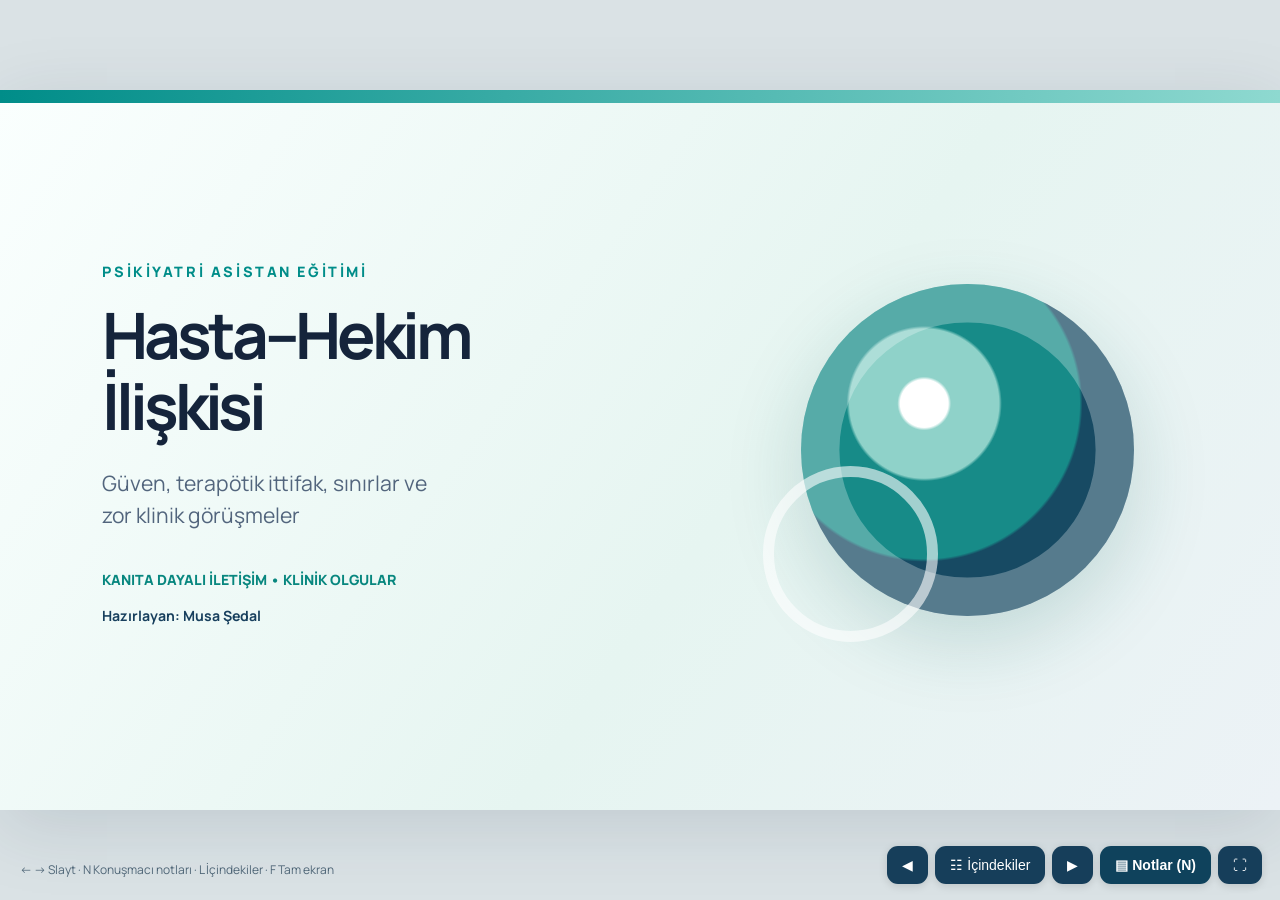
==== commit b77b2685: "Set presentation author to Musa Şedal" ====
--- a/hasta-hekim-iliskisi/index.html
+++ b/hasta-hekim-iliskisi/index.html
@@ -5,7 +5,7 @@
 .notes-toggle{background:#0f425c!important;color:white!important;font-weight:700}
 .notes-drawer{position:fixed;right:0;top:0;bottom:0;width:min(470px,100vw);background:#fff;box-shadow:-15px 0 45px #142d4066;z-index:1000;display:none;flex-direction:column;color:#192e3d}
 .notes-drawer.open{display:flex}.notes-head{padding:22px 26px 16px;background:#f0f6f8;border-bottom:1px solid #cbdbe2}.notes-head h2{font:800 20px Manrope,Arial,sans-serif;margin:0 0 8px}.notes-head small{color:#607889}.notes-actions{display:flex;gap:9px;padding:10px 20px;border-bottom:1px solid #ddd}.notes-actions button{cursor:pointer;padding:9px;border:1px solid #cad9df;border-radius:9px;background:white;color:#16394b}.notes-body{padding:12px 27px 45px;overflow-y:auto;line-height:1.65;font-size:16px}.notes-body p{margin:14px 0}.notes-body .src{font-size:13px;color:#637985}.notes-scrim{display:none;position:fixed;inset:0;background:#0a273044;z-index:999}.notes-scrim.open{display:block}@media print{.notes-drawer,.notes-scrim,.notes-toggle{display:none!important}}
-</style></head><body><main class="deck"><section class="slide cover" aria-label="Slayt 1"><div class="cover-inner"><div><span class="eyebrow">PSİKİYATRİ ASİSTAN EĞİTİMİ</span><h1>Hasta–Hekim<br>İlişkisi</h1><p>Güven, terapötik ittifak, sınırlar ve<br>zor klinik görüşmeler</p><p style="font-size:1.1vw;font-weight:800;color:#08877f;margin-top:3vw">KANITA DAYALI İLETİŞİM • KLİNİK OLGULAR</p></div><div class="orb" aria-hidden="true"></div></div></section><section class="slide content" aria-label="Slayt 2"><div class="head"><span class="eyebrow">GİRİŞ</span><span class="brand">KLİNİK PSİKİYATRİ • ASİSTAN SEMİNERİ</span></div><div class="area"><h1 class="heading">Öğrenim hedefleri</h1><div class="cards"><div class="card"><div class="n">01</div><p>Terapötik ittifakın bileşenlerini tanımlamak</p></div><div class="card"><div class="n">02</div><p>Empati, doğrulama ve klinik sınır koymayı uygulamak</p></div><div class="card"><div class="n">03</div><p>Aktarım, karşıaktarım ve ilişki kopmalarını fark etmek</p></div><div class="card"><div class="n">04</div><p>Zor görüşmelerde güvenliği, özerkliği ve etik ilkeyi korumak</p></div></div></div><div class="foot"><span class="source">Kaplan &amp; Sadock; NICE CG136</span><span class="num">02 / 42</span></div></section><section class="slide section" aria-label="Slayt 3"><div class="area"><span class="eyebrow">BÖLÜM 02</span><h1>Neden psikiyatride daha merkezî?</h1><p class="subtitle">Öykü ve ruhsal durum muayenesi büyük ölçüde görüşmeye dayanır</p></div><div class="chapter">02</div><div class="foot"><span class="source">Kaplan &amp; Sadock; NICE CG136</span><span class="num">03 / 42</span></div></section><section class="slide content" aria-label="Slayt 4"><div class="head"><span class="eyebrow">TEMELLER</span><span class="brand">KLİNİK PSİKİYATRİ • ASİSTAN SEMİNERİ</span></div><div class="area"><h1 class="heading">Terapötik ittifak: üç bileşen</h1><div class="cards"><div class="card"><div class="n">01</div><p><strong>Hedef</strong>: Ne için birlikte çalışıyoruz?</p></div><div class="card"><div class="n">02</div><p><strong>Görev</strong>: Hangi yöntemleri kabul ediyoruz?</p></div><div class="card"><div class="n">03</div><p><strong>Bağ</strong>: Güven, saygı ve işbirliği</p></div><div class="card"><div class="n">04</div><p>Hasta ile hekimin hedefleri farklı olabilir; farkı görünür kılmak gerekir</p></div></div></div><div class="foot"><span class="source">Bordin, 1979; NICE CG136</span><span class="num">04 / 42</span></div></section><section class="slide content" aria-label="Slayt 5"><div class="head"><span class="eyebrow">TEMELLER</span><span class="brand">KLİNİK PSİKİYATRİ • ASİSTAN SEMİNERİ</span></div><div class="area"><h1 class="heading">İttifak ile tedavi sonucu arasındaki ilişki</h1><div class="cards"><div class="card"><div class="n">01</div><p>Psikoterapi çalışmalarında ittifak ile sonuç arasında tutarlı pozitif ilişki vardır</p></div><div class="card"><div class="n">02</div><p>Korelasyon nedensellik kanıtı değildir</p></div><div class="card"><div class="n">03</div><p>İttifak hem müdahale öncesinde hem süreç içinde değerlendirilmelidir</p></div><div class="card"><div class="n">04</div><p>Farmakoterapide de güven, ortak karar ve izlem açısından klinik önemi vardır</p></div></div></div><div class="foot"><span class="source">Flückiger et al., Psychotherapy, 2018; NICE CG136</span><span class="num">05 / 42</span></div></section><section class="slide content" aria-label="Slayt 6"><div class="head"><span class="eyebrow">TEMELLER</span><span class="brand">KLİNİK PSİKİYATRİ • ASİSTAN SEMİNERİ</span></div><div class="area"><h1 class="heading">Terapötik ilişki ≠ arkadaşlık</h1><div class="cards"><div class="card"><div class="n">01</div><p>Profesyonel amaç ve rol asimetrisi vardır</p></div><div class="card"><div class="n">02</div><p>Sıcaklık + öngörülebilirlik + dürüstlük + sınır</p></div><div class="card"><div class="n">03</div><p>Aşırı mesafe güvensizlik, aşırı yakınlık rol karmaşası yaratabilir</p></div><div class="card"><div class="n">04</div><p>Klinik şefkat, kurtarıcı rolü üstlenmek anlamına gelmez</p></div></div></div><div class="foot"><span class="source">Kaplan &amp; Sadock; NICE CG136</span><span class="num">06 / 42</span></div></section><section class="slide section" aria-label="Slayt 7"><div class="area"><span class="eyebrow">BÖLÜM 03</span><h1>İlk 90 saniye: ilişkiyi kurmak</h1><p class="subtitle">Kendini ve rolünü tanıt; görüşme süresini açıkla</p></div><div class="chapter">03</div><div class="foot"><span class="source">NICE CG136 §1.3; NICE NG197</span><span class="num">07 / 42</span></div></section><section class="slide content" aria-label="Slayt 8"><div class="head"><span class="eyebrow">İLK GÖRÜŞME</span><span class="brand">KLİNİK PSİKİYATRİ • ASİSTAN SEMİNERİ</span></div><div class="area"><h1 class="heading">Dinleme mikrobecerileri</h1><div class="process"><div class="step"><span class="stepno">01</span><p>Açık uçlu soru → odaklanmış soru → özet</p></div><div class="step"><span class="stepno">02</span><p>Yansıtma: “Bunun sizi oldukça korkuttuğunu anlıyorum.”</p></div><div class="step"><span class="stepno">03</span><p>Sessizlik: yanıtı hastadan aceleyle çekip alma</p></div><div class="step"><span class="stepno">04</span><p>Sözsüz iletişim: dikkat, duruş, uygun göz teması, not alma dengesi</p></div></div></div><div class="foot"><span class="source">Kaplan &amp; Sadock; NICE CG136</span><span class="num">08 / 42</span></div></section><section class="slide content" aria-label="Slayt 9"><div class="head"><span class="eyebrow">İLK GÖRÜŞME</span><span class="brand">KLİNİK PSİKİYATRİ • ASİSTAN SEMİNERİ</span></div><div class="area"><h1 class="heading">Empati, sempati ve doğrulama</h1><div class="duo"><div class="panel"><label>01 / Kavram</label><p><strong>Empati</strong>: yaşantıyı hastanın perspektifinden anlamaya çalışma</p><p><strong>Sempati</strong>: hastaya üzülme veya onunla duygudaşlık kurma</p></div><div class="panel"><label>02 / Klinik yaklaşım</label><p><strong>Doğrulama</strong>: duygunun bağlamda anlaşılabilir olduğunu belirtme</p><p><strong>Onaylama değil</strong>: sanrıyı, riskli davranışı veya yanlış bilgiyi gerçek kabul etme</p></div></div></div><div class="foot"><span class="source">Kaplan &amp; Sadock; NICE CG136</span><span class="num">09 / 42</span></div></section><section class="slide content" aria-label="Slayt 10"><div class="head"><span class="eyebrow">İLK GÖRÜŞME</span><span class="brand">KLİNİK PSİKİYATRİ • ASİSTAN SEMİNERİ</span></div><div class="area"><h1 class="heading">Sorulması gereken iki soru</h1><div class="process"><div class="step"><span class="stepno">01</span><p>“Sizin için en zor olan kısmı ne?”</p></div><div class="step"><span class="stepno">02</span><p>“Bu görüşmeden ne olmasını umuyorsunuz?”</p></div><div class="step"><span class="stepno">03</span><p>Belirti kadar işlevsellik, bağlam ve kişisel anlamı araştır</p></div><div class="step"><span class="stepno">04</span><p>Hastanın anlatısına biyopsikososyal formülasyonla dön</p></div></div></div><div class="foot"><span class="source">Kaplan &amp; Sadock; NICE CG136</span><span class="num">10 / 42</span></div></section><section class="slide section" aria-label="Slayt 11"><div class="area"><span class="eyebrow">BÖLÜM 04</span><h1>Doğrulayıcı ve doğrulamayan dil</h1><p class="subtitle">Yararlı: “Bunun size çok gerçek geldiğini görüyorum.”</p></div><div class="chapter">04</div><div class="foot"><span class="source">Kaplan &amp; Sadock; NICE CG136</span><span class="num">11 / 42</span></div></section><section class="slide content" aria-label="Slayt 12"><div class="head"><span class="eyebrow">İLETİŞİM</span><span class="brand">KLİNİK PSİKİYATRİ • ASİSTAN SEMİNERİ</span></div><div class="area"><h1 class="heading">Kötü haber ve tanı konuşması</h1><div class="cards"><div class="card"><div class="n">01</div><p>Önce hastanın bildiğini ve öğrenmek istediğini sor</p></div><div class="card"><div class="n">02</div><p>Tanıyı etiket yerine klinik bulgular ve belirsizliklerle açıkla</p></div><div class="card"><div class="n">03</div><p>Bilgiyi küçük parçalarla ver, anlamayı kontrol et</p></div><div class="card"><div class="n">04</div><p>Duygu tepkisine alan aç, sonraki adımı birlikte belirle</p></div></div></div><div class="foot"><span class="source">NICE NG197</span><span class="num">12 / 42</span></div></section><section class="slide content" aria-label="Slayt 13"><div class="head"><span class="eyebrow">İLETİŞİM</span><span class="brand">KLİNİK PSİKİYATRİ • ASİSTAN SEMİNERİ</span></div><div class="area"><h1 class="heading">Ortak karar verme: üç konuşma</h1><div class="process"><div class="step"><span class="stepno">01</span><p><strong>Seçim</strong>: Birden fazla makul yol olduğunu belirt</p></div><div class="step"><span class="stepno">02</span><p><strong>Seçenek</strong>: Etkinlik, yan etki, maliyet ve izlem farklarını anlat</p></div><div class="step"><span class="stepno">03</span><p><strong>Karar</strong>: Hastanın değerleriyle uyumlu plan oluştur</p></div><div class="step"><span class="stepno">04</span><p>Karar ve yeniden değerlendirme zamanını dosyada kaydet</p></div></div></div><div class="foot"><span class="source">NICE NG197</span><span class="num">13 / 42</span></div></section><section class="slide content" aria-label="Slayt 14"><div class="head"><span class="eyebrow">İLETİŞİM</span><span class="brand">KLİNİK PSİKİYATRİ • ASİSTAN SEMİNERİ</span></div><div class="area"><h1 class="heading">Teach-back: anlaşıldı mı?</h1><div class="cards"><div class="card"><div class="n">01</div><p>“Anladınız mı?” sorusu tek başına yetersizdir</p></div><div class="card"><div class="n">02</div><p>“Ben doğru anlatabildim mi, ilacı nasıl kullanacağınızı kendi sözlerinizle anlatır mısınız?”</p></div><div class="card"><div class="n">03</div><p>Gerekirse daha sade ifadeyle yeniden açıkla</p></div><div class="card"><div class="n">04</div><p>Kontrolü hastaya sınav gibi hissettirme</p></div></div></div><div class="foot"><span class="source">NICE NG197 §1.2</span><span class="num">14 / 42</span></div></section><section class="slide section" aria-label="Slayt 15"><div class="area"><span class="eyebrow">BÖLÜM 05</span><h1>Aktarım (transference)</h1><p class="subtitle">Geçmiş önemli ilişki örüntülerinin hekimle ilişkide yeniden yaşanması</p></div><div class="chapter">05</div><div class="foot"><span class="source">Gabbard, Psychodynamic Psychiatry; Kaplan &amp; Sadock</span><span class="num">15 / 42</span></div></section><section class="slide content" aria-label="Slayt 16"><div class="head"><span class="eyebrow">PSİKODİNAMİK</span><span class="brand">KLİNİK PSİKİYATRİ • ASİSTAN SEMİNERİ</span></div><div class="area"><h1 class="heading">Karşıaktarım (countertransference)</h1><div class="cards"><div class="card"><div class="n">01</div><p>Hekimin hastaya yönelik duygusal, bedensel ve bilişsel tepkileri</p></div><div class="card"><div class="n">02</div><p>Kızgınlık, aşırı koruma isteği, sıkılma, çaresizlik, kurtarma dürtüsü</p></div><div class="card"><div class="n">03</div><p>Yargı değil veri: fark et, düzenle, süpervizyonda düşün</p></div><div class="card"><div class="n">04</div><p>Eyleme dökülürse sınır ve klinik karar sorunları doğurabilir</p></div></div></div><div class="foot"><span class="source">Gabbard; Kaplan &amp; Sadock</span><span class="num">16 / 42</span></div></section><section class="slide content" aria-label="Slayt 17"><div class="head"><span class="eyebrow">PSİKODİNAMİK</span><span class="brand">KLİNİK PSİKİYATRİ • ASİSTAN SEMİNERİ</span></div><div class="area"><h1 class="heading">Aktarım ve karşıaktarım: klinik örnek</h1><div class="case"><div class="case-sidebar"><span class="small">KLİNİK SENARYO</span><strong>Aktarım ve karşıaktarım: klinik örnek</strong></div><div class="case-main"><div class="case-row">Hasta: “Siz de diğer doktorlar gibi beni bırakacaksınız.”</div><div class="case-row">Hekimin iç tepkisi: savunmaya geçme veya sınırsız güvence verme isteği</div><div class="case-row">Yararlı yanıt: “Böyle bir endişe taşıdığınızı duyuyorum. Önceki deneyimlerde ne olmuştu?”</div><div class="case-row">Süreklilik, erişilebilirlik ve görüşme sınırları açıkça konuşulur</div></div></div></div><div class="foot"><span class="source">Kaplan &amp; Sadock; NICE CG136</span><span class="num">17 / 42</span></div></section><section class="slide content" aria-label="Slayt 18"><div class="head"><span class="eyebrow">PSİKODİNAMİK</span><span class="brand">KLİNİK PSİKİYATRİ • ASİSTAN SEMİNERİ</span></div><div class="area"><h1 class="heading">Savunma düzenekleri ile çalışma</h1><div class="cards"><div class="card"><div class="n">01</div><p>İnkâr, yansıtma, bölme, entelektüelleştirme, değersizleştirme</p></div><div class="card"><div class="n">02</div><p>Savunmayı utandırmadan işlevi ve bedeli üzerinden ele al</p></div><div class="card"><div class="n">03</div><p>Akut kriz sırasında yüzleştirme düzeyi sınırlı tutulur</p></div><div class="card"><div class="n">04</div><p>Yorumlama için güven, zamanlama ve ego kapasitesi önemlidir</p></div></div></div><div class="foot"><span class="source">Gabbard; Kaplan &amp; Sadock</span><span class="num">18 / 42</span></div></section><section class="slide section" aria-label="Slayt 19"><div class="area"><span class="eyebrow">BÖLÜM 06</span><h1>Terapötik çerçeve ve sınırlar</h1><p class="subtitle">Görüşme süresi, sıklığı, iletişim kanalı ve ulaşılabilirlik</p></div><div class="chapter">06</div><div class="foot"><span class="source">WPA Madrid Declaration; mesleki etik ilkeler</span><span class="num">19 / 42</span></div></section><section class="slide content" aria-label="Slayt 20"><div class="head"><span class="eyebrow">SINIRLAR</span><span class="brand">KLİNİK PSİKİYATRİ • ASİSTAN SEMİNERİ</span></div><div class="area"><h1 class="heading">Hekimin kendini açması: ne zaman?</h1><div class="duo"><div class="panel"><label>01 / Kavram</label><p>Hasta yararına açık bir klinik amaç taşımalı</p><p>Kısa, sınırlı, uygun ve tedavinin odağını değiştirmemeli</p></div><div class="panel"><label>02 / Klinik yaklaşım</label><p>Hastanın hekimi teselli etmesini gerektirmemeli</p><p>Paylaşmadan önce “Bu kimin ihtiyacını karşılıyor?” diye sor</p></div></div></div><div class="foot"><span class="source">Gabbard; mesleki etik ilkeler</span><span class="num">20 / 42</span></div></section><section class="slide section" aria-label="Slayt 21"><div class="area"><span class="eyebrow">BÖLÜM 07</span><h1>İttifak kopması (rupture) nasıl anlaşılır?</h1><p class="subtitle">Geri çekilme: sessizlik, onaylayıp uzaklaşma, randevu kaçırma</p></div><div class="chapter">07</div><div class="foot"><span class="source">Safran &amp; Muran, Negotiating the Therapeutic Alliance</span><span class="num">21 / 42</span></div></section><section class="slide content" aria-label="Slayt 22"><div class="head"><span class="eyebrow">ZOR GÖRÜŞMELER</span><span class="brand">KLİNİK PSİKİYATRİ • ASİSTAN SEMİNERİ</span></div><div class="area"><h1 class="heading">Öfkeli/ajite hasta: ilk yaklaşım</h1><div class="cards"><div class="card"><div class="n">01</div><p>Önce güvenlik, ortam ve yardım çağırma gereksinimi</p></div><div class="card"><div class="n">02</div><p>Sakin ses, açık beden duruşu, güvenli mesafe</p></div><div class="card"><div class="n">03</div><p>Tek bir kişinin iletişimi yönetmesi, somut seçenek sunulması</p></div><div class="card"><div class="n">04</div><p>Tehdit, küçümseme, güç mücadelesi ve ani temaslardan kaçınma</p></div></div></div><div class="foot"><span class="source">NICE NG10</span><span class="num">22 / 42</span></div></section><section class="slide content" aria-label="Slayt 23"><div class="head"><span class="eyebrow">ZOR GÖRÜŞMELER</span><span class="brand">KLİNİK PSİKİYATRİ • ASİSTAN SEMİNERİ</span></div><div class="area"><h1 class="heading">Paranoid ve psikotik yaşantılar</h1><div class="cards"><div class="card"><div class="n">01</div><p>Sanrısal içeriği onaylama veya tartışarak çürütmeye çalışma</p></div><div class="card"><div class="n">02</div><p>Duyguyu ve güvenlik gereksinimini doğrula</p></div><div class="card"><div class="n">03</div><p>Açıklamaları somut, kısa ve şeffaf tut</p></div><div class="card"><div class="n">04</div><p>Gerçeklik değerlendirmesi ve risk incelemesini sürdür</p></div></div></div><div class="foot"><span class="source">NICE CG136; Kaplan &amp; Sadock</span><span class="num">23 / 42</span></div></section><section class="slide content" aria-label="Slayt 24"><div class="head"><span class="eyebrow">ZOR GÖRÜŞMELER</span><span class="brand">KLİNİK PSİKİYATRİ • ASİSTAN SEMİNERİ</span></div><div class="area"><h1 class="heading">Manik hastada görüşme</h1><div class="cards"><div class="card"><div class="n">01</div><p>Kısa, somut ve tek konuya odaklanan sorular</p></div><div class="card"><div class="n">02</div><p>Uyaranı azalt, zaman ve davranış sınırlarını açık koy</p></div><div class="card"><div class="n">03</div><p>Taşkınlığa karşı meydan okuma yerine yapılandırma</p></div><div class="card"><div class="n">04</div><p>Karar verme kapasitesi ve riskleri ayrıca değerlendir</p></div></div></div><div class="foot"><span class="source">Kaplan &amp; Sadock; NICE CG136</span><span class="num">24 / 42</span></div></section><section class="slide content" aria-label="Slayt 25"><div class="head"><span class="eyebrow">ZOR GÖRÜŞMELER</span><span class="brand">KLİNİK PSİKİYATRİ • ASİSTAN SEMİNERİ</span></div><div class="area"><h1 class="heading">Kişilik örüntüleri ve yoğun duygular</h1><div class="cards"><div class="card"><div class="n">01</div><p>İlişkiyi idealleştirme/değersizleştirme döngüleri görülebilir</p></div><div class="card"><div class="n">02</div><p>Tutarlı ekip mesajları ve sınırlar kritik</p></div><div class="card"><div class="n">03</div><p>Duyguyu doğrula, davranışa uygun sınır koy</p></div><div class="card"><div class="n">04</div><p>“Manipülatif” gibi damgalayıcı ifadeler yerine gözlenen davranışı yaz</p></div></div></div><div class="foot"><span class="source">NICE CG136; klinik psikoterapi literatürü</span><span class="num">25 / 42</span></div></section><section class="slide content" aria-label="Slayt 26"><div class="head"><span class="eyebrow">ZOR GÖRÜŞMELER</span><span class="brand">KLİNİK PSİKİYATRİ • ASİSTAN SEMİNERİ</span></div><div class="area"><h1 class="heading">İlaç istemeyen veya tedaviyi bırakan hasta</h1><div class="cards"><div class="card"><div class="n">01</div><p>Önce gerekçeyi sor: yan etki, maliyet, inanç, önceki deneyim</p></div><div class="card"><div class="n">02</div><p>Uyumu ahlaki özellik değil dinamik davranış olarak değerlendir</p></div><div class="card"><div class="n">03</div><p>Risk–yarar, alternatifler ve tedavisizlik seçeneği anlatılır</p></div><div class="card"><div class="n">04</div><p>Kapasite ve acil risk durumlarını ayrıca ele al</p></div></div></div><div class="foot"><span class="source">NICE NG197</span><span class="num">26 / 42</span></div></section><section class="slide content" aria-label="Slayt 27"><div class="head"><span class="eyebrow">ZOR GÖRÜŞMELER</span><span class="brand">KLİNİK PSİKİYATRİ • ASİSTAN SEMİNERİ</span></div><div class="area"><h1 class="heading">İntihar düşüncesini konuşmak</h1><div class="cards"><div class="card"><div class="n">01</div><p>Doğrudan, sakin ve yargısız sorular kullan</p></div><div class="card"><div class="n">02</div><p>Düşünce, niyet, plan, erişim, geçmiş girişim ve koruyucular</p></div><div class="card"><div class="n">03</div><p>Tek bir risk puanı bireysel geleceği öngörmez</p></div><div class="card"><div class="n">04</div><p>Güvenlik planı, yakın izlem ve uygun bakım düzeyini belirle</p></div></div></div><div class="foot"><span class="source">NICE NG225 self-harm; NICE CG136</span><span class="num">27 / 42</span></div></section><section class="slide section" aria-label="Slayt 28"><div class="area"><span class="eyebrow">BÖLÜM 08</span><h1>Mahremiyet ve gizliliğin sınırları</h1><p class="subtitle">Hastanın özel yaşamı ve sağlık verileri korunur</p></div><div class="chapter">08</div><div class="foot"><span class="source">Türkiye Hasta Hakları Yönetmeliği; KVKK; NICE CG136</span><span class="num">28 / 42</span></div></section><section class="slide content" aria-label="Slayt 29"><div class="head"><span class="eyebrow">ETİK / HUKUK</span><span class="brand">KLİNİK PSİKİYATRİ • ASİSTAN SEMİNERİ</span></div><div class="area"><h1 class="heading">Aydınlatılmış onam ve karar verme kapasitesi</h1><div class="cards"><div class="card"><div class="n">01</div><p>Bilgi verme → anlama → değerlendirme → tercih bildirme</p></div><div class="card"><div class="n">02</div><p>Kapasite tanıya göre değil, karar ve zamana göre değerlendirilir</p></div><div class="card"><div class="n">03</div><p>Kapasite kaybı varsayımı yerine destekleyici karar yöntemleri</p></div><div class="card"><div class="n">04</div><p>Acil müdahale ve istem dışı uygulamalar için özgül hukuki dayanak gerekir</p></div></div></div><div class="foot"><span class="source">NICE NG108; Türkiye Hasta Hakları Yönetmeliği</span><span class="num">29 / 42</span></div></section><section class="slide content" aria-label="Slayt 30"><div class="head"><span class="eyebrow">ETİK / HUKUK</span><span class="brand">KLİNİK PSİKİYATRİ • ASİSTAN SEMİNERİ</span></div><div class="area"><h1 class="heading">Aile ve yakınlarla çalışma</h1><div class="cards"><div class="card"><div class="n">01</div><p>Hasta izni, gizlilik ve bağımsız görüşme hakkı</p></div><div class="card"><div class="n">02</div><p>Yakınlardan bilgi alma ile hastaya bilgi açıklama farklıdır</p></div><div class="card"><div class="n">03</div><p>Aile çatışmalarında taraf tutmama</p></div><div class="card"><div class="n">04</div><p>Aileyi tedavi planına uygun düzeyde katma</p></div></div></div><div class="foot"><span class="source">NICE CG136; Türkiye Hasta Hakları Yönetmeliği</span><span class="num">30 / 42</span></div></section><section class="slide content" aria-label="Slayt 31"><div class="head"><span class="eyebrow">ETİK / HUKUK</span><span class="brand">KLİNİK PSİKİYATRİ • ASİSTAN SEMİNERİ</span></div><div class="area"><h1 class="heading">Travma bilgili klinik ilişki</h1><div class="cards"><div class="card"><div class="n">01</div><p>Güvenlik ve öngörülebilirlik</p></div><div class="card"><div class="n">02</div><p>Seçim, işbirliği ve güçlendirme</p></div><div class="card"><div class="n">03</div><p>Tekrarlayan travmatik anlatımı gereksiz yere zorlamama</p></div><div class="card"><div class="n">04</div><p>Muayene, soru ve müdahalelerin amacını önceden açıklama</p></div></div></div><div class="foot"><span class="source">SAMHSA, Trauma-Informed Care; NICE CG136</span><span class="num">31 / 42</span></div></section><section class="slide section" aria-label="Slayt 32"><div class="area"><span class="eyebrow">BÖLÜM 09</span><h1>Poliklinikte 15–20 dakikalık ilişki odaklı görüşme</h1><p class="subtitle">0–2 dk: güven ve ortak gündem</p></div><div class="chapter">09</div><div class="foot"><span class="source">Pratik eğitim çerçevesi; NICE NG197</span><span class="num">32 / 42</span></div></section><section class="slide content" aria-label="Slayt 33"><div class="head"><span class="eyebrow">KLİNİK UYGULAMA</span><span class="brand">KLİNİK PSİKİYATRİ • ASİSTAN SEMİNERİ</span></div><div class="area"><h1 class="heading">Konsültasyon psikiyatrisinde ittifak</h1><div class="cards"><div class="card"><div class="n">01</div><p>Hasta çoğu zaman görüşmeyi kendisi istememiş olabilir</p></div><div class="card"><div class="n">02</div><p>“Sizi değerlendirmem istendi; sizin bakış açınızı da duymak istiyorum.”</p></div><div class="card"><div class="n">03</div><p>Tıbbi ekip ve psikiyatri arasındaki bilgi paylaşımını açıkla</p></div><div class="card"><div class="n">04</div><p>Somatik yakınmayı psikolojik diye peşinen etiketleme</p></div></div></div><div class="foot"><span class="source">Kaplan &amp; Sadock; NICE CG136</span><span class="num">33 / 42</span></div></section><section class="slide content" aria-label="Slayt 34"><div class="head"><span class="eyebrow">KLİNİK UYGULAMA</span><span class="brand">KLİNİK PSİKİYATRİ • ASİSTAN SEMİNERİ</span></div><div class="area"><h1 class="heading">İlişkiyi belgeleme: objektif not</h1><div class="cards"><div class="card"><div class="n">01</div><p>Gözlenen davranış: “Ses tonunu yükseltti, kapıya yöneldi”</p></div><div class="card"><div class="n">02</div><p>Hastanın öznel ifadesi: kısa, yerinde doğrudan alıntı</p></div><div class="card"><div class="n">03</div><p>Risk ve kapasite değerlendirmesinin gerekçesi</p></div><div class="card"><div class="n">04</div><p>Ortak plan, hastanın tercihi, reddi ve izlem düzeni</p></div></div></div><div class="foot"><span class="source">NICE NG197 §1.2.17; klinik kayıt ilkeleri</span><span class="num">34 / 42</span></div></section><section class="slide section" aria-label="Slayt 35"><div class="area"><span class="eyebrow">BÖLÜM 10</span><h1>Olgu 1: “Siz de beni önemsemiyorsunuz”</h1><p class="subtitle">32 yaş, depresif belirtiler, üçüncü başvuru</p></div><div class="chapter">10</div><div class="foot"><span class="source">Safran &amp; Muran; NICE CG136</span><span class="num">35 / 42</span></div></section><section class="slide content" aria-label="Slayt 36"><div class="head"><span class="eyebrow">OLGU TARTIŞMALARI</span><span class="brand">KLİNİK PSİKİYATRİ • ASİSTAN SEMİNERİ</span></div><div class="area"><h1 class="heading">Olgu 2: sanrısal kuşku ve tedavi reddi</h1><div class="case"><div class="case-sidebar"><span class="small">KLİNİK SENARYO</span><strong>Olgu 2: sanrısal kuşku ve tedavi reddi</strong></div><div class="case-main"><div class="case-row">24 yaş, ilk epizod psikoz; “İlaçlar beni kontrol edecek.”</div><div class="case-row">Tartışmak mı, duyguyu doğrulamak mı?</div><div class="case-row">İttifak için ortak hedef: korkunun ve uykusuzluğun azalması</div><div class="case-row">Risk, kapasite ve tedavi seçenekleri ayrı değerlendirilir</div></div></div></div><div class="foot"><span class="source">NICE CG136; NICE NG197</span><span class="num">36 / 42</span></div></section><section class="slide content" aria-label="Slayt 37"><div class="head"><span class="eyebrow">OLGU TARTIŞMALARI</span><span class="brand">KLİNİK PSİKİYATRİ • ASİSTAN SEMİNERİ</span></div><div class="area"><h1 class="heading">Olgu 3: sınır ve karşıaktarım</h1><div class="case"><div class="case-sidebar"><span class="small">KLİNİK SENARYO</span><strong>Olgu 3: sınır ve karşıaktarım</strong></div><div class="case-main"><div class="case-row">26 yaş, yoğun terk edilme korkusu</div><div class="case-row">Hekimin kişisel telefonunu istiyor; ulaşamazsa kendine zarar vereceğini söylüyor</div><div class="case-row">Hekimde suçluluk ve kurtarma isteği oluşuyor</div><div class="case-row">Plan: anlık risk değerlendirmesi + ekip temelli kriz planı + net iletişim sınırları</div></div></div></div><div class="foot"><span class="source">NICE NG225; mesleki etik ilkeler</span><span class="num">37 / 42</span></div></section><section class="slide content" aria-label="Slayt 38"><div class="head"><span class="eyebrow">OLGU TARTIŞMALARI</span><span class="brand">KLİNİK PSİKİYATRİ • ASİSTAN SEMİNERİ</span></div><div class="area"><h1 class="heading">Rol oynama: 3 dakikalık uygulama</h1><div class="cards"><div class="card"><div class="n">01</div><p>Hekim, hasta ve gözlemci rollerini dağıt</p></div><div class="card"><div class="n">02</div><p>Hekim: gündemi kur, duyguyu doğrula, ortak karar oluştur</p></div><div class="card"><div class="n">03</div><p>Gözlemci: söz kesme, yargılama, açık soru ve sınırları izle</p></div><div class="card"><div class="n">04</div><p>Geri bildirim: önce etkili davranış, sonra tek gelişim hedefi</p></div></div></div><div class="foot"><span class="source">NICE NG197: uygulamalı eğitim</span><span class="num">38 / 42</span></div></section><section class="slide section" aria-label="Slayt 39"><div class="area"><span class="eyebrow">BÖLÜM 11</span><h1>Asistan için görüşme kontrol listesi</h1><p class="subtitle">Hasta kendini ifade edebildi mi?</p></div><div class="chapter">11</div><div class="foot"><span class="source">Kaplan &amp; Sadock; NICE CG136</span><span class="num">39 / 42</span></div></section><section class="slide content" aria-label="Slayt 40"><div class="head"><span class="eyebrow">DEĞERLENDİRME</span><span class="brand">KLİNİK PSİKİYATRİ • ASİSTAN SEMİNERİ</span></div><div class="area"><h1 class="heading">Beş temel mesaj</h1><div class="process"><div class="step"><span class="stepno">01</span><p>İlişki klinik işlemin ön koşulu değil, bir parçasıdır</p></div><div class="step"><span class="stepno">02</span><p>Empati yanlış inancı onaylamak değildir</p></div><div class="step"><span class="stepno">03</span><p>İttifak kopması fark edilip onarılabilir</p></div><div class="step"><span class="stepno">04</span><p>Profesyonel sınırlar terapötik güveni korur</p></div><div class="step"><span class="stepno">05</span><p>Güvenlik, özerklik, kanıt ve etik birlikte düşünülür</p></div></div></div><div class="foot"><span class="source">Kaplan &amp; Sadock; NICE CG136</span><span class="num">40 / 42</span></div></section><section class="slide section" aria-label="Slayt 41"><div class="area"><span class="eyebrow">BÖLÜM 12</span><h1>Temel kaynaklar I</h1><p class="subtitle">NICE CG136. Service user experience in adult mental health (2011)</p></div><div class="chapter">12</div><div class="foot"><span class="source">https://www.nice.org.uk/guidance/cg136 | https://www.nice.org.uk/guidance/ng197 | https://www.nice.org.uk/guidance/ng10</span><span class="num">41 / 42</span></div></section><section class="slide content" aria-label="Slayt 42"><div class="head"><span class="eyebrow">KAYNAKLAR</span><span class="brand">KLİNİK PSİKİYATRİ • ASİSTAN SEMİNERİ</span></div><div class="area"><h1 class="heading">Temel kaynaklar II</h1><div class="cards"><div class="card"><div class="n">01</div><p>Bordin ES. The generalizability of the psychoanalytic concept of the working alliance. 1979</p></div><div class="card"><div class="n">02</div><p>Flückiger C et al. The alliance in adult psychotherapy: a meta-analytic synthesis. 2018</p></div><div class="card"><div class="n">03</div><p>Gabbard GO. Psychodynamic Psychiatry in Clinical Practice</p></div><div class="card"><div class="n">04</div><p>Kaplan &amp; Sadock’s Synopsis of Psychiatry; SAMHSA Trauma-Informed Care</p></div></div></div><div class="foot"><span class="source">Bordin 1979; Flückiger et al. 2018; Gabbard; Kaplan &amp; Sadock</span><span class="num">42 / 42</span></div></section></main><div class="help">← → Slayt · N Konuşmacı notları · L İçindekiler · F Tam ekran</div><nav class="toolbar"><button id="previous">◀</button><button id="list">☷ İçindekiler</button><button id="next">▶</button><button id="notes-toggle" class="notes-toggle" title="Yalnızca açıldığında notları gösterir">▤ Notlar (N)</button><button id="fullscreen">⛶</button></nav><div class="index"><button id="close" class="close">Kapat ✕</button><h2>Sunum içindekiler</h2><button data-j="0">01 · Psikiyatride hasta–hekim ilişkisi</button><button data-j="1">02 · Öğrenim hedefleri</button><button data-j="2">03 · Neden psikiyatride daha merkezî?</button><button data-j="3">04 · Terapötik ittifak: üç bileşen</button><button data-j="4">05 · İttifak ile tedavi sonucu arasındaki ilişki</button><button data-j="5">06 · Terapötik ilişki ≠ arkadaşlık</button><button data-j="6">07 · İlk 90 saniye: ilişkiyi kurmak</button><button data-j="7">08 · Dinleme mikrobecerileri</button><button data-j="8">09 · Empati, sempati ve doğrulama</button><button data-j="9">10 · Sorulması gereken iki soru</button><button data-j="10">11 · Doğrulayıcı ve doğrulamayan dil</button><button data-j="11">12 · Kötü haber ve tanı konuşması</button><button data-j="12">13 · Ortak karar verme: üç konuşma</button><button data-j="13">14 · Teach-back: anlaşıldı mı?</button><button data-j="14">15 · Aktarım (transference)</button><button data-j="15">16 · Karşıaktarım (countertransference)</button><button data-j="16">17 · Aktarım ve karşıaktarım: klinik örnek</button><button data-j="17">18 · Savunma düzenekleri ile çalışma</button><button data-j="18">19 · Terapötik çerçeve ve sınırlar</button><button data-j="19">20 · Hekimin kendini açması: ne zaman?</button><button data-j="20">21 · İttifak kopması (rupture) nasıl anlaşılır?</button><button data-j="21">22 · Öfkeli/ajite hasta: ilk yaklaşım</button><button data-j="22">23 · Paranoid ve psikotik yaşantılar</button><button data-j="23">24 · Manik hastada görüşme</button><button data-j="24">25 · Kişilik örüntüleri ve yoğun duygular</button><button data-j="25">26 · İlaç istemeyen veya tedaviyi bırakan hasta</button><button data-j="26">27 · İntihar düşüncesini konuşmak</button><button data-j="27">28 · Mahremiyet ve gizliliğin sınırları</button><button data-j="28">29 · Aydınlatılmış onam ve karar verme kapasitesi</button><button data-j="29">30 · Aile ve yakınlarla çalışma</button><button data-j="30">31 · Travma bilgili klinik ilişki</button><button data-j="31">32 · Poliklinikte 15–20 dakikalık ilişki odaklı görüşme</button><button data-j="32">33 · Konsültasyon psikiyatrisinde ittifak</button><button data-j="33">34 · İlişkiyi belgeleme: objektif not</button><button data-j="34">35 · Olgu 1: “Siz de beni önemsemiyorsunuz”</button><button data-j="35">36 · Olgu 2: sanrısal kuşku ve tedavi reddi</button><button data-j="36">37 · Olgu 3: sınır ve karşıaktarım</button><button data-j="37">38 · Rol oynama: 3 dakikalık uygulama</button><button data-j="38">39 · Asistan için görüşme kontrol listesi</button><button data-j="39">40 · Beş temel mesaj</button><button data-j="40">41 · Temel kaynaklar I</button><button data-j="41">42 · Temel kaynaklar II</button></div><script>let at=0;const slides=[...document.querySelectorAll('.slide')];function show(i){at=Math.max(0,Math.min(i,slides.length-1));slides.forEach((x,j)=>x.classList.toggle('on',j===at));history.replaceState(null,'','#slayt-'+(at+1))}show(Math.max(0,(Number(location.hash.replace(/\D/g,''))||1)-1));function list(){document.querySelector('.index').classList.toggle('on')}document.getElementById('previous').onclick=()=>show(at-1);document.getElementById('next').onclick=()=>show(at+1);document.getElementById('list').onclick=list;document.getElementById('close').onclick=list;document.getElementById('fullscreen').onclick=()=>{if(document.fullscreenElement)document.exitFullscreen();else document.documentElement.requestFullscreen?.()};document.querySelectorAll('[data-j]').forEach(x=>x.onclick=()=>{show(+x.dataset.j);list()});document.addEventListener('keydown',e=>{if(['ArrowRight','PageDown',' '].includes(e.key)){e.preventDefault();show(at+1)}if(['ArrowLeft','PageUp'].includes(e.key)){e.preventDefault();show(at-1)}if(e.key.toLowerCase()==='l')list();if(e.key.toLowerCase()==='f')document.getElementById('fullscreen').click();if(e.key==='Escape')document.querySelector('.index').classList.remove('on')});let sx=null;document.addEventListener('touchstart',e=>sx=e.touches[0].clientX,{passive:true});document.addEventListener('touchend',e=>{if(sx!==null&&Math.abs(e.changedTouches[0].clientX-sx)>55)show(at+(e.changedTouches[0].clientX<sx?1:-1));sx=null},{passive:true});</script><div id="notes-scrim" class="notes-scrim"></div><aside id="notes-drawer" class="notes-drawer" role="dialog" aria-label="Konuşmacı notları"><div class="notes-head"><h2>Konuşmacı notları</h2><small id="notes-counter">Slayt 1 / 42</small></div><div class="notes-actions"><button id="notes-close">✕ Kapat (N)</button><button id="notes-pop">↗ Sunucu penceresi</button></div><div class="notes-body" id="notes-body"></div></aside><script id="embedded-notes-js">const speakerNotes=[{"title": "1. Psikiyatride hasta–hekim ilişkisi", "html": "<p>Ana mesaj: psikiyatride ilişki yalnızca bilgi toplamanın aracı değildir; değerlendirme, güvenlik, tedaviye katılım ve değişimin gerçekleştiği zemindir. Sunum 45–60 dakikalık asistan semineri için tasarlanmıştır.<\/p><p class=\"src\"><b>Temel kaynak:<\/b> Kaplan &amp; Sadock, Synopsis of Psychiatry; NICE CG136<\/p>"}, {"title": "2. Öğrenim hedefleri", "html": "<p>Katılımcılardan yakın zamanda güçlandıkları bir klinik görüşmeyi düşünmelerini isteyin. Bu olayda hastanın davranışından önce ilişkide ne yaşandığına bakacağız.<\/p><p class=\"src\"><b>Temel kaynak:<\/b> Kaplan &amp; Sadock; NICE CG136<\/p>"}, {"title": "3. Neden psikiyatride daha merkezî?", "html": "<p>Örneğin psikotik belirtileri olan bir hasta, hekimi tehdit olarak yorumlayabilir. Hekimin konuşma biçimi hem bilgi elde etmeyi hem güvenli değerlendirmeyi etkiler. Bununla birlikte iyi ilişki tanısal titizliğin yerine geçmez.<\/p><p class=\"src\"><b>Temel kaynak:<\/b> Kaplan &amp; Sadock; NICE CG136<\/p>"}, {"title": "4. Terapötik ittifak: üç bileşen", "html": "<p>Bordin modelini anlatın. Örnek: hekim antipsikotik başlanmasını isterken hasta sadece uykusunun düzelmesini isteyebilir. İlk adım anlaşmazlığı yok saymak değil ortak amaç belirlemektir.<\/p><p class=\"src\"><b>Temel kaynak:<\/b> Bordin, 1979; NICE CG136<\/p>"}, {"title": "5. İttifak ile tedavi sonucu arasındaki ilişki", "html": "<p>Flückiger ve arkadaşlarının meta-analizleri, farklı psikoterapi biçimlerinde ilişki ile sonuç arasında orta düzeyde bir ilişki bulur. Bir ölçek puanını tek başına tedavinin başarı ölçütü saymayın.<\/p><p class=\"src\"><b>Temel kaynak:<\/b> Flückiger et al., Psychotherapy, 2018; NICE CG136<\/p>"}, {"title": "6. Terapötik ilişki ≠ arkadaşlık", "html": "<p>Hekim hastayı yargılamadan destekleyebilir; buna karşın karşılıklı özel yaşam paylaşımı, sosyal medya teması ve özel iyilikler ilişkiyi karmaşıklaştırabilir. Sınır ihlali ile esnek fakat gerekçeli sınır geçişini ayırın.<\/p><p class=\"src\"><b>Temel kaynak:<\/b> Kaplan &amp; Sadock; NICE CG136<\/p>"}, {"title": "7. İlk 90 saniye: ilişkiyi kurmak", "html": "<p>Örnek başlangıç: “Ben psikiyatri asistanı hekimim. Yaklaşık 25 dakikamız var. Önce sizi dinleyeceğim, sonra birlikte bir plan oluşturacağız.” Görüşmeye refakatçi eşlik ediyorsa hastanın tek başına konuşabilmesi için zaman ayırın.<\/p><p class=\"src\"><b>Temel kaynak:<\/b> NICE CG136 §1.3; NICE NG197<\/p>"}, {"title": "8. Dinleme mikrobecerileri", "html": "<p>Hastanın sözcüklerini kullanmak çoğu zaman jargon kullanmaktan daha etkilidir. Yansıtma hastaya katılmak değildir. Sessizliği klinik bağlam ve kültürel özelliklere göre kullanın.<\/p><p class=\"src\"><b>Temel kaynak:<\/b> Kaplan &amp; Sadock; NICE CG136<\/p>"}, {"title": "9. Empati, sempati ve doğrulama", "html": "<p>Örnek: “İzlendiğinizi hissetmek çok korkutucu olabilir” demek deneyimi doğrular; “Evet, sizi izliyorlar” demek sanrısal içeriği pekiştirir. Klinik empati nesnelliği korur.<\/p><p class=\"src\"><b>Temel kaynak:<\/b> Kaplan &amp; Sadock; NICE CG136<\/p>"}, {"title": "10. Sorulması gereken iki soru", "html": "<p>Hasta “çok kötüyüm” dediğinde depresif belirtiler kadar iş kaybı, ilişkiler ve önceki sağlık deneyimlerini öğrenin. Hastanın gündemi tanısal görüşmeden bağımsız değildir.<\/p><p class=\"src\"><b>Temel kaynak:<\/b> Kaplan &amp; Sadock; NICE CG136<\/p>"}, {"title": "11. Doğrulayıcı ve doğrulamayan dil", "html": "<p>İkinci örnek özellikle travmatik öyküde hastanın tecrübesini sahiplenme izlenimi verebilir. Daha ölçülü olan “Söylediklerinizden bunun ne kadar zor olduğunu anlıyorum” ifadesidir.<\/p><p class=\"src\"><b>Temel kaynak:<\/b> Kaplan &amp; Sadock; NICE CG136<\/p>"}, {"title": "12. Kötü haber ve tanı konuşması", "html": "<p>“Şizofreni” tanısını söylemek gerektiğinde bunu bir kimlik etiketi gibi kullanmayın. “Şu belirtileri birlikte değerlendirdiğimizde bu tanı üzerinde duruyoruz; tedavi seçenekleri var” biçiminde açıklayın. Gerektiğinde tanısal belirsizliği koruyun.<\/p><p class=\"src\"><b>Temel kaynak:<\/b> NICE NG197<\/p>"}, {"title": "13. Ortak karar verme: üç konuşma", "html": "<p>Antidepresan başlanırken hastanın cinsel yan etki, sedasyon ya da kilo artışıyla ilgili öncelikleri sorulmalıdır. Akut tehlike ve kapasite sorunları karar sürecini değiştirebilir, ama gereksiz paternalizmi haklı kılmaz.<\/p><p class=\"src\"><b>Temel kaynak:<\/b> NICE NG197<\/p>"}, {"title": "14. Teach-back: anlaşıldı mı?", "html": "<p>Özellikle çoklu ilaç, doz titrasyonu ve acil başvuru belirtilerinde kullanın. Hastanın yeniden anlatamaması onun yetersizliğinden çok anlatımın gözden geçirilmesi gerektiğini gösterebilir.<\/p><p class=\"src\"><b>Temel kaynak:<\/b> NICE NG197 §1.2<\/p>"}, {"title": "15. Aktarım (transference)", "html": "<p>Örnek: hekim 10 dakika geciktiğinde hasta bunu “Beni de terk ettiniz” şeklinde yorumlayabilir. Önce gecikmenin gerçek etkisini kabul edin, ardından tekrarlayan örüntüyü keşfedin. Hasta davranışını otomatik olarak aktarım saymak klinik hatadır.<\/p><p class=\"src\"><b>Temel kaynak:<\/b> Gabbard, Psychodynamic Psychiatry; Kaplan &amp; Sadock<\/p>"}, {"title": "16. Karşıaktarım (countertransference)", "html": "<p>Görüşmede “Bu hastadan kaçınmak istiyorum” tepkisi oluşursa yorgunluk, geçmiş deneyimler ve hastanın ilişki örüntüsü birlikte incelenmelidir. Karşıaktarım tanısal kestirme yol değildir.<\/p><p class=\"src\"><b>Temel kaynak:<\/b> Gabbard; Kaplan &amp; Sadock<\/p>"}, {"title": "17. Aktarım ve karşıaktarım: klinik örnek", "html": "<p>Hekimin “Asla sizi bırakmam” demesi gerçekçi olmayan bir vaattir. “Takip planımızı birlikte yapabiliriz, değişiklik olursa sizi bilgilendireceğiz” daha güvenli ve öngörülebilirdir.<\/p><p class=\"src\"><b>Temel kaynak:<\/b> Kaplan &amp; Sadock; NICE CG136<\/p>"}, {"title": "18. Savunma düzenekleri ile çalışma", "html": "<p>Hasta “Herkes bana kötü davranıyor” dediğinde doğrudan “Bu projeksiyon” demek yerine, “Bu deneyim sizde ne hissettirdi, benzer durumlar oluyor mu?” diye sorun. Savunmaların bir işlevi olduğunu hatırlayın.<\/p><p class=\"src\"><b>Temel kaynak:<\/b> Gabbard; Kaplan &amp; Sadock<\/p>"}, {"title": "19. Terapötik çerçeve ve sınırlar", "html": "<p>Hastanın sosyal medyada takip isteğini kabul etmeme gerekçesini yargılamadan açıklayın. Hediye için kurum politikası, değer, bağlam ve güç asimetrisini göz önüne alın. Cinsel/romantik ilişki etik açıdan kesinlikle kabul edilemez.<\/p><p class=\"src\"><b>Temel kaynak:<\/b> WPA Madrid Declaration; mesleki etik ilkeler<\/p>"}, {"title": "20. Hekimin kendini açması: ne zaman?", "html": "<p>Örnek: hasta “Siz de hiç kaygı yaşadınız mı?” dediğinde kişisel yaşam öyküsüne geçmek yerine, “Bu soruyu sormanıza ne yol açtı?” diye araştırın. Uygun ise kısa genel bir yanıt verilebilir.<\/p><p class=\"src\"><b>Temel kaynak:<\/b> Gabbard; mesleki etik ilkeler<\/p>"}, {"title": "21. İttifak kopması (rupture) nasıl anlaşılır?", "html": "<p>“İlaçları anlatırken sizi yeterince dinlemediğimi düşünüyor olabilirsiniz. Bunu konuşmak isterim.” Hastanın farklı perspektifini kabul etmek profesyonel otorite kaybı değildir.<\/p><p class=\"src\"><b>Temel kaynak:<\/b> Safran &amp; Muran, Negotiating the Therapeutic Alliance<\/p>"}, {"title": "22. Öfkeli/ajite hasta: ilk yaklaşım", "html": "<p>Ajitasyonu yalnızca psikiyatrik kabul etmeyin; deliryum, intoksikasyon, hipoglisemi ve diğer tıbbi nedenleri değerlendirin. De-eskalasyon başarısız olur ve yakın zarar riski doğarsa kurum protokollerine göre en az kısıtlayıcı müdahaleyi seçin.<\/p><p class=\"src\"><b>Temel kaynak:<\/b> NICE NG10<\/p>"}, {"title": "23. Paranoid ve psikotik yaşantılar", "html": "<p>“Seslerin size çok korkutucu geldiğini anlıyorum; ben şu an aynı sesi duymuyorum. Sizi güvende tutacak seçenekleri konuşalım.” İşitsel varsanının içeriğini, komut niteliğini ve eyleme geçme riskini ayrıca değerlendirin.<\/p><p class=\"src\"><b>Temel kaynak:<\/b> NICE CG136; Kaplan &amp; Sadock<\/p>"}, {"title": "24. Manik hastada görüşme", "html": "<p>“Sizi dinlemek istiyorum; aynı anda birçok konuya geçiyoruz. Önce uykunuzu sonra tedavi planını konuşalım.” Sadece iyi ilişkiyle dürtüsellik ve içgörü sorunlarını çözmeyi beklemeyin.<\/p><p class=\"src\"><b>Temel kaynak:<\/b> Kaplan &amp; Sadock; NICE CG136<\/p>"}, {"title": "25. Kişilik örüntüleri ve yoğun duygular", "html": "<p>“Şu anda kendinizi terk edilmiş hissediyor olabilirsiniz. Görüşmemizin saatini koruyacağım ve krizde başvuracağınız yolu netleştireceğiz.” Hastanın ihtiyacını küçümsemeden sınır koymayı gösterin.<\/p><p class=\"src\"><b>Temel kaynak:<\/b> NICE CG136; klinik psikoterapi literatürü<\/p>"}, {"title": "26. İlaç istemeyen veya tedaviyi bırakan hasta", "html": "<p>“İlacı bırakmanıza ne yol açtı?” sorusu “Neden sözümü dinlemediniz?” sorusundan daha fazla veri üretir. Ortak karar verme her isteğe onay verme değildir.<\/p><p class=\"src\"><b>Temel kaynak:<\/b> NICE NG197<\/p>"}, {"title": "27. İntihar düşüncesini konuşmak", "html": "<p>Örnek: “Son günlerde yaşamınıza son vermeyi düşündünüz mü? Bunu gerçekleştirmek için planınız var mı?” Gizlilik sınırları ve gerekli destek kişilerinin katılımı açıkça açıklanmalıdır. Güvenlik sözleşmesi tek başına risk yönetimi yerine geçmez.<\/p><p class=\"src\"><b>Temel kaynak:<\/b> NICE NG225 self-harm; NICE CG136<\/p>"}, {"title": "28. Mahremiyet ve gizliliğin sınırları", "html": "<p>Türkiye’de ilgili Hasta Hakları Yönetmeliği, KVKK ve diğer güncel mevzuatla kurumsal protokoller birlikte ele alınır. İstisnaları her durumda otomatik ve sınırsız paylaşım gibi sunmayın.<\/p><p class=\"src\"><b>Temel kaynak:<\/b> Türkiye Hasta Hakları Yönetmeliği; KVKK; NICE CG136<\/p>"}, {"title": "29. Aydınlatılmış onam ve karar verme kapasitesi", "html": "<p>Bir psikotik bozukluk tanısı tek başına tüm kararlarda kapasite kaybı anlamına gelmez. Hastanın seçeneği değerlendirebilmesi, sonuçları tartabilmesi ve istikrarlı bir tercih sunabilmesi incelenir. Türkiye’de hukuki kararlar için güncel mevzuat ve kurum hukuki danışmanlığı esas alınmalıdır.<\/p><p class=\"src\"><b>Temel kaynak:<\/b> NICE NG108; Türkiye Hasta Hakları Yönetmeliği<\/p>"}, {"title": "30. Aile ve yakınlarla çalışma", "html": "<p>Hasta aileden destek isteyebilir ancak erişkin hastanın tanısını otomatik olarak ailesine açıklamak uygun değildir. Önce izin isteyin ve paylaşılacak kapsamı konuşun. Acil güvenlik ve hukuki istisnalar ayrı değerlendirilir.<\/p><p class=\"src\"><b>Temel kaynak:<\/b> NICE CG136; Türkiye Hasta Hakları Yönetmeliği<\/p>"}, {"title": "31. Travma bilgili klinik ilişki", "html": "<p>Travma öyküsü olan hastaya ayrıntılı olayı ilk görüşmede anlatma baskısı kurmayın. Kontrol duygusu önemli bir terapötik araçtır. Kişinin kültürel ve sosyal bağlamı da ele alınmalıdır.<\/p><p class=\"src\"><b>Temel kaynak:<\/b> SAMHSA, Trauma-Informed Care; NICE CG136<\/p>"}, {"title": "32. Poliklinikte 15–20 dakikalık ilişki odaklı görüşme", "html": "<p>Bu süreler pratik bir eğitim şablonudur; klinik kılavuzun zorunlu standardı değildir. Yüksek riskli ya da karmaşık hastada süre ve bakım organizasyonu genişletilmelidir.<\/p><p class=\"src\"><b>Temel kaynak:<\/b> Pratik eğitim çerçevesi; NICE NG197<\/p>"}, {"title": "33. Konsültasyon psikiyatrisinde ittifak", "html": "<p>“Tetkikleriniz normal, sorun psikolojik” biçimindeki bir açılış ittifakı zedeleyebilir. Değerlendirme isteğinin kaynağına ve hastanın kaygısına açıklık getirin. Hasta ve ekibin hedefleri çelişebilir.<\/p><p class=\"src\"><b>Temel kaynak:<\/b> Kaplan &amp; Sadock; NICE CG136<\/p>"}, {"title": "34. İlişkiyi belgeleme: objektif not", "html": "<p>“Hasta manipülatif” yerine “Görüşme süresi uzatılmayınca ses tonunu yükseltti; kendine zarar verme düşüncesi ifade etti, risk yeniden değerlendirildi” gibi kayıt somut ve klinik olarak yararlıdır.<\/p><p class=\"src\"><b>Temel kaynak:<\/b> NICE NG197 §1.2.17; klinik kayıt ilkeleri<\/p>"}, {"title": "35. Olgu 1: “Siz de beni önemsemiyorsunuz”", "html": "<p>Örnek yanıt: “Bekletildiğiniz için özür dilerim. Bunun sizi önemsenmediğiniz duygusuna götürdüğünü fark ediyorum. Öncelikle bugün sizin için en önemli konuyu konuşalım.” Rol canlandırmada savunmacı yanıtla kıyaslayın.<\/p><p class=\"src\"><b>Temel kaynak:<\/b> Safran &amp; Muran; NICE CG136<\/p>"}, {"title": "36. Olgu 2: sanrısal kuşku ve tedavi reddi", "html": "<p>Örnek yanıt: “Kontrolünüzü kaybetmekten endişe ettiğinizi anlıyorum. İlacın ne yapacağını ve hangi yan etkileri olabileceğini açıkça konuşalım. Karar verme sürecinde sizin görüşünüz önemli.” Acil risk varsa farklı bakım yolu gerekebilir.<\/p><p class=\"src\"><b>Temel kaynak:<\/b> NICE CG136; NICE NG197<\/p>"}, {"title": "37. Olgu 3: sınır ve karşıaktarım", "html": "<p>Önce ifade edilen kendine zarar riskini acil olarak değerlendirin. Sadece sınır ihlali gibi görmeyin. Kişisel numara paylaşmak yerine resmi başvuru kanalları ve izlem düzeni sunun; karşıaktarım için süpervizyon alın.<\/p><p class=\"src\"><b>Temel kaynak:<\/b> NICE NG225; mesleki etik ilkeler<\/p>"}, {"title": "38. Rol oynama: 3 dakikalık uygulama", "html": "<p>Katılımcıların 90 saniye görüşme ve 90 saniye geri bildirim yapmasını sağlayın. Sadece teorik yanıt değil kullanılabilir cümle üretmelerini isteyin.<\/p><p class=\"src\"><b>Temel kaynak:<\/b> NICE NG197: uygulamalı eğitim<\/p>"}, {"title": "39. Asistan için görüşme kontrol listesi", "html": "<p>Bu kontrol listesi geçerlenmiş bir ölçek değildir, eğitim amaçlıdır. Önemli bir görüşmeden sonra bir dakikalık öz değerlendirme için kullanılabilir.<\/p><p class=\"src\"><b>Temel kaynak:<\/b> Kaplan &amp; Sadock; NICE CG136<\/p>"}, {"title": "40. Beş temel mesaj", "html": "<p>Bitirirken katılımcılara klinikte ertesi gün kullanacakları tek bir cümleyi seçmelerini isteyin: “Bu görüşmeden ne bekliyorsunuz?” veya “Bunu doğru anladım mı?”<\/p><p class=\"src\"><b>Temel kaynak:<\/b> Kaplan &amp; Sadock; NICE CG136<\/p>"}, {"title": "41. Temel kaynaklar I", "html": "<p>NICE önerileri Birleşik Krallık bağlamında geliştirilmiştir. Türkiye’de uygulama için ulusal mevzuat ve kurumsal protokoller esas alınır.<\/p><p class=\"src\"><b>Temel kaynak:<\/b> https://www.nice.org.uk/guidance/cg136 | https://www.nice.org.uk/guidance/ng197 | https://www.nice.org.uk/guidance/ng10<\/p>"}, {"title": "42. Temel kaynaklar II", "html": "<p>Sunumun araştırma kanıtı ile klinik öğretim önerilerini ayırın. Dinamik kavramlar açıklayıcı klinik modellerdir; tüm fenomenlerin kesin nedensel açıklaması olarak sunulmamalıdır.<\/p><p class=\"src\"><b>Temel kaynak:<\/b> Bordin 1979; Flückiger et al. 2018; Gabbard; Kaplan &amp; Sadock<\/p>"}];
+</style></head><body><main class="deck"><section class="slide cover" aria-label="Slayt 1"><div class="cover-inner"><div><span class="eyebrow">PSİKİYATRİ ASİSTAN EĞİTİMİ</span><h1>Hasta–Hekim<br>İlişkisi</h1><p>Güven, terapötik ittifak, sınırlar ve<br>zor klinik görüşmeler</p><p style="font-size:1.1vw;font-weight:800;color:#08877f;margin-top:3vw">KANITA DAYALI İLETİŞİM • KLİNİK OLGULAR</p><p style="font-size:1.1vw;font-weight:700;color:#173f5d;margin-top:1.2vw">Hazırlayan: Musa Şedal</p></div><div class="orb" aria-hidden="true"></div></div></section><section class="slide content" aria-label="Slayt 2"><div class="head"><span class="eyebrow">GİRİŞ</span><span class="brand">KLİNİK PSİKİYATRİ • ASİSTAN SEMİNERİ</span></div><div class="area"><h1 class="heading">Öğrenim hedefleri</h1><div class="cards"><div class="card"><div class="n">01</div><p>Terapötik ittifakın bileşenlerini tanımlamak</p></div><div class="card"><div class="n">02</div><p>Empati, doğrulama ve klinik sınır koymayı uygulamak</p></div><div class="card"><div class="n">03</div><p>Aktarım, karşıaktarım ve ilişki kopmalarını fark etmek</p></div><div class="card"><div class="n">04</div><p>Zor görüşmelerde güvenliği, özerkliği ve etik ilkeyi korumak</p></div></div></div><div class="foot"><span class="source">Kaplan &amp; Sadock; NICE CG136</span><span class="num">02 / 42</span></div></section><section class="slide section" aria-label="Slayt 3"><div class="area"><span class="eyebrow">BÖLÜM 02</span><h1>Neden psikiyatride daha merkezî?</h1><p class="subtitle">Öykü ve ruhsal durum muayenesi büyük ölçüde görüşmeye dayanır</p></div><div class="chapter">02</div><div class="foot"><span class="source">Kaplan &amp; Sadock; NICE CG136</span><span class="num">03 / 42</span></div></section><section class="slide content" aria-label="Slayt 4"><div class="head"><span class="eyebrow">TEMELLER</span><span class="brand">KLİNİK PSİKİYATRİ • ASİSTAN SEMİNERİ</span></div><div class="area"><h1 class="heading">Terapötik ittifak: üç bileşen</h1><div class="cards"><div class="card"><div class="n">01</div><p><strong>Hedef</strong>: Ne için birlikte çalışıyoruz?</p></div><div class="card"><div class="n">02</div><p><strong>Görev</strong>: Hangi yöntemleri kabul ediyoruz?</p></div><div class="card"><div class="n">03</div><p><strong>Bağ</strong>: Güven, saygı ve işbirliği</p></div><div class="card"><div class="n">04</div><p>Hasta ile hekimin hedefleri farklı olabilir; farkı görünür kılmak gerekir</p></div></div></div><div class="foot"><span class="source">Bordin, 1979; NICE CG136</span><span class="num">04 / 42</span></div></section><section class="slide content" aria-label="Slayt 5"><div class="head"><span class="eyebrow">TEMELLER</span><span class="brand">KLİNİK PSİKİYATRİ • ASİSTAN SEMİNERİ</span></div><div class="area"><h1 class="heading">İttifak ile tedavi sonucu arasındaki ilişki</h1><div class="cards"><div class="card"><div class="n">01</div><p>Psikoterapi çalışmalarında ittifak ile sonuç arasında tutarlı pozitif ilişki vardır</p></div><div class="card"><div class="n">02</div><p>Korelasyon nedensellik kanıtı değildir</p></div><div class="card"><div class="n">03</div><p>İttifak hem müdahale öncesinde hem süreç içinde değerlendirilmelidir</p></div><div class="card"><div class="n">04</div><p>Farmakoterapide de güven, ortak karar ve izlem açısından klinik önemi vardır</p></div></div></div><div class="foot"><span class="source">Flückiger et al., Psychotherapy, 2018; NICE CG136</span><span class="num">05 / 42</span></div></section><section class="slide content" aria-label="Slayt 6"><div class="head"><span class="eyebrow">TEMELLER</span><span class="brand">KLİNİK PSİKİYATRİ • ASİSTAN SEMİNERİ</span></div><div class="area"><h1 class="heading">Terapötik ilişki ≠ arkadaşlık</h1><div class="cards"><div class="card"><div class="n">01</div><p>Profesyonel amaç ve rol asimetrisi vardır</p></div><div class="card"><div class="n">02</div><p>Sıcaklık + öngörülebilirlik + dürüstlük + sınır</p></div><div class="card"><div class="n">03</div><p>Aşırı mesafe güvensizlik, aşırı yakınlık rol karmaşası yaratabilir</p></div><div class="card"><div class="n">04</div><p>Klinik şefkat, kurtarıcı rolü üstlenmek anlamına gelmez</p></div></div></div><div class="foot"><span class="source">Kaplan &amp; Sadock; NICE CG136</span><span class="num">06 / 42</span></div></section><section class="slide section" aria-label="Slayt 7"><div class="area"><span class="eyebrow">BÖLÜM 03</span><h1>İlk 90 saniye: ilişkiyi kurmak</h1><p class="subtitle">Kendini ve rolünü tanıt; görüşme süresini açıkla</p></div><div class="chapter">03</div><div class="foot"><span class="source">NICE CG136 §1.3; NICE NG197</span><span class="num">07 / 42</span></div></section><section class="slide content" aria-label="Slayt 8"><div class="head"><span class="eyebrow">İLK GÖRÜŞME</span><span class="brand">KLİNİK PSİKİYATRİ • ASİSTAN SEMİNERİ</span></div><div class="area"><h1 class="heading">Dinleme mikrobecerileri</h1><div class="process"><div class="step"><span class="stepno">01</span><p>Açık uçlu soru → odaklanmış soru → özet</p></div><div class="step"><span class="stepno">02</span><p>Yansıtma: “Bunun sizi oldukça korkuttuğunu anlıyorum.”</p></div><div class="step"><span class="stepno">03</span><p>Sessizlik: yanıtı hastadan aceleyle çekip alma</p></div><div class="step"><span class="stepno">04</span><p>Sözsüz iletişim: dikkat, duruş, uygun göz teması, not alma dengesi</p></div></div></div><div class="foot"><span class="source">Kaplan &amp; Sadock; NICE CG136</span><span class="num">08 / 42</span></div></section><section class="slide content" aria-label="Slayt 9"><div class="head"><span class="eyebrow">İLK GÖRÜŞME</span><span class="brand">KLİNİK PSİKİYATRİ • ASİSTAN SEMİNERİ</span></div><div class="area"><h1 class="heading">Empati, sempati ve doğrulama</h1><div class="duo"><div class="panel"><label>01 / Kavram</label><p><strong>Empati</strong>: yaşantıyı hastanın perspektifinden anlamaya çalışma</p><p><strong>Sempati</strong>: hastaya üzülme veya onunla duygudaşlık kurma</p></div><div class="panel"><label>02 / Klinik yaklaşım</label><p><strong>Doğrulama</strong>: duygunun bağlamda anlaşılabilir olduğunu belirtme</p><p><strong>Onaylama değil</strong>: sanrıyı, riskli davranışı veya yanlış bilgiyi gerçek kabul etme</p></div></div></div><div class="foot"><span class="source">Kaplan &amp; Sadock; NICE CG136</span><span class="num">09 / 42</span></div></section><section class="slide content" aria-label="Slayt 10"><div class="head"><span class="eyebrow">İLK GÖRÜŞME</span><span class="brand">KLİNİK PSİKİYATRİ • ASİSTAN SEMİNERİ</span></div><div class="area"><h1 class="heading">Sorulması gereken iki soru</h1><div class="process"><div class="step"><span class="stepno">01</span><p>“Sizin için en zor olan kısmı ne?”</p></div><div class="step"><span class="stepno">02</span><p>“Bu görüşmeden ne olmasını umuyorsunuz?”</p></div><div class="step"><span class="stepno">03</span><p>Belirti kadar işlevsellik, bağlam ve kişisel anlamı araştır</p></div><div class="step"><span class="stepno">04</span><p>Hastanın anlatısına biyopsikososyal formülasyonla dön</p></div></div></div><div class="foot"><span class="source">Kaplan &amp; Sadock; NICE CG136</span><span class="num">10 / 42</span></div></section><section class="slide section" aria-label="Slayt 11"><div class="area"><span class="eyebrow">BÖLÜM 04</span><h1>Doğrulayıcı ve doğrulamayan dil</h1><p class="subtitle">Yararlı: “Bunun size çok gerçek geldiğini görüyorum.”</p></div><div class="chapter">04</div><div class="foot"><span class="source">Kaplan &amp; Sadock; NICE CG136</span><span class="num">11 / 42</span></div></section><section class="slide content" aria-label="Slayt 12"><div class="head"><span class="eyebrow">İLETİŞİM</span><span class="brand">KLİNİK PSİKİYATRİ • ASİSTAN SEMİNERİ</span></div><div class="area"><h1 class="heading">Kötü haber ve tanı konuşması</h1><div class="cards"><div class="card"><div class="n">01</div><p>Önce hastanın bildiğini ve öğrenmek istediğini sor</p></div><div class="card"><div class="n">02</div><p>Tanıyı etiket yerine klinik bulgular ve belirsizliklerle açıkla</p></div><div class="card"><div class="n">03</div><p>Bilgiyi küçük parçalarla ver, anlamayı kontrol et</p></div><div class="card"><div class="n">04</div><p>Duygu tepkisine alan aç, sonraki adımı birlikte belirle</p></div></div></div><div class="foot"><span class="source">NICE NG197</span><span class="num">12 / 42</span></div></section><section class="slide content" aria-label="Slayt 13"><div class="head"><span class="eyebrow">İLETİŞİM</span><span class="brand">KLİNİK PSİKİYATRİ • ASİSTAN SEMİNERİ</span></div><div class="area"><h1 class="heading">Ortak karar verme: üç konuşma</h1><div class="process"><div class="step"><span class="stepno">01</span><p><strong>Seçim</strong>: Birden fazla makul yol olduğunu belirt</p></div><div class="step"><span class="stepno">02</span><p><strong>Seçenek</strong>: Etkinlik, yan etki, maliyet ve izlem farklarını anlat</p></div><div class="step"><span class="stepno">03</span><p><strong>Karar</strong>: Hastanın değerleriyle uyumlu plan oluştur</p></div><div class="step"><span class="stepno">04</span><p>Karar ve yeniden değerlendirme zamanını dosyada kaydet</p></div></div></div><div class="foot"><span class="source">NICE NG197</span><span class="num">13 / 42</span></div></section><section class="slide content" aria-label="Slayt 14"><div class="head"><span class="eyebrow">İLETİŞİM</span><span class="brand">KLİNİK PSİKİYATRİ • ASİSTAN SEMİNERİ</span></div><div class="area"><h1 class="heading">Teach-back: anlaşıldı mı?</h1><div class="cards"><div class="card"><div class="n">01</div><p>“Anladınız mı?” sorusu tek başına yetersizdir</p></div><div class="card"><div class="n">02</div><p>“Ben doğru anlatabildim mi, ilacı nasıl kullanacağınızı kendi sözlerinizle anlatır mısınız?”</p></div><div class="card"><div class="n">03</div><p>Gerekirse daha sade ifadeyle yeniden açıkla</p></div><div class="card"><div class="n">04</div><p>Kontrolü hastaya sınav gibi hissettirme</p></div></div></div><div class="foot"><span class="source">NICE NG197 §1.2</span><span class="num">14 / 42</span></div></section><section class="slide section" aria-label="Slayt 15"><div class="area"><span class="eyebrow">BÖLÜM 05</span><h1>Aktarım (transference)</h1><p class="subtitle">Geçmiş önemli ilişki örüntülerinin hekimle ilişkide yeniden yaşanması</p></div><div class="chapter">05</div><div class="foot"><span class="source">Gabbard, Psychodynamic Psychiatry; Kaplan &amp; Sadock</span><span class="num">15 / 42</span></div></section><section class="slide content" aria-label="Slayt 16"><div class="head"><span class="eyebrow">PSİKODİNAMİK</span><span class="brand">KLİNİK PSİKİYATRİ • ASİSTAN SEMİNERİ</span></div><div class="area"><h1 class="heading">Karşıaktarım (countertransference)</h1><div class="cards"><div class="card"><div class="n">01</div><p>Hekimin hastaya yönelik duygusal, bedensel ve bilişsel tepkileri</p></div><div class="card"><div class="n">02</div><p>Kızgınlık, aşırı koruma isteği, sıkılma, çaresizlik, kurtarma dürtüsü</p></div><div class="card"><div class="n">03</div><p>Yargı değil veri: fark et, düzenle, süpervizyonda düşün</p></div><div class="card"><div class="n">04</div><p>Eyleme dökülürse sınır ve klinik karar sorunları doğurabilir</p></div></div></div><div class="foot"><span class="source">Gabbard; Kaplan &amp; Sadock</span><span class="num">16 / 42</span></div></section><section class="slide content" aria-label="Slayt 17"><div class="head"><span class="eyebrow">PSİKODİNAMİK</span><span class="brand">KLİNİK PSİKİYATRİ • ASİSTAN SEMİNERİ</span></div><div class="area"><h1 class="heading">Aktarım ve karşıaktarım: klinik örnek</h1><div class="case"><div class="case-sidebar"><span class="small">KLİNİK SENARYO</span><strong>Aktarım ve karşıaktarım: klinik örnek</strong></div><div class="case-main"><div class="case-row">Hasta: “Siz de diğer doktorlar gibi beni bırakacaksınız.”</div><div class="case-row">Hekimin iç tepkisi: savunmaya geçme veya sınırsız güvence verme isteği</div><div class="case-row">Yararlı yanıt: “Böyle bir endişe taşıdığınızı duyuyorum. Önceki deneyimlerde ne olmuştu?”</div><div class="case-row">Süreklilik, erişilebilirlik ve görüşme sınırları açıkça konuşulur</div></div></div></div><div class="foot"><span class="source">Kaplan &amp; Sadock; NICE CG136</span><span class="num">17 / 42</span></div></section><section class="slide content" aria-label="Slayt 18"><div class="head"><span class="eyebrow">PSİKODİNAMİK</span><span class="brand">KLİNİK PSİKİYATRİ • ASİSTAN SEMİNERİ</span></div><div class="area"><h1 class="heading">Savunma düzenekleri ile çalışma</h1><div class="cards"><div class="card"><div class="n">01</div><p>İnkâr, yansıtma, bölme, entelektüelleştirme, değersizleştirme</p></div><div class="card"><div class="n">02</div><p>Savunmayı utandırmadan işlevi ve bedeli üzerinden ele al</p></div><div class="card"><div class="n">03</div><p>Akut kriz sırasında yüzleştirme düzeyi sınırlı tutulur</p></div><div class="card"><div class="n">04</div><p>Yorumlama için güven, zamanlama ve ego kapasitesi önemlidir</p></div></div></div><div class="foot"><span class="source">Gabbard; Kaplan &amp; Sadock</span><span class="num">18 / 42</span></div></section><section class="slide section" aria-label="Slayt 19"><div class="area"><span class="eyebrow">BÖLÜM 06</span><h1>Terapötik çerçeve ve sınırlar</h1><p class="subtitle">Görüşme süresi, sıklığı, iletişim kanalı ve ulaşılabilirlik</p></div><div class="chapter">06</div><div class="foot"><span class="source">WPA Madrid Declaration; mesleki etik ilkeler</span><span class="num">19 / 42</span></div></section><section class="slide content" aria-label="Slayt 20"><div class="head"><span class="eyebrow">SINIRLAR</span><span class="brand">KLİNİK PSİKİYATRİ • ASİSTAN SEMİNERİ</span></div><div class="area"><h1 class="heading">Hekimin kendini açması: ne zaman?</h1><div class="duo"><div class="panel"><label>01 / Kavram</label><p>Hasta yararına açık bir klinik amaç taşımalı</p><p>Kısa, sınırlı, uygun ve tedavinin odağını değiştirmemeli</p></div><div class="panel"><label>02 / Klinik yaklaşım</label><p>Hastanın hekimi teselli etmesini gerektirmemeli</p><p>Paylaşmadan önce “Bu kimin ihtiyacını karşılıyor?” diye sor</p></div></div></div><div class="foot"><span class="source">Gabbard; mesleki etik ilkeler</span><span class="num">20 / 42</span></div></section><section class="slide section" aria-label="Slayt 21"><div class="area"><span class="eyebrow">BÖLÜM 07</span><h1>İttifak kopması (rupture) nasıl anlaşılır?</h1><p class="subtitle">Geri çekilme: sessizlik, onaylayıp uzaklaşma, randevu kaçırma</p></div><div class="chapter">07</div><div class="foot"><span class="source">Safran &amp; Muran, Negotiating the Therapeutic Alliance</span><span class="num">21 / 42</span></div></section><section class="slide content" aria-label="Slayt 22"><div class="head"><span class="eyebrow">ZOR GÖRÜŞMELER</span><span class="brand">KLİNİK PSİKİYATRİ • ASİSTAN SEMİNERİ</span></div><div class="area"><h1 class="heading">Öfkeli/ajite hasta: ilk yaklaşım</h1><div class="cards"><div class="card"><div class="n">01</div><p>Önce güvenlik, ortam ve yardım çağırma gereksinimi</p></div><div class="card"><div class="n">02</div><p>Sakin ses, açık beden duruşu, güvenli mesafe</p></div><div class="card"><div class="n">03</div><p>Tek bir kişinin iletişimi yönetmesi, somut seçenek sunulması</p></div><div class="card"><div class="n">04</div><p>Tehdit, küçümseme, güç mücadelesi ve ani temaslardan kaçınma</p></div></div></div><div class="foot"><span class="source">NICE NG10</span><span class="num">22 / 42</span></div></section><section class="slide content" aria-label="Slayt 23"><div class="head"><span class="eyebrow">ZOR GÖRÜŞMELER</span><span class="brand">KLİNİK PSİKİYATRİ • ASİSTAN SEMİNERİ</span></div><div class="area"><h1 class="heading">Paranoid ve psikotik yaşantılar</h1><div class="cards"><div class="card"><div class="n">01</div><p>Sanrısal içeriği onaylama veya tartışarak çürütmeye çalışma</p></div><div class="card"><div class="n">02</div><p>Duyguyu ve güvenlik gereksinimini doğrula</p></div><div class="card"><div class="n">03</div><p>Açıklamaları somut, kısa ve şeffaf tut</p></div><div class="card"><div class="n">04</div><p>Gerçeklik değerlendirmesi ve risk incelemesini sürdür</p></div></div></div><div class="foot"><span class="source">NICE CG136; Kaplan &amp; Sadock</span><span class="num">23 / 42</span></div></section><section class="slide content" aria-label="Slayt 24"><div class="head"><span class="eyebrow">ZOR GÖRÜŞMELER</span><span class="brand">KLİNİK PSİKİYATRİ • ASİSTAN SEMİNERİ</span></div><div class="area"><h1 class="heading">Manik hastada görüşme</h1><div class="cards"><div class="card"><div class="n">01</div><p>Kısa, somut ve tek konuya odaklanan sorular</p></div><div class="card"><div class="n">02</div><p>Uyaranı azalt, zaman ve davranış sınırlarını açık koy</p></div><div class="card"><div class="n">03</div><p>Taşkınlığa karşı meydan okuma yerine yapılandırma</p></div><div class="card"><div class="n">04</div><p>Karar verme kapasitesi ve riskleri ayrıca değerlendir</p></div></div></div><div class="foot"><span class="source">Kaplan &amp; Sadock; NICE CG136</span><span class="num">24 / 42</span></div></section><section class="slide content" aria-label="Slayt 25"><div class="head"><span class="eyebrow">ZOR GÖRÜŞMELER</span><span class="brand">KLİNİK PSİKİYATRİ • ASİSTAN SEMİNERİ</span></div><div class="area"><h1 class="heading">Kişilik örüntüleri ve yoğun duygular</h1><div class="cards"><div class="card"><div class="n">01</div><p>İlişkiyi idealleştirme/değersizleştirme döngüleri görülebilir</p></div><div class="card"><div class="n">02</div><p>Tutarlı ekip mesajları ve sınırlar kritik</p></div><div class="card"><div class="n">03</div><p>Duyguyu doğrula, davranışa uygun sınır koy</p></div><div class="card"><div class="n">04</div><p>“Manipülatif” gibi damgalayıcı ifadeler yerine gözlenen davranışı yaz</p></div></div></div><div class="foot"><span class="source">NICE CG136; klinik psikoterapi literatürü</span><span class="num">25 / 42</span></div></section><section class="slide content" aria-label="Slayt 26"><div class="head"><span class="eyebrow">ZOR GÖRÜŞMELER</span><span class="brand">KLİNİK PSİKİYATRİ • ASİSTAN SEMİNERİ</span></div><div class="area"><h1 class="heading">İlaç istemeyen veya tedaviyi bırakan hasta</h1><div class="cards"><div class="card"><div class="n">01</div><p>Önce gerekçeyi sor: yan etki, maliyet, inanç, önceki deneyim</p></div><div class="card"><div class="n">02</div><p>Uyumu ahlaki özellik değil dinamik davranış olarak değerlendir</p></div><div class="card"><div class="n">03</div><p>Risk–yarar, alternatifler ve tedavisizlik seçeneği anlatılır</p></div><div class="card"><div class="n">04</div><p>Kapasite ve acil risk durumlarını ayrıca ele al</p></div></div></div><div class="foot"><span class="source">NICE NG197</span><span class="num">26 / 42</span></div></section><section class="slide content" aria-label="Slayt 27"><div class="head"><span class="eyebrow">ZOR GÖRÜŞMELER</span><span class="brand">KLİNİK PSİKİYATRİ • ASİSTAN SEMİNERİ</span></div><div class="area"><h1 class="heading">İntihar düşüncesini konuşmak</h1><div class="cards"><div class="card"><div class="n">01</div><p>Doğrudan, sakin ve yargısız sorular kullan</p></div><div class="card"><div class="n">02</div><p>Düşünce, niyet, plan, erişim, geçmiş girişim ve koruyucular</p></div><div class="card"><div class="n">03</div><p>Tek bir risk puanı bireysel geleceği öngörmez</p></div><div class="card"><div class="n">04</div><p>Güvenlik planı, yakın izlem ve uygun bakım düzeyini belirle</p></div></div></div><div class="foot"><span class="source">NICE NG225 self-harm; NICE CG136</span><span class="num">27 / 42</span></div></section><section class="slide section" aria-label="Slayt 28"><div class="area"><span class="eyebrow">BÖLÜM 08</span><h1>Mahremiyet ve gizliliğin sınırları</h1><p class="subtitle">Hastanın özel yaşamı ve sağlık verileri korunur</p></div><div class="chapter">08</div><div class="foot"><span class="source">Türkiye Hasta Hakları Yönetmeliği; KVKK; NICE CG136</span><span class="num">28 / 42</span></div></section><section class="slide content" aria-label="Slayt 29"><div class="head"><span class="eyebrow">ETİK / HUKUK</span><span class="brand">KLİNİK PSİKİYATRİ • ASİSTAN SEMİNERİ</span></div><div class="area"><h1 class="heading">Aydınlatılmış onam ve karar verme kapasitesi</h1><div class="cards"><div class="card"><div class="n">01</div><p>Bilgi verme → anlama → değerlendirme → tercih bildirme</p></div><div class="card"><div class="n">02</div><p>Kapasite tanıya göre değil, karar ve zamana göre değerlendirilir</p></div><div class="card"><div class="n">03</div><p>Kapasite kaybı varsayımı yerine destekleyici karar yöntemleri</p></div><div class="card"><div class="n">04</div><p>Acil müdahale ve istem dışı uygulamalar için özgül hukuki dayanak gerekir</p></div></div></div><div class="foot"><span class="source">NICE NG108; Türkiye Hasta Hakları Yönetmeliği</span><span class="num">29 / 42</span></div></section><section class="slide content" aria-label="Slayt 30"><div class="head"><span class="eyebrow">ETİK / HUKUK</span><span class="brand">KLİNİK PSİKİYATRİ • ASİSTAN SEMİNERİ</span></div><div class="area"><h1 class="heading">Aile ve yakınlarla çalışma</h1><div class="cards"><div class="card"><div class="n">01</div><p>Hasta izni, gizlilik ve bağımsız görüşme hakkı</p></div><div class="card"><div class="n">02</div><p>Yakınlardan bilgi alma ile hastaya bilgi açıklama farklıdır</p></div><div class="card"><div class="n">03</div><p>Aile çatışmalarında taraf tutmama</p></div><div class="card"><div class="n">04</div><p>Aileyi tedavi planına uygun düzeyde katma</p></div></div></div><div class="foot"><span class="source">NICE CG136; Türkiye Hasta Hakları Yönetmeliği</span><span class="num">30 / 42</span></div></section><section class="slide content" aria-label="Slayt 31"><div class="head"><span class="eyebrow">ETİK / HUKUK</span><span class="brand">KLİNİK PSİKİYATRİ • ASİSTAN SEMİNERİ</span></div><div class="area"><h1 class="heading">Travma bilgili klinik ilişki</h1><div class="cards"><div class="card"><div class="n">01</div><p>Güvenlik ve öngörülebilirlik</p></div><div class="card"><div class="n">02</div><p>Seçim, işbirliği ve güçlendirme</p></div><div class="card"><div class="n">03</div><p>Tekrarlayan travmatik anlatımı gereksiz yere zorlamama</p></div><div class="card"><div class="n">04</div><p>Muayene, soru ve müdahalelerin amacını önceden açıklama</p></div></div></div><div class="foot"><span class="source">SAMHSA, Trauma-Informed Care; NICE CG136</span><span class="num">31 / 42</span></div></section><section class="slide section" aria-label="Slayt 32"><div class="area"><span class="eyebrow">BÖLÜM 09</span><h1>Poliklinikte 15–20 dakikalık ilişki odaklı görüşme</h1><p class="subtitle">0–2 dk: güven ve ortak gündem</p></div><div class="chapter">09</div><div class="foot"><span class="source">Pratik eğitim çerçevesi; NICE NG197</span><span class="num">32 / 42</span></div></section><section class="slide content" aria-label="Slayt 33"><div class="head"><span class="eyebrow">KLİNİK UYGULAMA</span><span class="brand">KLİNİK PSİKİYATRİ • ASİSTAN SEMİNERİ</span></div><div class="area"><h1 class="heading">Konsültasyon psikiyatrisinde ittifak</h1><div class="cards"><div class="card"><div class="n">01</div><p>Hasta çoğu zaman görüşmeyi kendisi istememiş olabilir</p></div><div class="card"><div class="n">02</div><p>“Sizi değerlendirmem istendi; sizin bakış açınızı da duymak istiyorum.”</p></div><div class="card"><div class="n">03</div><p>Tıbbi ekip ve psikiyatri arasındaki bilgi paylaşımını açıkla</p></div><div class="card"><div class="n">04</div><p>Somatik yakınmayı psikolojik diye peşinen etiketleme</p></div></div></div><div class="foot"><span class="source">Kaplan &amp; Sadock; NICE CG136</span><span class="num">33 / 42</span></div></section><section class="slide content" aria-label="Slayt 34"><div class="head"><span class="eyebrow">KLİNİK UYGULAMA</span><span class="brand">KLİNİK PSİKİYATRİ • ASİSTAN SEMİNERİ</span></div><div class="area"><h1 class="heading">İlişkiyi belgeleme: objektif not</h1><div class="cards"><div class="card"><div class="n">01</div><p>Gözlenen davranış: “Ses tonunu yükseltti, kapıya yöneldi”</p></div><div class="card"><div class="n">02</div><p>Hastanın öznel ifadesi: kısa, yerinde doğrudan alıntı</p></div><div class="card"><div class="n">03</div><p>Risk ve kapasite değerlendirmesinin gerekçesi</p></div><div class="card"><div class="n">04</div><p>Ortak plan, hastanın tercihi, reddi ve izlem düzeni</p></div></div></div><div class="foot"><span class="source">NICE NG197 §1.2.17; klinik kayıt ilkeleri</span><span class="num">34 / 42</span></div></section><section class="slide section" aria-label="Slayt 35"><div class="area"><span class="eyebrow">BÖLÜM 10</span><h1>Olgu 1: “Siz de beni önemsemiyorsunuz”</h1><p class="subtitle">32 yaş, depresif belirtiler, üçüncü başvuru</p></div><div class="chapter">10</div><div class="foot"><span class="source">Safran &amp; Muran; NICE CG136</span><span class="num">35 / 42</span></div></section><section class="slide content" aria-label="Slayt 36"><div class="head"><span class="eyebrow">OLGU TARTIŞMALARI</span><span class="brand">KLİNİK PSİKİYATRİ • ASİSTAN SEMİNERİ</span></div><div class="area"><h1 class="heading">Olgu 2: sanrısal kuşku ve tedavi reddi</h1><div class="case"><div class="case-sidebar"><span class="small">KLİNİK SENARYO</span><strong>Olgu 2: sanrısal kuşku ve tedavi reddi</strong></div><div class="case-main"><div class="case-row">24 yaş, ilk epizod psikoz; “İlaçlar beni kontrol edecek.”</div><div class="case-row">Tartışmak mı, duyguyu doğrulamak mı?</div><div class="case-row">İttifak için ortak hedef: korkunun ve uykusuzluğun azalması</div><div class="case-row">Risk, kapasite ve tedavi seçenekleri ayrı değerlendirilir</div></div></div></div><div class="foot"><span class="source">NICE CG136; NICE NG197</span><span class="num">36 / 42</span></div></section><section class="slide content" aria-label="Slayt 37"><div class="head"><span class="eyebrow">OLGU TARTIŞMALARI</span><span class="brand">KLİNİK PSİKİYATRİ • ASİSTAN SEMİNERİ</span></div><div class="area"><h1 class="heading">Olgu 3: sınır ve karşıaktarım</h1><div class="case"><div class="case-sidebar"><span class="small">KLİNİK SENARYO</span><strong>Olgu 3: sınır ve karşıaktarım</strong></div><div class="case-main"><div class="case-row">26 yaş, yoğun terk edilme korkusu</div><div class="case-row">Hekimin kişisel telefonunu istiyor; ulaşamazsa kendine zarar vereceğini söylüyor</div><div class="case-row">Hekimde suçluluk ve kurtarma isteği oluşuyor</div><div class="case-row">Plan: anlık risk değerlendirmesi + ekip temelli kriz planı + net iletişim sınırları</div></div></div></div><div class="foot"><span class="source">NICE NG225; mesleki etik ilkeler</span><span class="num">37 / 42</span></div></section><section class="slide content" aria-label="Slayt 38"><div class="head"><span class="eyebrow">OLGU TARTIŞMALARI</span><span class="brand">KLİNİK PSİKİYATRİ • ASİSTAN SEMİNERİ</span></div><div class="area"><h1 class="heading">Rol oynama: 3 dakikalık uygulama</h1><div class="cards"><div class="card"><div class="n">01</div><p>Hekim, hasta ve gözlemci rollerini dağıt</p></div><div class="card"><div class="n">02</div><p>Hekim: gündemi kur, duyguyu doğrula, ortak karar oluştur</p></div><div class="card"><div class="n">03</div><p>Gözlemci: söz kesme, yargılama, açık soru ve sınırları izle</p></div><div class="card"><div class="n">04</div><p>Geri bildirim: önce etkili davranış, sonra tek gelişim hedefi</p></div></div></div><div class="foot"><span class="source">NICE NG197: uygulamalı eğitim</span><span class="num">38 / 42</span></div></section><section class="slide section" aria-label="Slayt 39"><div class="area"><span class="eyebrow">BÖLÜM 11</span><h1>Asistan için görüşme kontrol listesi</h1><p class="subtitle">Hasta kendini ifade edebildi mi?</p></div><div class="chapter">11</div><div class="foot"><span class="source">Kaplan &amp; Sadock; NICE CG136</span><span class="num">39 / 42</span></div></section><section class="slide content" aria-label="Slayt 40"><div class="head"><span class="eyebrow">DEĞERLENDİRME</span><span class="brand">KLİNİK PSİKİYATRİ • ASİSTAN SEMİNERİ</span></div><div class="area"><h1 class="heading">Beş temel mesaj</h1><div class="process"><div class="step"><span class="stepno">01</span><p>İlişki klinik işlemin ön koşulu değil, bir parçasıdır</p></div><div class="step"><span class="stepno">02</span><p>Empati yanlış inancı onaylamak değildir</p></div><div class="step"><span class="stepno">03</span><p>İttifak kopması fark edilip onarılabilir</p></div><div class="step"><span class="stepno">04</span><p>Profesyonel sınırlar terapötik güveni korur</p></div><div class="step"><span class="stepno">05</span><p>Güvenlik, özerklik, kanıt ve etik birlikte düşünülür</p></div></div></div><div class="foot"><span class="source">Kaplan &amp; Sadock; NICE CG136</span><span class="num">40 / 42</span></div></section><section class="slide section" aria-label="Slayt 41"><div class="area"><span class="eyebrow">BÖLÜM 12</span><h1>Temel kaynaklar I</h1><p class="subtitle">NICE CG136. Service user experience in adult mental health (2011)</p></div><div class="chapter">12</div><div class="foot"><span class="source">https://www.nice.org.uk/guidance/cg136 | https://www.nice.org.uk/guidance/ng197 | https://www.nice.org.uk/guidance/ng10</span><span class="num">41 / 42</span></div></section><section class="slide content" aria-label="Slayt 42"><div class="head"><span class="eyebrow">KAYNAKLAR</span><span class="brand">KLİNİK PSİKİYATRİ • ASİSTAN SEMİNERİ</span></div><div class="area"><h1 class="heading">Temel kaynaklar II</h1><div class="cards"><div class="card"><div class="n">01</div><p>Bordin ES. The generalizability of the psychoanalytic concept of the working alliance. 1979</p></div><div class="card"><div class="n">02</div><p>Flückiger C et al. The alliance in adult psychotherapy: a meta-analytic synthesis. 2018</p></div><div class="card"><div class="n">03</div><p>Gabbard GO. Psychodynamic Psychiatry in Clinical Practice</p></div><div class="card"><div class="n">04</div><p>Kaplan &amp; Sadock’s Synopsis of Psychiatry; SAMHSA Trauma-Informed Care</p></div></div></div><div class="foot"><span class="source">Bordin 1979; Flückiger et al. 2018; Gabbard; Kaplan &amp; Sadock</span><span class="num">42 / 42</span></div></section></main><div class="help">← → Slayt · N Konuşmacı notları · L İçindekiler · F Tam ekran</div><nav class="toolbar"><button id="previous">◀</button><button id="list">☷ İçindekiler</button><button id="next">▶</button><button id="notes-toggle" class="notes-toggle" title="Yalnızca açıldığında notları gösterir">▤ Notlar (N)</button><button id="fullscreen">⛶</button></nav><div class="index"><button id="close" class="close">Kapat ✕</button><h2>Sunum içindekiler</h2><button data-j="0">01 · Psikiyatride hasta–hekim ilişkisi</button><button data-j="1">02 · Öğrenim hedefleri</button><button data-j="2">03 · Neden psikiyatride daha merkezî?</button><button data-j="3">04 · Terapötik ittifak: üç bileşen</button><button data-j="4">05 · İttifak ile tedavi sonucu arasındaki ilişki</button><button data-j="5">06 · Terapötik ilişki ≠ arkadaşlık</button><button data-j="6">07 · İlk 90 saniye: ilişkiyi kurmak</button><button data-j="7">08 · Dinleme mikrobecerileri</button><button data-j="8">09 · Empati, sempati ve doğrulama</button><button data-j="9">10 · Sorulması gereken iki soru</button><button data-j="10">11 · Doğrulayıcı ve doğrulamayan dil</button><button data-j="11">12 · Kötü haber ve tanı konuşması</button><button data-j="12">13 · Ortak karar verme: üç konuşma</button><button data-j="13">14 · Teach-back: anlaşıldı mı?</button><button data-j="14">15 · Aktarım (transference)</button><button data-j="15">16 · Karşıaktarım (countertransference)</button><button data-j="16">17 · Aktarım ve karşıaktarım: klinik örnek</button><button data-j="17">18 · Savunma düzenekleri ile çalışma</button><button data-j="18">19 · Terapötik çerçeve ve sınırlar</button><button data-j="19">20 · Hekimin kendini açması: ne zaman?</button><button data-j="20">21 · İttifak kopması (rupture) nasıl anlaşılır?</button><button data-j="21">22 · Öfkeli/ajite hasta: ilk yaklaşım</button><button data-j="22">23 · Paranoid ve psikotik yaşantılar</button><button data-j="23">24 · Manik hastada görüşme</button><button data-j="24">25 · Kişilik örüntüleri ve yoğun duygular</button><button data-j="25">26 · İlaç istemeyen veya tedaviyi bırakan hasta</button><button data-j="26">27 · İntihar düşüncesini konuşmak</button><button data-j="27">28 · Mahremiyet ve gizliliğin sınırları</button><button data-j="28">29 · Aydınlatılmış onam ve karar verme kapasitesi</button><button data-j="29">30 · Aile ve yakınlarla çalışma</button><button data-j="30">31 · Travma bilgili klinik ilişki</button><button data-j="31">32 · Poliklinikte 15–20 dakikalık ilişki odaklı görüşme</button><button data-j="32">33 · Konsültasyon psikiyatrisinde ittifak</button><button data-j="33">34 · İlişkiyi belgeleme: objektif not</button><button data-j="34">35 · Olgu 1: “Siz de beni önemsemiyorsunuz”</button><button data-j="35">36 · Olgu 2: sanrısal kuşku ve tedavi reddi</button><button data-j="36">37 · Olgu 3: sınır ve karşıaktarım</button><button data-j="37">38 · Rol oynama: 3 dakikalık uygulama</button><button data-j="38">39 · Asistan için görüşme kontrol listesi</button><button data-j="39">40 · Beş temel mesaj</button><button data-j="40">41 · Temel kaynaklar I</button><button data-j="41">42 · Temel kaynaklar II</button></div><script>let at=0;const slides=[...document.querySelectorAll('.slide')];function show(i){at=Math.max(0,Math.min(i,slides.length-1));slides.forEach((x,j)=>x.classList.toggle('on',j===at));history.replaceState(null,'','#slayt-'+(at+1))}show(Math.max(0,(Number(location.hash.replace(/\D/g,''))||1)-1));function list(){document.querySelector('.index').classList.toggle('on')}document.getElementById('previous').onclick=()=>show(at-1);document.getElementById('next').onclick=()=>show(at+1);document.getElementById('list').onclick=list;document.getElementById('close').onclick=list;document.getElementById('fullscreen').onclick=()=>{if(document.fullscreenElement)document.exitFullscreen();else document.documentElement.requestFullscreen?.()};document.querySelectorAll('[data-j]').forEach(x=>x.onclick=()=>{show(+x.dataset.j);list()});document.addEventListener('keydown',e=>{if(['ArrowRight','PageDown',' '].includes(e.key)){e.preventDefault();show(at+1)}if(['ArrowLeft','PageUp'].includes(e.key)){e.preventDefault();show(at-1)}if(e.key.toLowerCase()==='l')list();if(e.key.toLowerCase()==='f')document.getElementById('fullscreen').click();if(e.key==='Escape')document.querySelector('.index').classList.remove('on')});let sx=null;document.addEventListener('touchstart',e=>sx=e.touches[0].clientX,{passive:true});document.addEventListener('touchend',e=>{if(sx!==null&&Math.abs(e.changedTouches[0].clientX-sx)>55)show(at+(e.changedTouches[0].clientX<sx?1:-1));sx=null},{passive:true});</script><div id="notes-scrim" class="notes-scrim"></div><aside id="notes-drawer" class="notes-drawer" role="dialog" aria-label="Konuşmacı notları"><div class="notes-head"><h2>Konuşmacı notları</h2><small id="notes-counter">Slayt 1 / 42</small></div><div class="notes-actions"><button id="notes-close">✕ Kapat (N)</button><button id="notes-pop">↗ Sunucu penceresi</button></div><div class="notes-body" id="notes-body"></div></aside><script id="embedded-notes-js">const speakerNotes=[{"title": "1. Psikiyatride hasta–hekim ilişkisi", "html": "<p>Ana mesaj: psikiyatride ilişki yalnızca bilgi toplamanın aracı değildir; değerlendirme, güvenlik, tedaviye katılım ve değişimin gerçekleştiği zemindir. Sunum 45–60 dakikalık asistan semineri için tasarlanmıştır.<\/p><p class=\"src\"><b>Temel kaynak:<\/b> Kaplan &amp; Sadock, Synopsis of Psychiatry; NICE CG136<\/p>"}, {"title": "2. Öğrenim hedefleri", "html": "<p>Katılımcılardan yakın zamanda güçlandıkları bir klinik görüşmeyi düşünmelerini isteyin. Bu olayda hastanın davranışından önce ilişkide ne yaşandığına bakacağız.<\/p><p class=\"src\"><b>Temel kaynak:<\/b> Kaplan &amp; Sadock; NICE CG136<\/p>"}, {"title": "3. Neden psikiyatride daha merkezî?", "html": "<p>Örneğin psikotik belirtileri olan bir hasta, hekimi tehdit olarak yorumlayabilir. Hekimin konuşma biçimi hem bilgi elde etmeyi hem güvenli değerlendirmeyi etkiler. Bununla birlikte iyi ilişki tanısal titizliğin yerine geçmez.<\/p><p class=\"src\"><b>Temel kaynak:<\/b> Kaplan &amp; Sadock; NICE CG136<\/p>"}, {"title": "4. Terapötik ittifak: üç bileşen", "html": "<p>Bordin modelini anlatın. Örnek: hekim antipsikotik başlanmasını isterken hasta sadece uykusunun düzelmesini isteyebilir. İlk adım anlaşmazlığı yok saymak değil ortak amaç belirlemektir.<\/p><p class=\"src\"><b>Temel kaynak:<\/b> Bordin, 1979; NICE CG136<\/p>"}, {"title": "5. İttifak ile tedavi sonucu arasındaki ilişki", "html": "<p>Flückiger ve arkadaşlarının meta-analizleri, farklı psikoterapi biçimlerinde ilişki ile sonuç arasında orta düzeyde bir ilişki bulur. Bir ölçek puanını tek başına tedavinin başarı ölçütü saymayın.<\/p><p class=\"src\"><b>Temel kaynak:<\/b> Flückiger et al., Psychotherapy, 2018; NICE CG136<\/p>"}, {"title": "6. Terapötik ilişki ≠ arkadaşlık", "html": "<p>Hekim hastayı yargılamadan destekleyebilir; buna karşın karşılıklı özel yaşam paylaşımı, sosyal medya teması ve özel iyilikler ilişkiyi karmaşıklaştırabilir. Sınır ihlali ile esnek fakat gerekçeli sınır geçişini ayırın.<\/p><p class=\"src\"><b>Temel kaynak:<\/b> Kaplan &amp; Sadock; NICE CG136<\/p>"}, {"title": "7. İlk 90 saniye: ilişkiyi kurmak", "html": "<p>Örnek başlangıç: “Ben psikiyatri asistanı hekimim. Yaklaşık 25 dakikamız var. Önce sizi dinleyeceğim, sonra birlikte bir plan oluşturacağız.” Görüşmeye refakatçi eşlik ediyorsa hastanın tek başına konuşabilmesi için zaman ayırın.<\/p><p class=\"src\"><b>Temel kaynak:<\/b> NICE CG136 §1.3; NICE NG197<\/p>"}, {"title": "8. Dinleme mikrobecerileri", "html": "<p>Hastanın sözcüklerini kullanmak çoğu zaman jargon kullanmaktan daha etkilidir. Yansıtma hastaya katılmak değildir. Sessizliği klinik bağlam ve kültürel özelliklere göre kullanın.<\/p><p class=\"src\"><b>Temel kaynak:<\/b> Kaplan &amp; Sadock; NICE CG136<\/p>"}, {"title": "9. Empati, sempati ve doğrulama", "html": "<p>Örnek: “İzlendiğinizi hissetmek çok korkutucu olabilir” demek deneyimi doğrular; “Evet, sizi izliyorlar” demek sanrısal içeriği pekiştirir. Klinik empati nesnelliği korur.<\/p><p class=\"src\"><b>Temel kaynak:<\/b> Kaplan &amp; Sadock; NICE CG136<\/p>"}, {"title": "10. Sorulması gereken iki soru", "html": "<p>Hasta “çok kötüyüm” dediğinde depresif belirtiler kadar iş kaybı, ilişkiler ve önceki sağlık deneyimlerini öğrenin. Hastanın gündemi tanısal görüşmeden bağımsız değildir.<\/p><p class=\"src\"><b>Temel kaynak:<\/b> Kaplan &amp; Sadock; NICE CG136<\/p>"}, {"title": "11. Doğrulayıcı ve doğrulamayan dil", "html": "<p>İkinci örnek özellikle travmatik öyküde hastanın tecrübesini sahiplenme izlenimi verebilir. Daha ölçülü olan “Söylediklerinizden bunun ne kadar zor olduğunu anlıyorum” ifadesidir.<\/p><p class=\"src\"><b>Temel kaynak:<\/b> Kaplan &amp; Sadock; NICE CG136<\/p>"}, {"title": "12. Kötü haber ve tanı konuşması", "html": "<p>“Şizofreni” tanısını söylemek gerektiğinde bunu bir kimlik etiketi gibi kullanmayın. “Şu belirtileri birlikte değerlendirdiğimizde bu tanı üzerinde duruyoruz; tedavi seçenekleri var” biçiminde açıklayın. Gerektiğinde tanısal belirsizliği koruyun.<\/p><p class=\"src\"><b>Temel kaynak:<\/b> NICE NG197<\/p>"}, {"title": "13. Ortak karar verme: üç konuşma", "html": "<p>Antidepresan başlanırken hastanın cinsel yan etki, sedasyon ya da kilo artışıyla ilgili öncelikleri sorulmalıdır. Akut tehlike ve kapasite sorunları karar sürecini değiştirebilir, ama gereksiz paternalizmi haklı kılmaz.<\/p><p class=\"src\"><b>Temel kaynak:<\/b> NICE NG197<\/p>"}, {"title": "14. Teach-back: anlaşıldı mı?", "html": "<p>Özellikle çoklu ilaç, doz titrasyonu ve acil başvuru belirtilerinde kullanın. Hastanın yeniden anlatamaması onun yetersizliğinden çok anlatımın gözden geçirilmesi gerektiğini gösterebilir.<\/p><p class=\"src\"><b>Temel kaynak:<\/b> NICE NG197 §1.2<\/p>"}, {"title": "15. Aktarım (transference)", "html": "<p>Örnek: hekim 10 dakika geciktiğinde hasta bunu “Beni de terk ettiniz” şeklinde yorumlayabilir. Önce gecikmenin gerçek etkisini kabul edin, ardından tekrarlayan örüntüyü keşfedin. Hasta davranışını otomatik olarak aktarım saymak klinik hatadır.<\/p><p class=\"src\"><b>Temel kaynak:<\/b> Gabbard, Psychodynamic Psychiatry; Kaplan &amp; Sadock<\/p>"}, {"title": "16. Karşıaktarım (countertransference)", "html": "<p>Görüşmede “Bu hastadan kaçınmak istiyorum” tepkisi oluşursa yorgunluk, geçmiş deneyimler ve hastanın ilişki örüntüsü birlikte incelenmelidir. Karşıaktarım tanısal kestirme yol değildir.<\/p><p class=\"src\"><b>Temel kaynak:<\/b> Gabbard; Kaplan &amp; Sadock<\/p>"}, {"title": "17. Aktarım ve karşıaktarım: klinik örnek", "html": "<p>Hekimin “Asla sizi bırakmam” demesi gerçekçi olmayan bir vaattir. “Takip planımızı birlikte yapabiliriz, değişiklik olursa sizi bilgilendireceğiz” daha güvenli ve öngörülebilirdir.<\/p><p class=\"src\"><b>Temel kaynak:<\/b> Kaplan &amp; Sadock; NICE CG136<\/p>"}, {"title": "18. Savunma düzenekleri ile çalışma", "html": "<p>Hasta “Herkes bana kötü davranıyor” dediğinde doğrudan “Bu projeksiyon” demek yerine, “Bu deneyim sizde ne hissettirdi, benzer durumlar oluyor mu?” diye sorun. Savunmaların bir işlevi olduğunu hatırlayın.<\/p><p class=\"src\"><b>Temel kaynak:<\/b> Gabbard; Kaplan &amp; Sadock<\/p>"}, {"title": "19. Terapötik çerçeve ve sınırlar", "html": "<p>Hastanın sosyal medyada takip isteğini kabul etmeme gerekçesini yargılamadan açıklayın. Hediye için kurum politikası, değer, bağlam ve güç asimetrisini göz önüne alın. Cinsel/romantik ilişki etik açıdan kesinlikle kabul edilemez.<\/p><p class=\"src\"><b>Temel kaynak:<\/b> WPA Madrid Declaration; mesleki etik ilkeler<\/p>"}, {"title": "20. Hekimin kendini açması: ne zaman?", "html": "<p>Örnek: hasta “Siz de hiç kaygı yaşadınız mı?” dediğinde kişisel yaşam öyküsüne geçmek yerine, “Bu soruyu sormanıza ne yol açtı?” diye araştırın. Uygun ise kısa genel bir yanıt verilebilir.<\/p><p class=\"src\"><b>Temel kaynak:<\/b> Gabbard; mesleki etik ilkeler<\/p>"}, {"title": "21. İttifak kopması (rupture) nasıl anlaşılır?", "html": "<p>“İlaçları anlatırken sizi yeterince dinlemediğimi düşünüyor olabilirsiniz. Bunu konuşmak isterim.” Hastanın farklı perspektifini kabul etmek profesyonel otorite kaybı değildir.<\/p><p class=\"src\"><b>Temel kaynak:<\/b> Safran &amp; Muran, Negotiating the Therapeutic Alliance<\/p>"}, {"title": "22. Öfkeli/ajite hasta: ilk yaklaşım", "html": "<p>Ajitasyonu yalnızca psikiyatrik kabul etmeyin; deliryum, intoksikasyon, hipoglisemi ve diğer tıbbi nedenleri değerlendirin. De-eskalasyon başarısız olur ve yakın zarar riski doğarsa kurum protokollerine göre en az kısıtlayıcı müdahaleyi seçin.<\/p><p class=\"src\"><b>Temel kaynak:<\/b> NICE NG10<\/p>"}, {"title": "23. Paranoid ve psikotik yaşantılar", "html": "<p>“Seslerin size çok korkutucu geldiğini anlıyorum; ben şu an aynı sesi duymuyorum. Sizi güvende tutacak seçenekleri konuşalım.” İşitsel varsanının içeriğini, komut niteliğini ve eyleme geçme riskini ayrıca değerlendirin.<\/p><p class=\"src\"><b>Temel kaynak:<\/b> NICE CG136; Kaplan &amp; Sadock<\/p>"}, {"title": "24. Manik hastada görüşme", "html": "<p>“Sizi dinlemek istiyorum; aynı anda birçok konuya geçiyoruz. Önce uykunuzu sonra tedavi planını konuşalım.” Sadece iyi ilişkiyle dürtüsellik ve içgörü sorunlarını çözmeyi beklemeyin.<\/p><p class=\"src\"><b>Temel kaynak:<\/b> Kaplan &amp; Sadock; NICE CG136<\/p>"}, {"title": "25. Kişilik örüntüleri ve yoğun duygular", "html": "<p>“Şu anda kendinizi terk edilmiş hissediyor olabilirsiniz. Görüşmemizin saatini koruyacağım ve krizde başvuracağınız yolu netleştireceğiz.” Hastanın ihtiyacını küçümsemeden sınır koymayı gösterin.<\/p><p class=\"src\"><b>Temel kaynak:<\/b> NICE CG136; klinik psikoterapi literatürü<\/p>"}, {"title": "26. İlaç istemeyen veya tedaviyi bırakan hasta", "html": "<p>“İlacı bırakmanıza ne yol açtı?” sorusu “Neden sözümü dinlemediniz?” sorusundan daha fazla veri üretir. Ortak karar verme her isteğe onay verme değildir.<\/p><p class=\"src\"><b>Temel kaynak:<\/b> NICE NG197<\/p>"}, {"title": "27. İntihar düşüncesini konuşmak", "html": "<p>Örnek: “Son günlerde yaşamınıza son vermeyi düşündünüz mü? Bunu gerçekleştirmek için planınız var mı?” Gizlilik sınırları ve gerekli destek kişilerinin katılımı açıkça açıklanmalıdır. Güvenlik sözleşmesi tek başına risk yönetimi yerine geçmez.<\/p><p class=\"src\"><b>Temel kaynak:<\/b> NICE NG225 self-harm; NICE CG136<\/p>"}, {"title": "28. Mahremiyet ve gizliliğin sınırları", "html": "<p>Türkiye’de ilgili Hasta Hakları Yönetmeliği, KVKK ve diğer güncel mevzuatla kurumsal protokoller birlikte ele alınır. İstisnaları her durumda otomatik ve sınırsız paylaşım gibi sunmayın.<\/p><p class=\"src\"><b>Temel kaynak:<\/b> Türkiye Hasta Hakları Yönetmeliği; KVKK; NICE CG136<\/p>"}, {"title": "29. Aydınlatılmış onam ve karar verme kapasitesi", "html": "<p>Bir psikotik bozukluk tanısı tek başına tüm kararlarda kapasite kaybı anlamına gelmez. Hastanın seçeneği değerlendirebilmesi, sonuçları tartabilmesi ve istikrarlı bir tercih sunabilmesi incelenir. Türkiye’de hukuki kararlar için güncel mevzuat ve kurum hukuki danışmanlığı esas alınmalıdır.<\/p><p class=\"src\"><b>Temel kaynak:<\/b> NICE NG108; Türkiye Hasta Hakları Yönetmeliği<\/p>"}, {"title": "30. Aile ve yakınlarla çalışma", "html": "<p>Hasta aileden destek isteyebilir ancak erişkin hastanın tanısını otomatik olarak ailesine açıklamak uygun değildir. Önce izin isteyin ve paylaşılacak kapsamı konuşun. Acil güvenlik ve hukuki istisnalar ayrı değerlendirilir.<\/p><p class=\"src\"><b>Temel kaynak:<\/b> NICE CG136; Türkiye Hasta Hakları Yönetmeliği<\/p>"}, {"title": "31. Travma bilgili klinik ilişki", "html": "<p>Travma öyküsü olan hastaya ayrıntılı olayı ilk görüşmede anlatma baskısı kurmayın. Kontrol duygusu önemli bir terapötik araçtır. Kişinin kültürel ve sosyal bağlamı da ele alınmalıdır.<\/p><p class=\"src\"><b>Temel kaynak:<\/b> SAMHSA, Trauma-Informed Care; NICE CG136<\/p>"}, {"title": "32. Poliklinikte 15–20 dakikalık ilişki odaklı görüşme", "html": "<p>Bu süreler pratik bir eğitim şablonudur; klinik kılavuzun zorunlu standardı değildir. Yüksek riskli ya da karmaşık hastada süre ve bakım organizasyonu genişletilmelidir.<\/p><p class=\"src\"><b>Temel kaynak:<\/b> Pratik eğitim çerçevesi; NICE NG197<\/p>"}, {"title": "33. Konsültasyon psikiyatrisinde ittifak", "html": "<p>“Tetkikleriniz normal, sorun psikolojik” biçimindeki bir açılış ittifakı zedeleyebilir. Değerlendirme isteğinin kaynağına ve hastanın kaygısına açıklık getirin. Hasta ve ekibin hedefleri çelişebilir.<\/p><p class=\"src\"><b>Temel kaynak:<\/b> Kaplan &amp; Sadock; NICE CG136<\/p>"}, {"title": "34. İlişkiyi belgeleme: objektif not", "html": "<p>“Hasta manipülatif” yerine “Görüşme süresi uzatılmayınca ses tonunu yükseltti; kendine zarar verme düşüncesi ifade etti, risk yeniden değerlendirildi” gibi kayıt somut ve klinik olarak yararlıdır.<\/p><p class=\"src\"><b>Temel kaynak:<\/b> NICE NG197 §1.2.17; klinik kayıt ilkeleri<\/p>"}, {"title": "35. Olgu 1: “Siz de beni önemsemiyorsunuz”", "html": "<p>Örnek yanıt: “Bekletildiğiniz için özür dilerim. Bunun sizi önemsenmediğiniz duygusuna götürdüğünü fark ediyorum. Öncelikle bugün sizin için en önemli konuyu konuşalım.” Rol canlandırmada savunmacı yanıtla kıyaslayın.<\/p><p class=\"src\"><b>Temel kaynak:<\/b> Safran &amp; Muran; NICE CG136<\/p>"}, {"title": "36. Olgu 2: sanrısal kuşku ve tedavi reddi", "html": "<p>Örnek yanıt: “Kontrolünüzü kaybetmekten endişe ettiğinizi anlıyorum. İlacın ne yapacağını ve hangi yan etkileri olabileceğini açıkça konuşalım. Karar verme sürecinde sizin görüşünüz önemli.” Acil risk varsa farklı bakım yolu gerekebilir.<\/p><p class=\"src\"><b>Temel kaynak:<\/b> NICE CG136; NICE NG197<\/p>"}, {"title": "37. Olgu 3: sınır ve karşıaktarım", "html": "<p>Önce ifade edilen kendine zarar riskini acil olarak değerlendirin. Sadece sınır ihlali gibi görmeyin. Kişisel numara paylaşmak yerine resmi başvuru kanalları ve izlem düzeni sunun; karşıaktarım için süpervizyon alın.<\/p><p class=\"src\"><b>Temel kaynak:<\/b> NICE NG225; mesleki etik ilkeler<\/p>"}, {"title": "38. Rol oynama: 3 dakikalık uygulama", "html": "<p>Katılımcıların 90 saniye görüşme ve 90 saniye geri bildirim yapmasını sağlayın. Sadece teorik yanıt değil kullanılabilir cümle üretmelerini isteyin.<\/p><p class=\"src\"><b>Temel kaynak:<\/b> NICE NG197: uygulamalı eğitim<\/p>"}, {"title": "39. Asistan için görüşme kontrol listesi", "html": "<p>Bu kontrol listesi geçerlenmiş bir ölçek değildir, eğitim amaçlıdır. Önemli bir görüşmeden sonra bir dakikalık öz değerlendirme için kullanılabilir.<\/p><p class=\"src\"><b>Temel kaynak:<\/b> Kaplan &amp; Sadock; NICE CG136<\/p>"}, {"title": "40. Beş temel mesaj", "html": "<p>Bitirirken katılımcılara klinikte ertesi gün kullanacakları tek bir cümleyi seçmelerini isteyin: “Bu görüşmeden ne bekliyorsunuz?” veya “Bunu doğru anladım mı?”<\/p><p class=\"src\"><b>Temel kaynak:<\/b> Kaplan &amp; Sadock; NICE CG136<\/p>"}, {"title": "41. Temel kaynaklar I", "html": "<p>NICE önerileri Birleşik Krallık bağlamında geliştirilmiştir. Türkiye’de uygulama için ulusal mevzuat ve kurumsal protokoller esas alınır.<\/p><p class=\"src\"><b>Temel kaynak:<\/b> https://www.nice.org.uk/guidance/cg136 | https://www.nice.org.uk/guidance/ng197 | https://www.nice.org.uk/guidance/ng10<\/p>"}, {"title": "42. Temel kaynaklar II", "html": "<p>Sunumun araştırma kanıtı ile klinik öğretim önerilerini ayırın. Dinamik kavramlar açıklayıcı klinik modellerdir; tüm fenomenlerin kesin nedensel açıklaması olarak sunulmamalıdır.<\/p><p class=\"src\"><b>Temel kaynak:<\/b> Bordin 1979; Flückiger et al. 2018; Gabbard; Kaplan &amp; Sadock<\/p>"}];
 const notesDrawer=document.getElementById('notes-drawer'),notesScrim=document.getElementById('notes-scrim');
 function renderNotes(){const n=speakerNotes[at];document.getElementById('notes-counter').textContent=`Slayt ${at+1} / ${speakerNotes.length} · ${n.title}`;document.getElementById('notes-body').innerHTML=n.html}
 function toggleNotes(force){const open=force??!notesDrawer.classList.contains('open');notesDrawer.classList.toggle('open',open);notesScrim.classList.toggle('open',open);if(open)renderNotes()}
